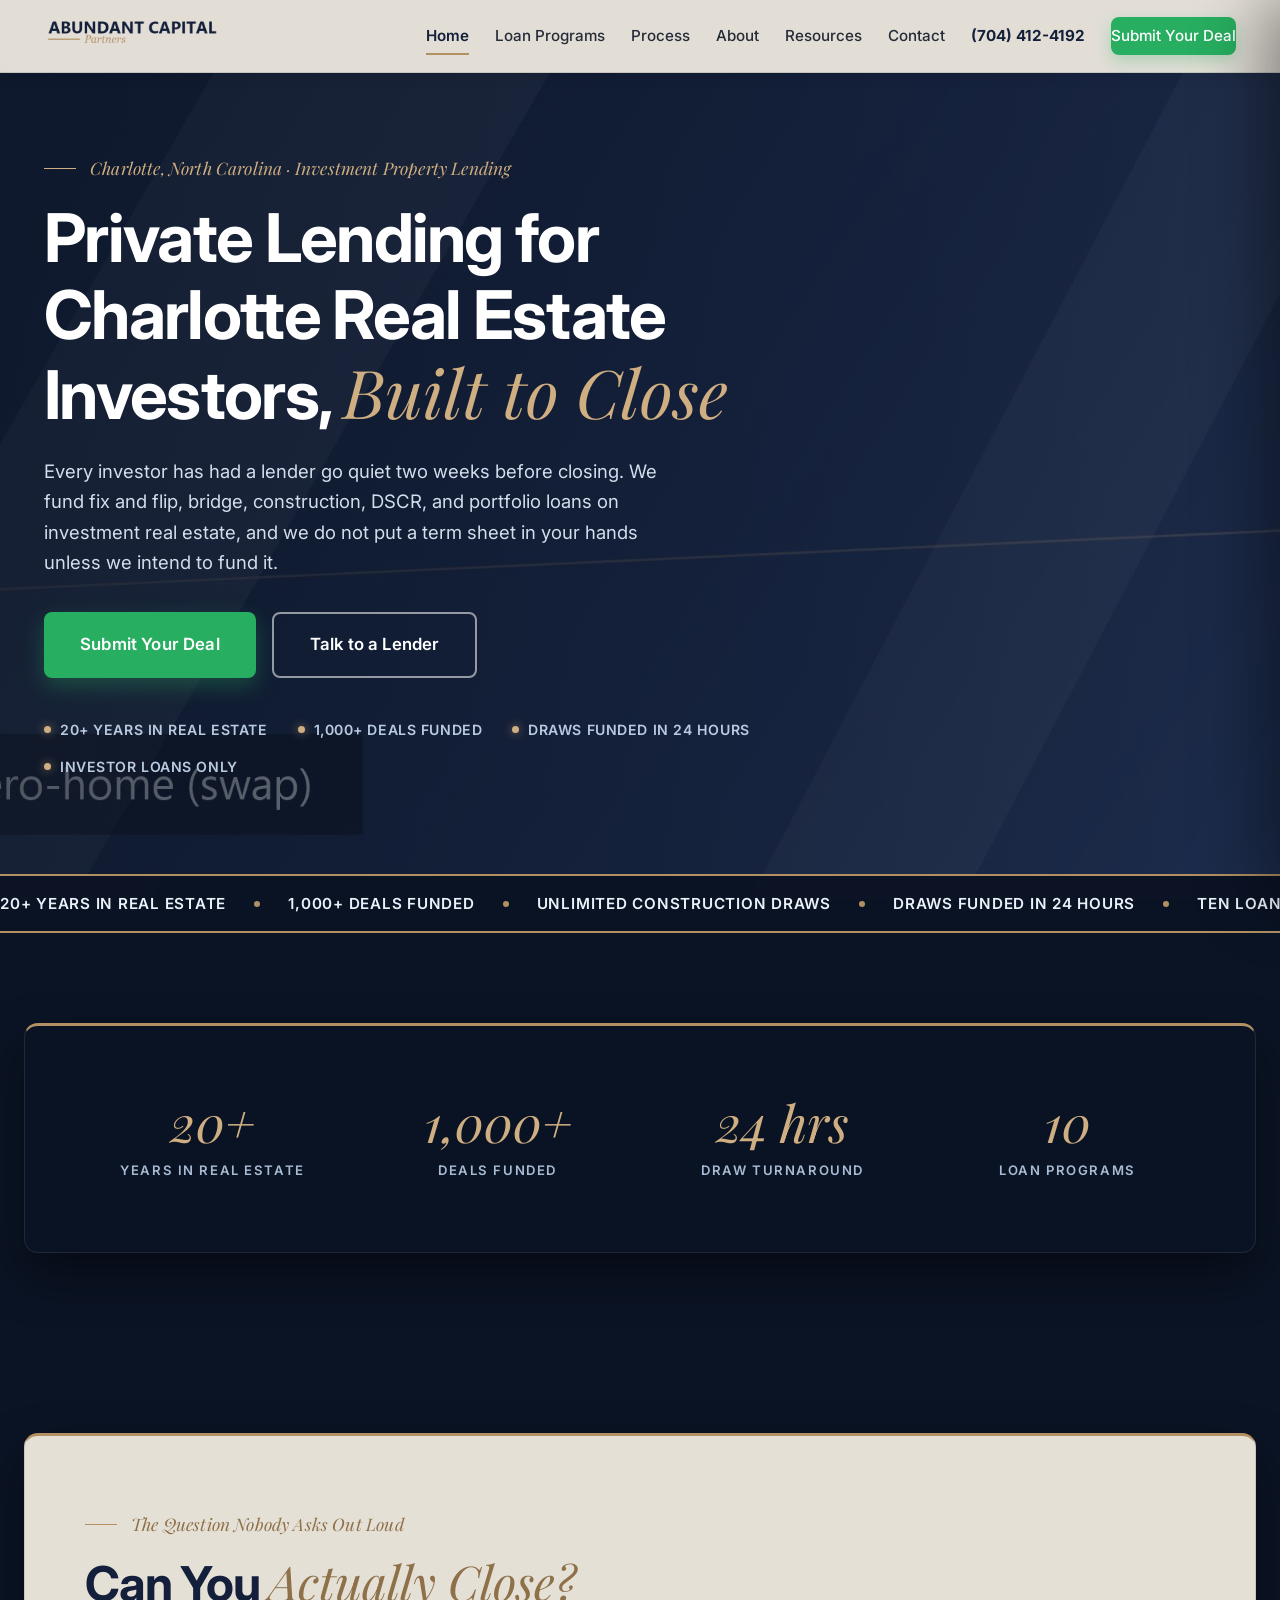
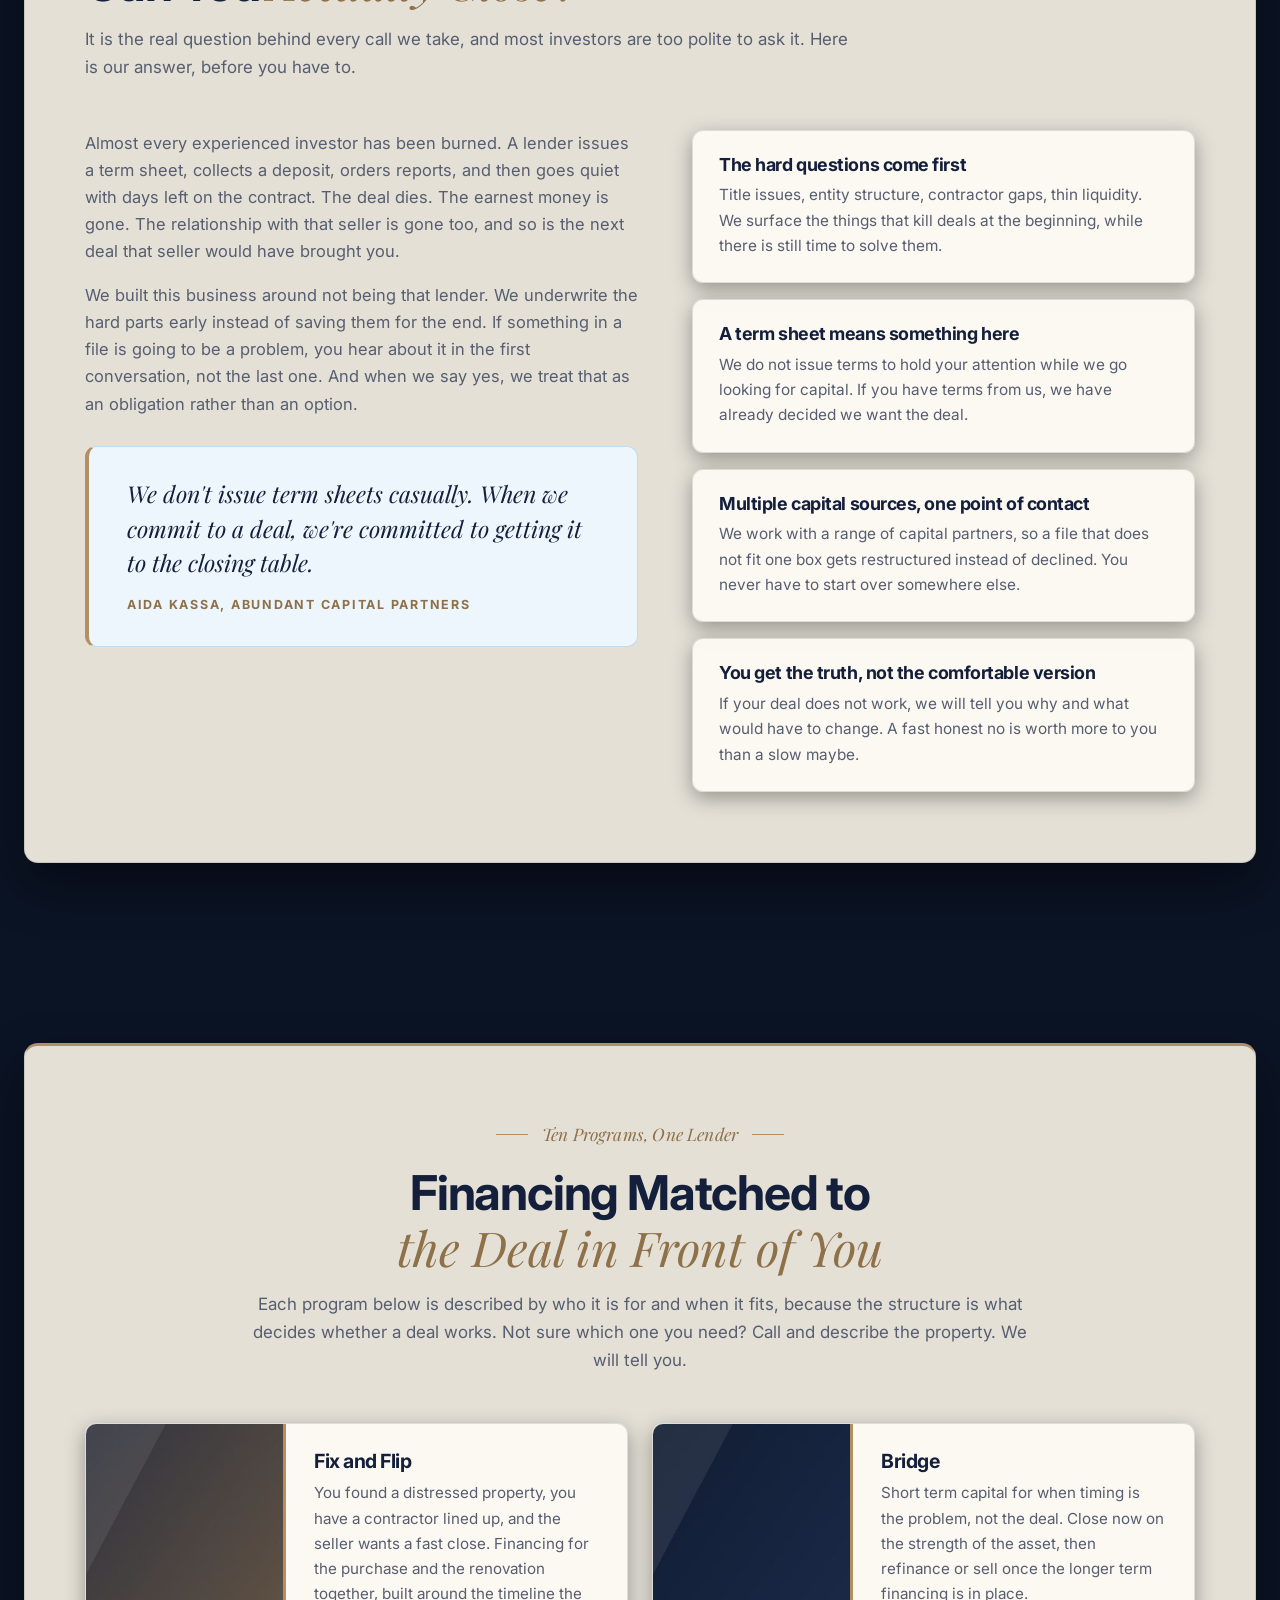
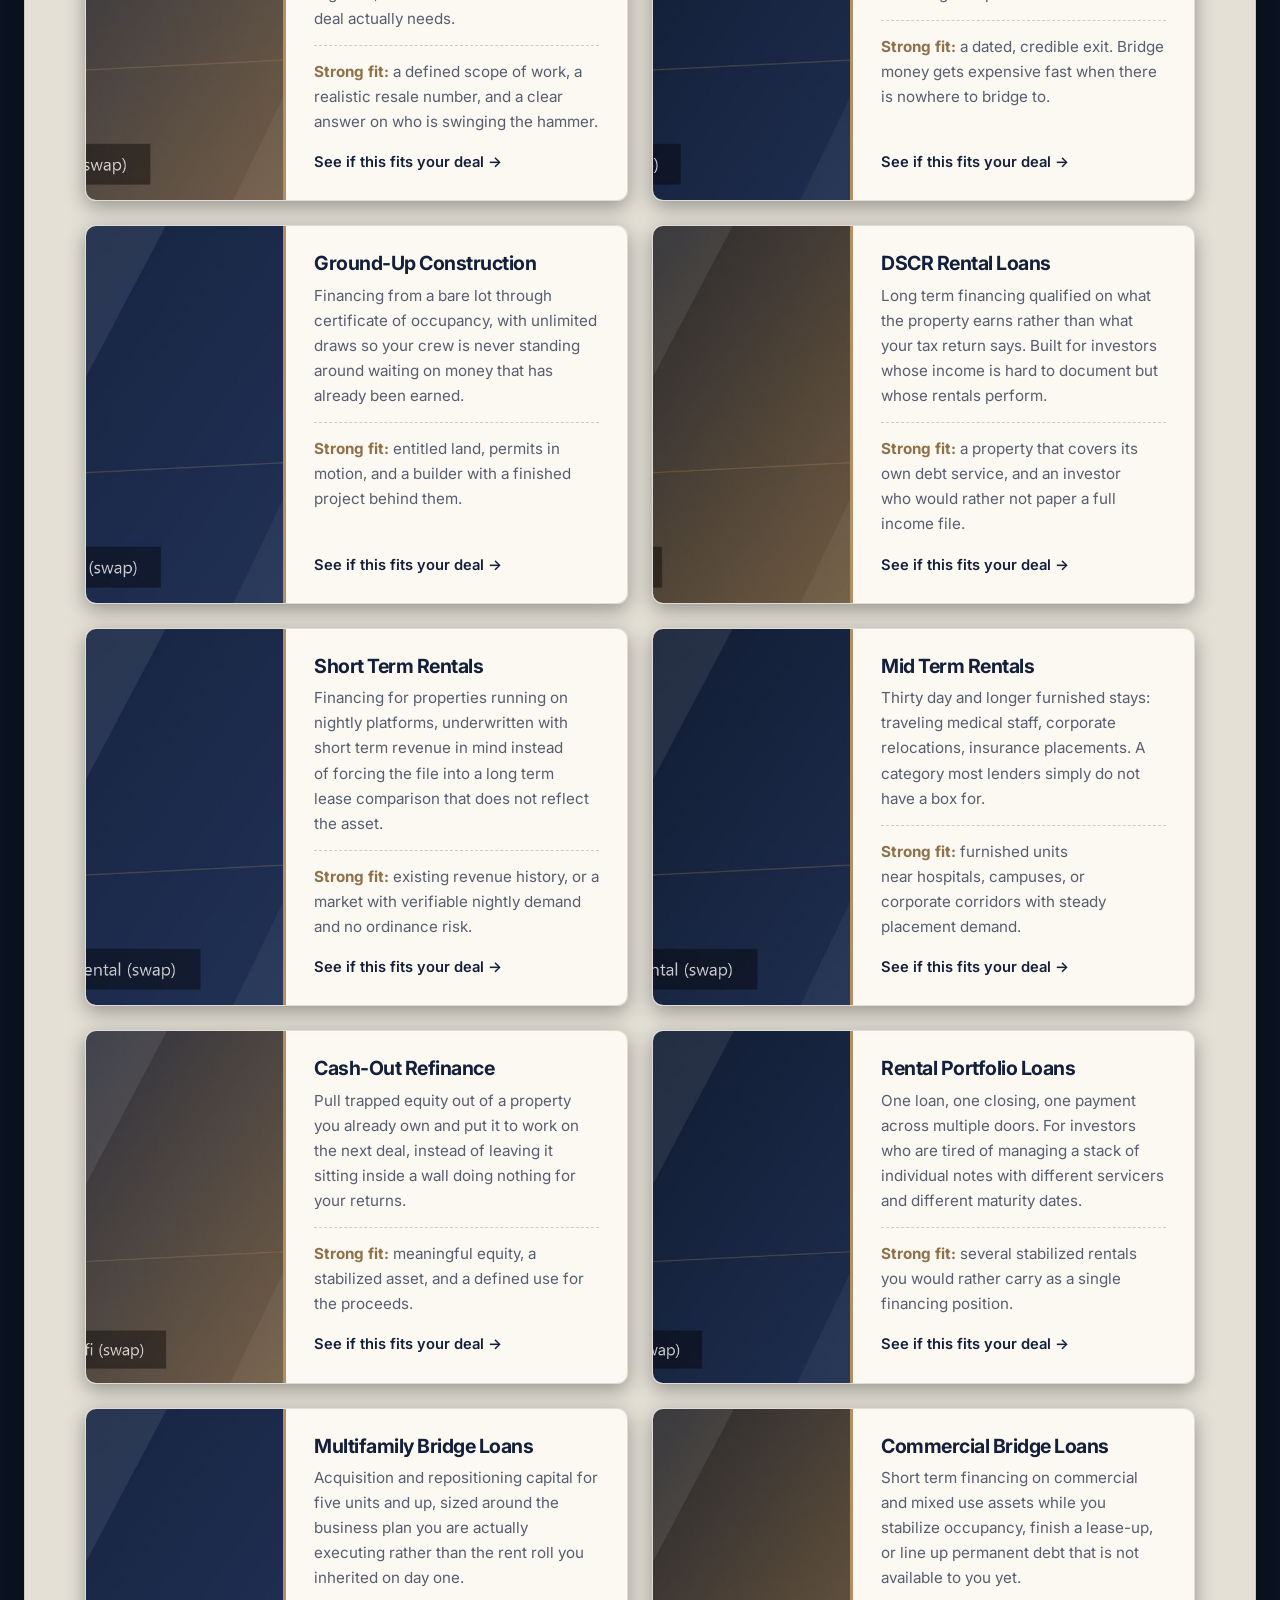
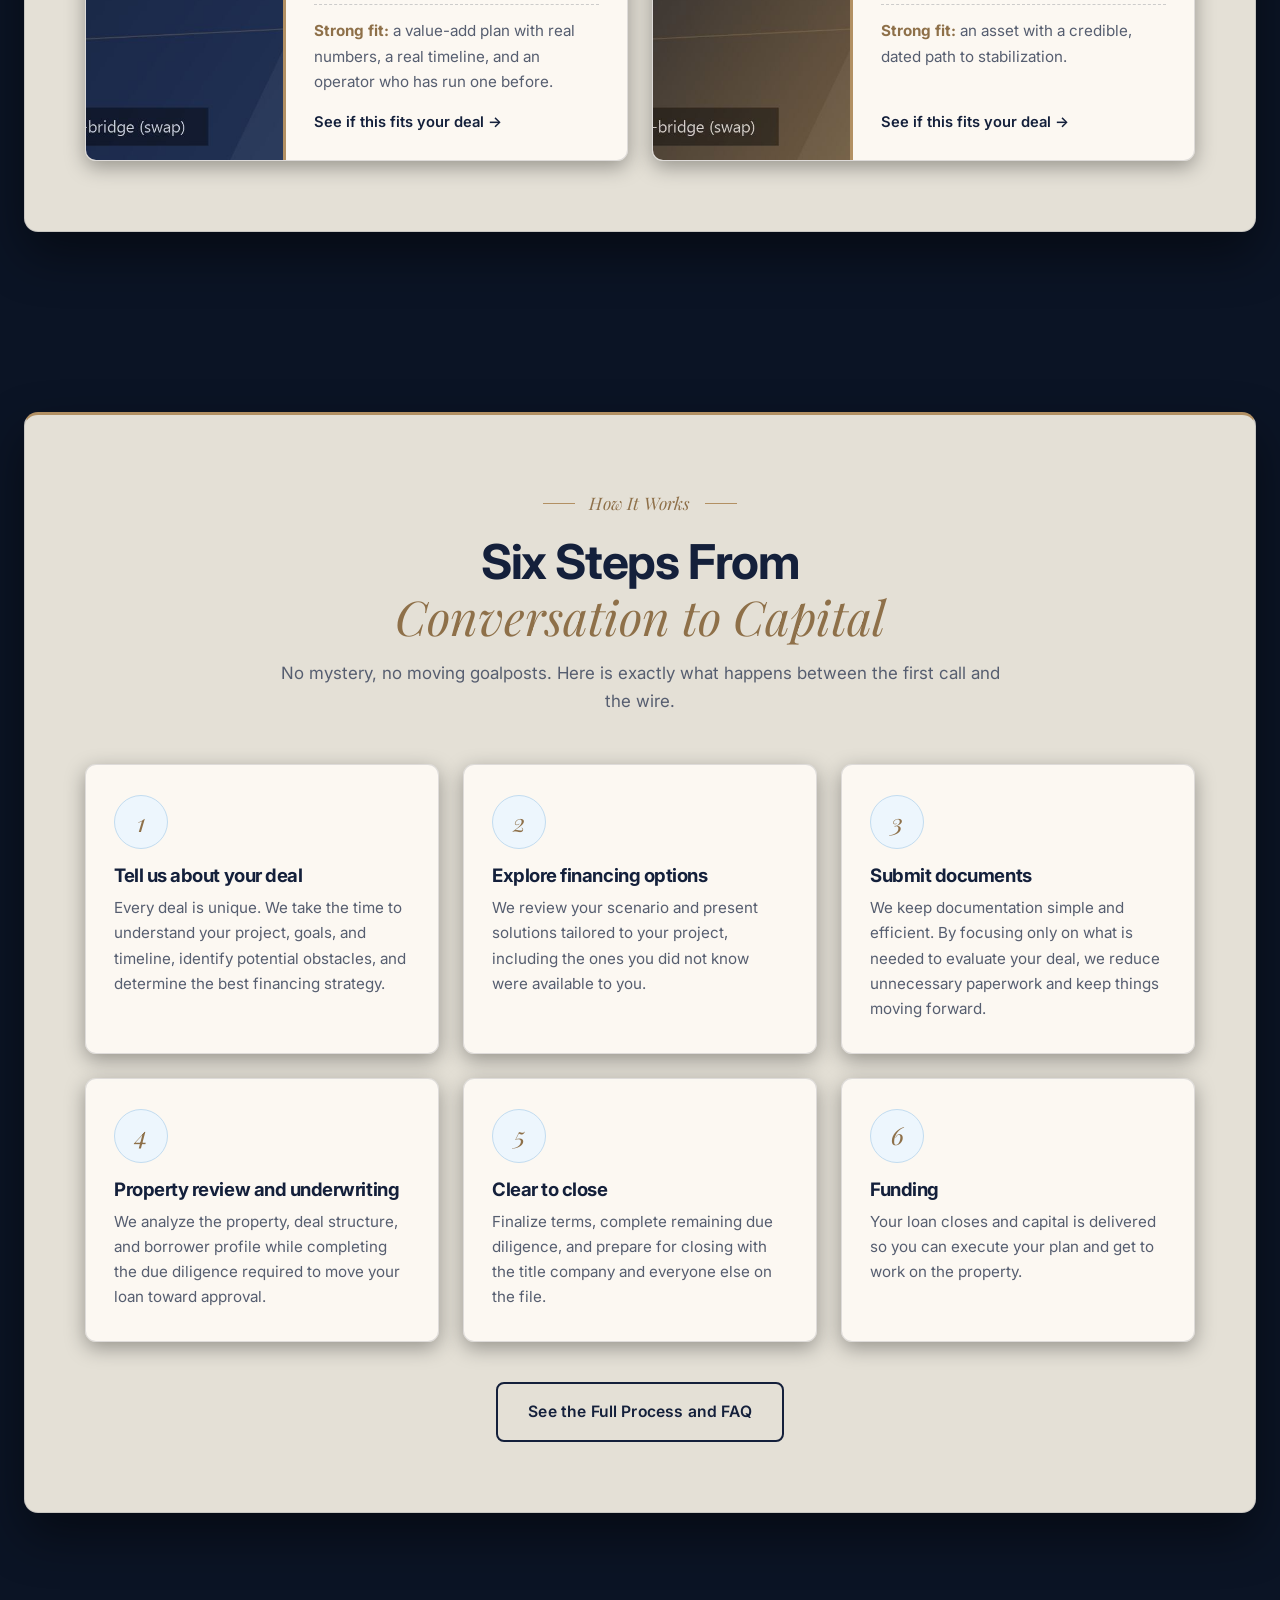
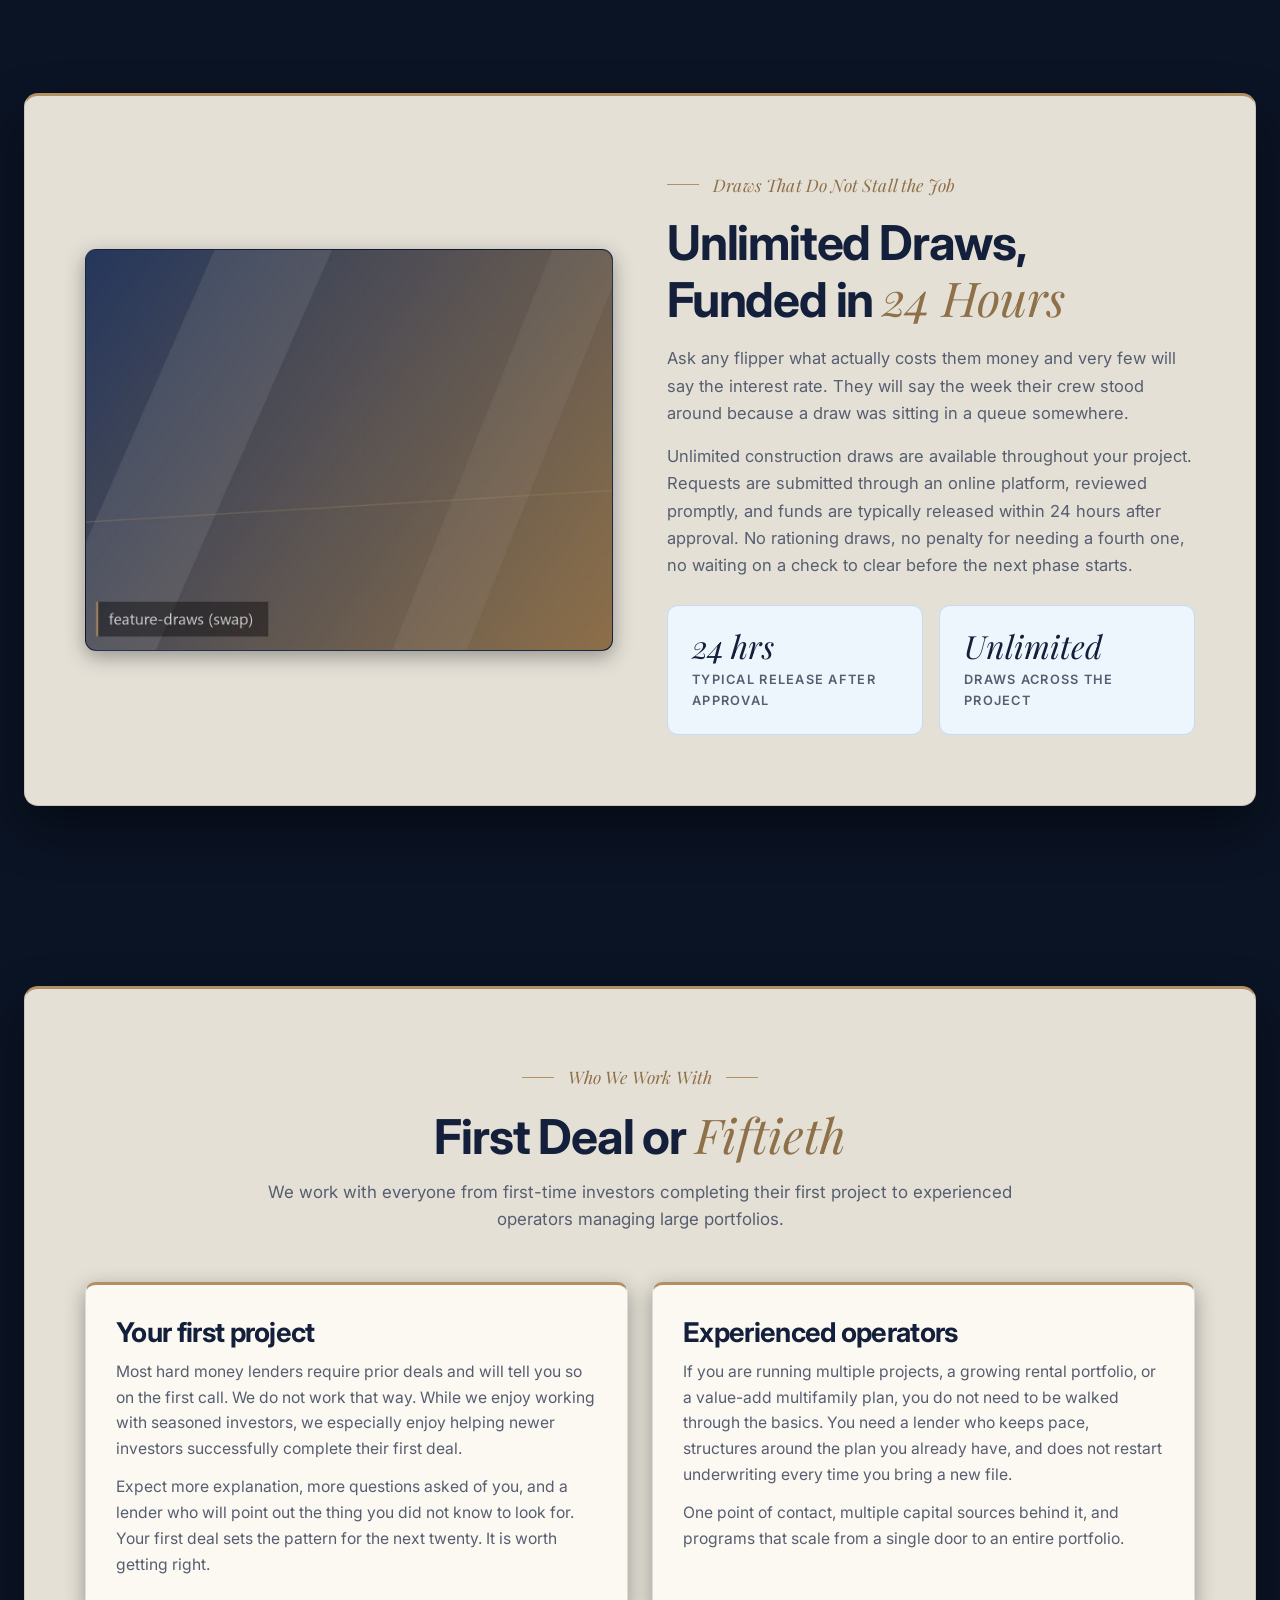
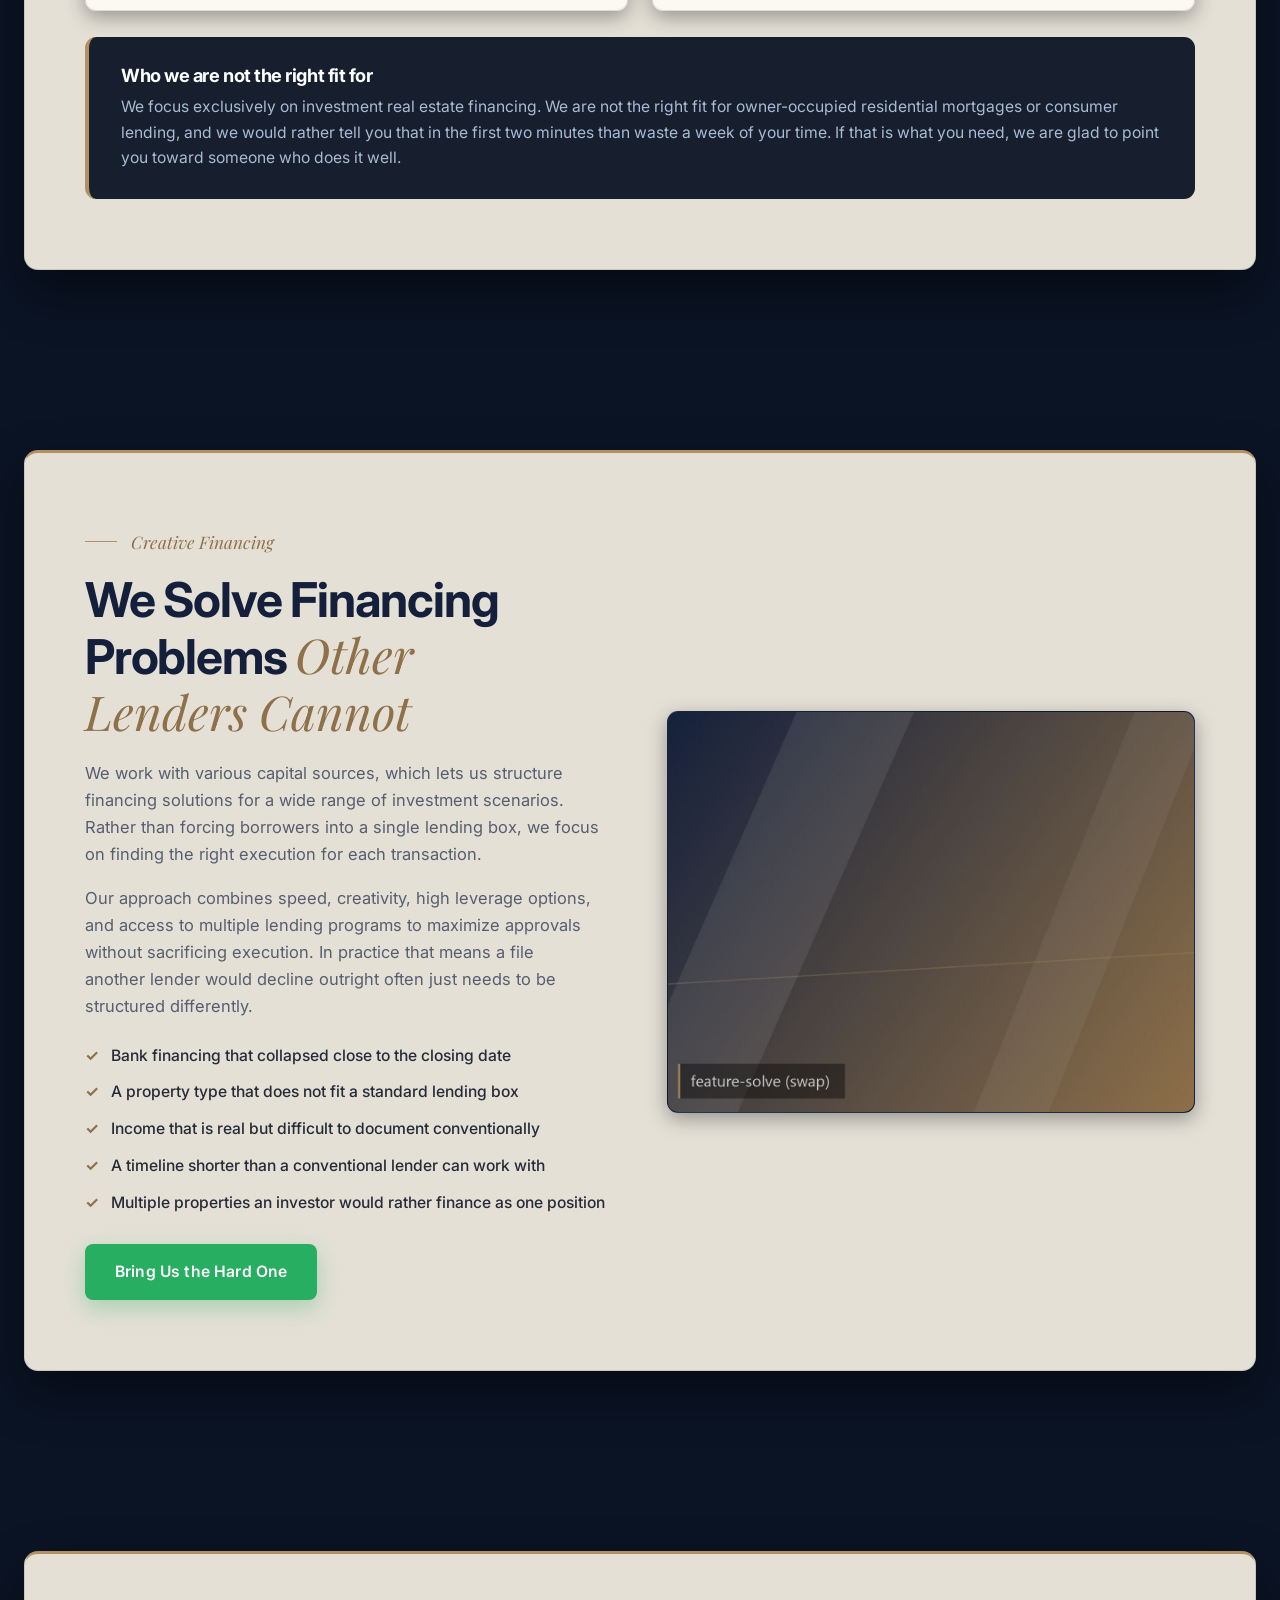
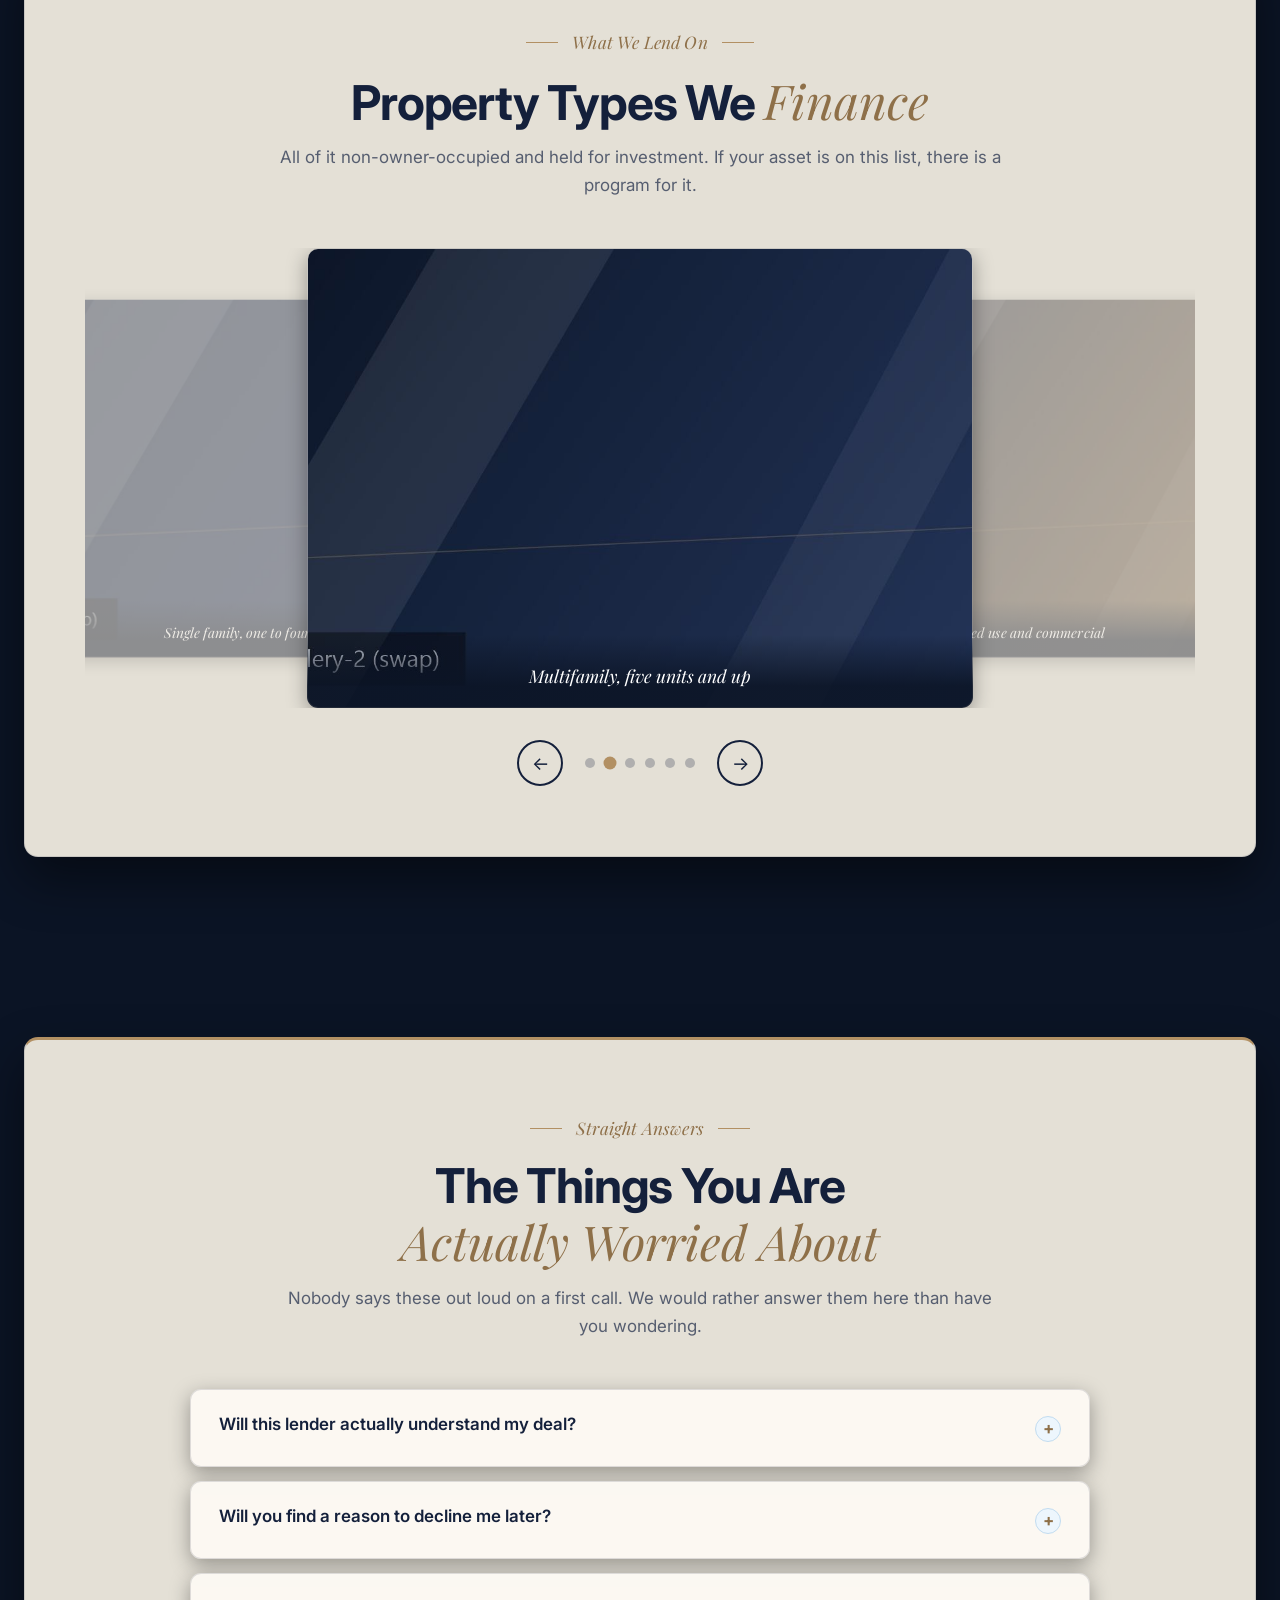
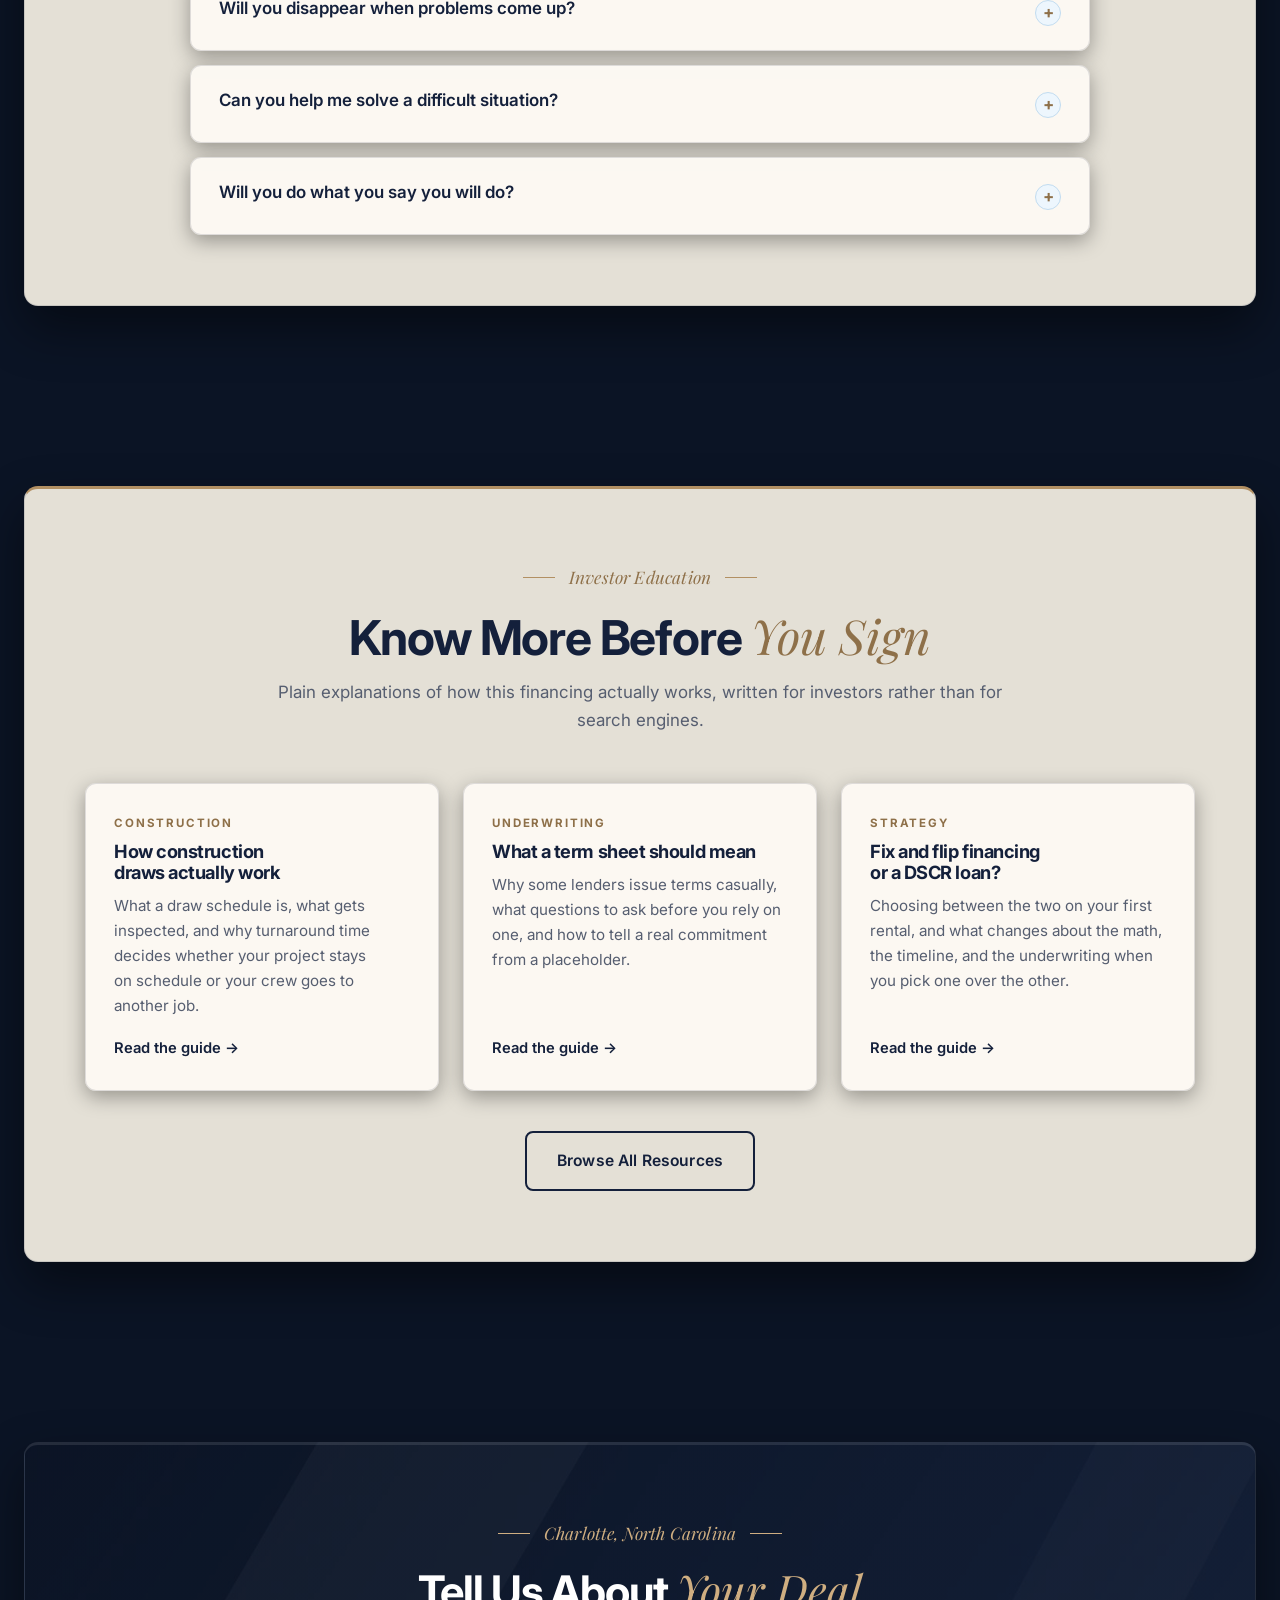
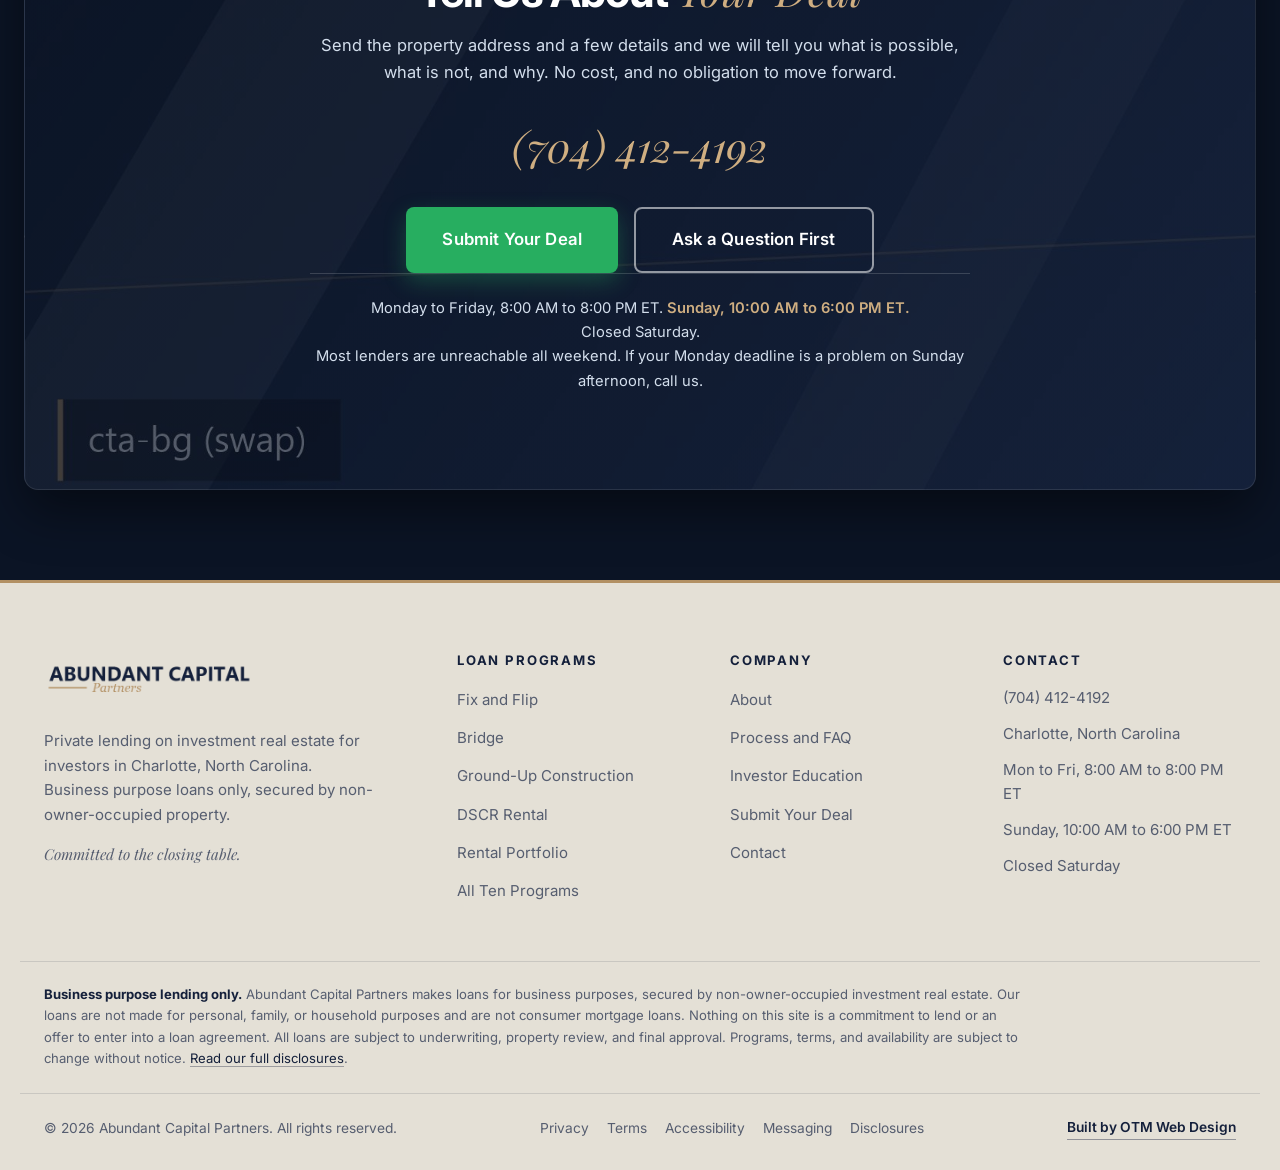
==== index.html @ 43241697 "Build Abundant Capital Partners site Private lender in Charlotte, NC. Business purpose loans on inve" ====
<!DOCTYPE html>
<html lang="en">
<head>
  <meta charset="UTF-8">
  <meta name="viewport" content="width=device-width, initial-scale=1.0">
  <title>Abundant Capital Partners | Hard Money Lender | Charlotte NC</title>
  <meta name="description" content="Hard money lender in Charlotte, NC funding fix and flip, bridge, construction, and DSCR loans for real estate investors. Unlimited draws funded in 24 hours.">
  <link rel="canonical" href="https://abundantcapitalpartners.com/">
  <link rel="icon" type="image/png" href="assets/favicon.png">
  <link rel="apple-touch-icon" href="assets/favicon.png">

  <meta property="og:type" content="website">
  <meta property="og:site_name" content="Abundant Capital Partners">
  <meta property="og:title" content="Abundant Capital Partners | Hard Money Lender | Charlotte NC">
  <meta property="og:description" content="Hard money lender in Charlotte, NC funding fix and flip, bridge, construction, and DSCR loans for real estate investors. Unlimited draws funded in 24 hours.">
  <meta property="og:url" content="https://abundantcapitalpartners.com/">
  <meta property="og:image" content="https://abundantcapitalpartners.com/assets/og-image.jpg">
  <meta property="og:image:width" content="1200">
  <meta property="og:image:height" content="630">
  <meta property="og:image:alt" content="Abundant Capital Partners">
  <meta name="twitter:card" content="summary_large_image">
  <meta name="twitter:title" content="Abundant Capital Partners | Hard Money Lender | Charlotte NC">
  <meta name="twitter:description" content="Hard money lender in Charlotte, NC funding fix and flip, bridge, construction, and DSCR loans for real estate investors. Unlimited draws funded in 24 hours.">
  <meta name="twitter:image" content="https://abundantcapitalpartners.com/assets/og-image.jpg">

  <script type="application/ld+json">
  {
    "@context": "https://schema.org",
    "@type": "FinancialService",
    "name": "Abundant Capital Partners",
    "image": "https://abundantcapitalpartners.com/assets/og-image.jpg",
    "url": "https://abundantcapitalpartners.com/",
    "telephone": "+1-704-412-4192",
    "address": {
      "@type": "PostalAddress",
      "addressLocality": "Charlotte",
      "addressRegion": "NC",
      "addressCountry": "US"
    },
    "areaServed": [
      { "@type": "City", "name": "Charlotte" },
      { "@type": "State", "name": "North Carolina" }
    ],
    "openingHoursSpecification": [
      {
        "@type": "OpeningHoursSpecification",
        "dayOfWeek": ["Monday", "Tuesday", "Wednesday", "Thursday", "Friday"],
        "opens": "08:00",
        "closes": "20:00"
      },
      {
        "@type": "OpeningHoursSpecification",
        "dayOfWeek": ["Sunday"],
        "opens": "10:00",
        "closes": "18:00"
      }
    ],
    "description": "Private lender making business purpose loans secured by non-owner-occupied investment real estate. Fix and flip, bridge, ground-up construction, DSCR rental, short and mid term rental, cash-out refinance, rental portfolio, multifamily bridge, and commercial bridge financing for real estate investors in Charlotte, North Carolina.",
    "makesOffer": [
      { "@type": "Offer", "itemOffered": { "@type": "LoanOrCredit", "name": "Fix and Flip Loans" } },
      { "@type": "Offer", "itemOffered": { "@type": "LoanOrCredit", "name": "Bridge Loans" } },
      { "@type": "Offer", "itemOffered": { "@type": "LoanOrCredit", "name": "Ground-Up Construction Loans" } },
      { "@type": "Offer", "itemOffered": { "@type": "LoanOrCredit", "name": "DSCR Rental Loans" } },
      { "@type": "Offer", "itemOffered": { "@type": "LoanOrCredit", "name": "Short Term Rental Loans" } },
      { "@type": "Offer", "itemOffered": { "@type": "LoanOrCredit", "name": "Mid Term Rental Loans" } },
      { "@type": "Offer", "itemOffered": { "@type": "LoanOrCredit", "name": "Cash-Out Refinance" } },
      { "@type": "Offer", "itemOffered": { "@type": "LoanOrCredit", "name": "Rental Portfolio Loans" } },
      { "@type": "Offer", "itemOffered": { "@type": "LoanOrCredit", "name": "Multifamily Bridge Loans" } },
      { "@type": "Offer", "itemOffered": { "@type": "LoanOrCredit", "name": "Commercial Bridge Loans" } }
    ]
  }
  </script>

  <link rel="preconnect" href="https://fonts.googleapis.com">
  <link rel="preconnect" href="https://fonts.gstatic.com" crossorigin>
  <link href="https://fonts.googleapis.com/css2?family=Inter:wght@400;500;600;700&family=Playfair+Display:ital,wght@1,400&display=swap" rel="stylesheet">
  <link rel="stylesheet" href="styles.css">
</head>
<body data-page="home">

  <nav class="nav">
    <div class="nav-inner">
      <a href="index.html" class="brand" aria-label="Abundant Capital Partners home">
        <img src="assets/logo.png" alt="Abundant Capital Partners logo">
      </a>
      <div class="nav-links">
        <a href="index.html" data-nav="home">Home</a>
        <a href="loan-programs.html" data-nav="programs">Loan Programs</a>
        <a href="process.html" data-nav="process">Process</a>
        <a href="about.html" data-nav="about">About</a>
        <a href="resources.html" data-nav="resources">Resources</a>
        <a href="contact.html" data-nav="contact">Contact</a>
        <a href="tel:+17044124192" class="nav-phone">(704) 412-4192</a>
        <a href="apply.html" class="nav-cta">Submit Your Deal</a>
      </div>
      <button class="hamburger" aria-label="Open menu" aria-expanded="false"><span></span><span></span><span></span></button>
    </div>
  </nav>
  <div class="nav-backdrop"></div>
  <aside class="mobile-menu">
    <a href="index.html" data-nav="home">Home</a>
    <a href="loan-programs.html" data-nav="programs">Loan Programs</a>
    <a href="process.html" data-nav="process">Process</a>
    <a href="about.html" data-nav="about">About</a>
    <a href="resources.html" data-nav="resources">Resources</a>
    <a href="contact.html" data-nav="contact">Contact</a>
    <a href="tel:+17044124192">Call (704) 412-4192</a>
    <a href="apply.html" class="btn btn-primary">Submit Your Deal</a>
  </aside>

  <!-- HERO -->
  <header class="hero" style="background-image: url('assets/hero-home.jpg');">
    <div class="inner">
      <div class="hero-content">
        <span class="eyebrow">Charlotte, North Carolina &middot; Investment Property Lending</span>
        <h1>Private Lending for Charlotte Real Estate Investors, <em>Built to Close</em></h1>
        <p>Every investor has had a lender go quiet two weeks before closing. We fund fix and flip, bridge, construction, DSCR, and portfolio loans on investment real estate, and we do not put a term sheet in your hands unless we intend to fund it.</p>
        <div class="hero-actions">
          <a href="apply.html" class="btn btn-primary btn-lg">Submit Your Deal</a>
          <a href="tel:+17044124192" class="btn btn-ghost btn-lg">Talk to a Lender</a>
        </div>
        <div class="hero-trust">
          <span>20+ Years in Real Estate</span>
          <span>1,000+ Deals Funded</span>
          <span>Draws Funded in 24 Hours</span>
          <span>Investor Loans Only</span>
        </div>
      </div>
    </div>
  </header>

  <!-- MARQUEE -->
  <div class="marquee" aria-hidden="true">
    <div class="marquee-track">
      <span class="marquee-item">20+ Years in Real Estate</span>
      <span class="marquee-item">1,000+ Deals Funded</span>
      <span class="marquee-item">Unlimited Construction Draws</span>
      <span class="marquee-item">Draws Funded in 24 Hours</span>
      <span class="marquee-item">Ten Loan Programs</span>
      <span class="marquee-item">Open Sundays</span>
      <span class="marquee-item">20+ Years in Real Estate</span>
      <span class="marquee-item">1,000+ Deals Funded</span>
      <span class="marquee-item">Unlimited Construction Draws</span>
      <span class="marquee-item">Draws Funded in 24 Hours</span>
      <span class="marquee-item">Ten Loan Programs</span>
      <span class="marquee-item">Open Sundays</span>
    </div>
  </div>

  <!-- STATS -->
  <section>
    <div class="container container--deep">
      <div class="stat-grid">
        <div class="stat-item"><strong>20+</strong><span>Years in Real Estate</span></div>
        <div class="stat-item"><strong>1,000+</strong><span>Deals Funded</span></div>
        <div class="stat-item"><strong>24 hrs</strong><span>Draw Turnaround</span></div>
        <div class="stat-item"><strong>10</strong><span>Loan Programs</span></div>
      </div>
    </div>
  </section>

  <!-- CLOSE CERTAINTY: the highest-value block on the site -->
  <section id="close">
    <div class="container">
      <div class="section-head">
        <span class="eyebrow">The Question Nobody Asks Out Loud</span>
        <h2>Can You <em>Actually Close?</em></h2>
        <p>It is the real question behind every call we take, and most investors are too polite to ask it. Here is our answer, before you have to.</p>
      </div>
      <div class="assurance-grid">
        <div class="assurance-copy">
          <p>Almost every experienced investor has been burned. A lender issues a term sheet, collects a deposit, orders reports, and then goes quiet with days left on the contract. The deal dies. The earnest money is gone. The relationship with that seller is gone too, and so is the next deal that seller would have brought you.</p>
          <p>We built this business around not being that lender. We underwrite the hard parts early instead of saving them for the end. If something in a file is going to be a problem, you hear about it in the first conversation, not the last one. And when we say yes, we treat that as an obligation rather than an option.</p>
          <blockquote class="pullquote">
            <p>We don't issue term sheets casually. When we commit to a deal, we're committed to getting it to the closing table.</p>
            <cite>Aida Kassa, Abundant Capital Partners</cite>
          </blockquote>
        </div>
        <div class="assurance-list">
          <article class="assurance-item">
            <h3>The hard questions come first</h3>
            <p>Title issues, entity structure, contractor gaps, thin liquidity. We surface the things that kill deals at the beginning, while there is still time to solve them.</p>
          </article>
          <article class="assurance-item">
            <h3>A term sheet means something here</h3>
            <p>We do not issue terms to hold your attention while we go looking for capital. If you have terms from us, we have already decided we want the deal.</p>
          </article>
          <article class="assurance-item">
            <h3>Multiple capital sources, one point of contact</h3>
            <p>We work with a range of capital partners, so a file that does not fit one box gets restructured instead of declined. You never have to start over somewhere else.</p>
          </article>
          <article class="assurance-item">
            <h3>You get the truth, not the comfortable version</h3>
            <p>If your deal does not work, we will tell you why and what would have to change. A fast honest no is worth more to you than a slow maybe.</p>
          </article>
        </div>
      </div>
    </div>
  </section>

  <!-- LOAN PROGRAMS -->
  <section id="programs">
    <div class="container">
      <div class="section-head center">
        <span class="eyebrow eyebrow--center">Ten Programs, One Lender</span>
        <h2>Financing Matched to <em>the Deal in Front of You</em></h2>
        <p>Each program below is described by who it is for and when it fits, because the structure is what decides whether a deal works. Not sure which one you need? Call and describe the property. We will tell you.</p>
      </div>
      <div class="program-grid">

        <article class="program-card">
          <img src="assets/program-fix-and-flip.jpg" alt="Residential property under renovation for a fix and flip project">
          <div class="card-body">
            <h3>Fix and Flip</h3>
            <p>You found a distressed property, you have a contractor lined up, and the seller wants a fast close. Financing for the purchase and the renovation together, built around the timeline the deal actually needs.</p>
            <p class="program-fit"><strong>Strong fit:</strong> a defined scope of work, a realistic resale number, and a clear answer on who is swinging the hammer.</p>
            <a href="loan-programs.html#fix-and-flip" class="card-link">See if this fits your deal &rarr;</a>
          </div>
        </article>

        <article class="program-card">
          <img src="assets/program-bridge.jpg" alt="Investment property acquired with short term bridge financing">
          <div class="card-body">
            <h3>Bridge</h3>
            <p>Short term capital for when timing is the problem, not the deal. Close now on the strength of the asset, then refinance or sell once the longer term financing is in place.</p>
            <p class="program-fit"><strong>Strong fit:</strong> a dated, credible exit. Bridge money gets expensive fast when there is nowhere to bridge to.</p>
            <a href="loan-programs.html#bridge" class="card-link">See if this fits your deal &rarr;</a>
          </div>
        </article>

        <article class="program-card">
          <img src="assets/program-construction.jpg" alt="New residential construction framing on a cleared lot">
          <div class="card-body">
            <h3>Ground-Up Construction</h3>
            <p>Financing from a bare lot through certificate of occupancy, with unlimited draws so your crew is never standing around waiting on money that has already been earned.</p>
            <p class="program-fit"><strong>Strong fit:</strong> entitled land, permits in motion, and a builder with a finished project behind them.</p>
            <a href="loan-programs.html#construction" class="card-link">See if this fits your deal &rarr;</a>
          </div>
        </article>

        <article class="program-card">
          <img src="assets/program-dscr.jpg" alt="Single family rental home financed with a DSCR loan">
          <div class="card-body">
            <h3>DSCR Rental Loans</h3>
            <p>Long term financing qualified on what the property earns rather than what your tax return says. Built for investors whose income is hard to document but whose rentals perform.</p>
            <p class="program-fit"><strong>Strong fit:</strong> a property that covers its own debt service, and an investor who would rather not paper a full income file.</p>
            <a href="loan-programs.html#dscr" class="card-link">See if this fits your deal &rarr;</a>
          </div>
        </article>

        <article class="program-card">
          <img src="assets/program-short-term-rental.jpg" alt="Furnished short term rental property interior">
          <div class="card-body">
            <h3>Short Term Rentals</h3>
            <p>Financing for properties running on nightly platforms, underwritten with short term revenue in mind instead of forcing the file into a long term lease comparison that does not reflect the asset.</p>
            <p class="program-fit"><strong>Strong fit:</strong> existing revenue history, or a market with verifiable nightly demand and no ordinance risk.</p>
            <a href="loan-programs.html#short-term-rental" class="card-link">See if this fits your deal &rarr;</a>
          </div>
        </article>

        <article class="program-card">
          <img src="assets/program-mid-term-rental.jpg" alt="Furnished mid term rental unit set up for a 30 day stay">
          <div class="card-body">
            <h3>Mid Term Rentals</h3>
            <p>Thirty day and longer furnished stays: traveling medical staff, corporate relocations, insurance placements. A category most lenders simply do not have a box for.</p>
            <p class="program-fit"><strong>Strong fit:</strong> furnished units near hospitals, campuses, or corporate corridors with steady placement demand.</p>
            <a href="loan-programs.html#mid-term-rental" class="card-link">See if this fits your deal &rarr;</a>
          </div>
        </article>

        <article class="program-card">
          <img src="assets/program-cash-out-refi.jpg" alt="Investment property refinanced to pull out equity">
          <div class="card-body">
            <h3>Cash-Out Refinance</h3>
            <p>Pull trapped equity out of a property you already own and put it to work on the next deal, instead of leaving it sitting inside a wall doing nothing for your returns.</p>
            <p class="program-fit"><strong>Strong fit:</strong> meaningful equity, a stabilized asset, and a defined use for the proceeds.</p>
            <a href="loan-programs.html#cash-out-refi" class="card-link">See if this fits your deal &rarr;</a>
          </div>
        </article>

        <article class="program-card">
          <img src="assets/program-portfolio.jpg" alt="Row of rental homes financed under a single portfolio loan">
          <div class="card-body">
            <h3>Rental Portfolio Loans</h3>
            <p>One loan, one closing, one payment across multiple doors. For investors who are tired of managing a stack of individual notes with different servicers and different maturity dates.</p>
            <p class="program-fit"><strong>Strong fit:</strong> several stabilized rentals you would rather carry as a single financing position.</p>
            <a href="loan-programs.html#portfolio" class="card-link">See if this fits your deal &rarr;</a>
          </div>
        </article>

        <article class="program-card">
          <img src="assets/program-multifamily-bridge.jpg" alt="Multifamily apartment building acquired with bridge financing">
          <div class="card-body">
            <h3>Multifamily Bridge Loans</h3>
            <p>Acquisition and repositioning capital for five units and up, sized around the business plan you are actually executing rather than the rent roll you inherited on day one.</p>
            <p class="program-fit"><strong>Strong fit:</strong> a value-add plan with real numbers, a real timeline, and an operator who has run one before.</p>
            <a href="loan-programs.html#multifamily-bridge" class="card-link">See if this fits your deal &rarr;</a>
          </div>
        </article>

        <article class="program-card">
          <img src="assets/program-commercial-bridge.jpg" alt="Mixed use commercial building financed with a bridge loan">
          <div class="card-body">
            <h3>Commercial Bridge Loans</h3>
            <p>Short term financing on commercial and mixed use assets while you stabilize occupancy, finish a lease-up, or line up permanent debt that is not available to you yet.</p>
            <p class="program-fit"><strong>Strong fit:</strong> an asset with a credible, dated path to stabilization.</p>
            <a href="loan-programs.html#commercial-bridge" class="card-link">See if this fits your deal &rarr;</a>
          </div>
        </article>

      </div>
    </div>
  </section>

  <!-- PROCESS -->
  <section id="process">
    <div class="container">
      <div class="section-head center">
        <span class="eyebrow eyebrow--center">How It Works</span>
        <h2>Six Steps From <em>Conversation to Capital</em></h2>
        <p>No mystery, no moving goalposts. Here is exactly what happens between the first call and the wire.</p>
      </div>
      <div class="process-grid">
        <article class="step">
          <span class="step-num">1</span>
          <h3>Tell us about your deal</h3>
          <p>Every deal is unique. We take the time to understand your project, goals, and timeline, identify potential obstacles, and determine the best financing strategy.</p>
        </article>
        <article class="step">
          <span class="step-num">2</span>
          <h3>Explore financing options</h3>
          <p>We review your scenario and present solutions tailored to your project, including the ones you did not know were available to you.</p>
        </article>
        <article class="step">
          <span class="step-num">3</span>
          <h3>Submit documents</h3>
          <p>We keep documentation simple and efficient. By focusing only on what is needed to evaluate your deal, we reduce unnecessary paperwork and keep things moving forward.</p>
        </article>
        <article class="step">
          <span class="step-num">4</span>
          <h3>Property review and underwriting</h3>
          <p>We analyze the property, deal structure, and borrower profile while completing the due diligence required to move your loan toward approval.</p>
        </article>
        <article class="step">
          <span class="step-num">5</span>
          <h3>Clear to close</h3>
          <p>Finalize terms, complete remaining due diligence, and prepare for closing with the title company and everyone else on the file.</p>
        </article>
        <article class="step">
          <span class="step-num">6</span>
          <h3>Funding</h3>
          <p>Your loan closes and capital is delivered so you can execute your plan and get to work on the property.</p>
        </article>
      </div>
      <div style="text-align:center; margin-top:40px;">
        <a href="process.html" class="btn btn-outline">See the Full Process and FAQ</a>
      </div>
    </div>
  </section>

  <!-- DRAWS: one of the strongest concrete proof points on the site -->
  <section id="draws">
    <div class="container">
      <div class="feature-grid">
        <div class="feature-media">
          <img src="assets/feature-draws.jpg" alt="Renovation crew working on an investment property funded by a construction draw">
        </div>
        <div class="feature-copy">
          <span class="eyebrow">Draws That Do Not Stall the Job</span>
          <h2>Unlimited Draws, Funded in <em>24 Hours</em></h2>
          <p>Ask any flipper what actually costs them money and very few will say the interest rate. They will say the week their crew stood around because a draw was sitting in a queue somewhere.</p>
          <p>Unlimited construction draws are available throughout your project. Requests are submitted through an online platform, reviewed promptly, and funds are typically released within 24 hours after approval. No rationing draws, no penalty for needing a fourth one, no waiting on a check to clear before the next phase starts.</p>
          <div class="proof-row">
            <div class="proof-tile">
              <strong>24 hrs</strong>
              <span>Typical release after approval</span>
            </div>
            <div class="proof-tile">
              <strong>Unlimited</strong>
              <span>Draws across the project</span>
            </div>
          </div>
        </div>
      </div>
    </div>
  </section>

  <!-- WHO WE SERVE -->
  <section id="who-we-serve">
    <div class="container">
      <div class="section-head center">
        <span class="eyebrow eyebrow--center">Who We Work With</span>
        <h2>First Deal or <em>Fiftieth</em></h2>
        <p>We work with everyone from first-time investors completing their first project to experienced operators managing large portfolios.</p>
      </div>
      <div class="serve-grid">
        <article class="serve-card">
          <h3>Your first project</h3>
          <p>Most hard money lenders require prior deals and will tell you so on the first call. We do not work that way. While we enjoy working with seasoned investors, we especially enjoy helping newer investors successfully complete their first deal.</p>
          <p>Expect more explanation, more questions asked of you, and a lender who will point out the thing you did not know to look for. Your first deal sets the pattern for the next twenty. It is worth getting right.</p>
        </article>
        <article class="serve-card">
          <h3>Experienced operators</h3>
          <p>If you are running multiple projects, a growing rental portfolio, or a value-add multifamily plan, you do not need to be walked through the basics. You need a lender who keeps pace, structures around the plan you already have, and does not restart underwriting every time you bring a new file.</p>
          <p>One point of contact, multiple capital sources behind it, and programs that scale from a single door to an entire portfolio.</p>
        </article>
      </div>
      <div class="notfit">
        <h3>Who we are not the right fit for</h3>
        <p>We focus exclusively on investment real estate financing. We are not the right fit for owner-occupied residential mortgages or consumer lending, and we would rather tell you that in the first two minutes than waste a week of your time. If that is what you need, we are glad to point you toward someone who does it well.</p>
      </div>
    </div>
  </section>

  <!-- PROBLEM SOLVING -->
  <section id="problem-solving">
    <div class="container">
      <div class="feature-grid reverse">
        <div class="feature-media">
          <img src="assets/feature-solve.jpg" alt="Investor and lender reviewing plans for a difficult financing scenario">
        </div>
        <div class="feature-copy">
          <span class="eyebrow">Creative Financing</span>
          <h2>We Solve Financing Problems <em>Other Lenders Cannot</em></h2>
          <p>We work with various capital sources, which lets us structure financing solutions for a wide range of investment scenarios. Rather than forcing borrowers into a single lending box, we focus on finding the right execution for each transaction.</p>
          <p>Our approach combines speed, creativity, high leverage options, and access to multiple lending programs to maximize approvals without sacrificing execution. In practice that means a file another lender would decline outright often just needs to be structured differently.</p>
          <ul class="check-list">
            <li>Bank financing that collapsed close to the closing date</li>
            <li>A property type that does not fit a standard lending box</li>
            <li>Income that is real but difficult to document conventionally</li>
            <li>A timeline shorter than a conventional lender can work with</li>
            <li>Multiple properties an investor would rather finance as one position</li>
          </ul>
          <a href="apply.html" class="btn btn-primary">Bring Us the Hard One</a>
        </div>
      </div>
    </div>
  </section>

  <!-- PROPERTY TYPES GALLERY -->
  <section id="property-types">
    <div class="container">
      <div class="section-head center">
        <span class="eyebrow eyebrow--center">What We Lend On</span>
        <h2>Property Types We <em>Finance</em></h2>
        <p>All of it non-owner-occupied and held for investment. If your asset is on this list, there is a program for it.</p>
      </div>
      <div class="gallery-carousel">
        <div class="gallery-stage">
          <figure class="gallery-slide">
            <img src="assets/gallery-1.jpg" alt="Single family investment home in a Charlotte neighborhood">
            <figcaption>Single family, one to four units</figcaption>
          </figure>
          <figure class="gallery-slide">
            <img src="assets/gallery-2.jpg" alt="Multifamily apartment building of five units or more">
            <figcaption>Multifamily, five units and up</figcaption>
          </figure>
          <figure class="gallery-slide">
            <img src="assets/gallery-3.jpg" alt="Mixed use building with ground floor retail and units above">
            <figcaption>Mixed use and commercial</figcaption>
          </figure>
          <figure class="gallery-slide">
            <img src="assets/gallery-4.jpg" alt="Cleared and entitled land ready for ground-up construction">
            <figcaption>Land and lots for construction</figcaption>
          </figure>
          <figure class="gallery-slide">
            <img src="assets/gallery-5.jpg" alt="Townhome and condominium row held as investment property">
            <figcaption>Condominiums and townhomes</figcaption>
          </figure>
          <figure class="gallery-slide">
            <img src="assets/gallery-6.jpg" alt="Build-to-rent community under development">
            <figcaption>Build-to-rent communities and portfolios</figcaption>
          </figure>
        </div>
        <div class="carousel-controls">
          <button class="carousel-btn carousel-prev" type="button" aria-label="Previous image">&larr;</button>
          <div class="carousel-dots"></div>
          <button class="carousel-btn carousel-next" type="button" aria-label="Next image">&rarr;</button>
        </div>
      </div>
    </div>
  </section>

  <!-- STRAIGHT ANSWERS: the five things investors are actually worried about -->
  <section id="straight-answers">
    <div class="container">
      <div class="section-head center">
        <span class="eyebrow eyebrow--center">Straight Answers</span>
        <h2>The Things You Are <em>Actually Worried About</em></h2>
        <p>Nobody says these out loud on a first call. We would rather answer them here than have you wondering.</p>
      </div>
      <div class="qa-list">

        <div class="qa-item">
          <button class="qa-q" type="button" aria-expanded="false">
            <span>Will this lender actually understand my deal?</span>
            <span class="qa-mark" aria-hidden="true">+</span>
          </button>
          <div class="qa-a" aria-hidden="true">
            <div class="qa-a-inner">
              <p>Probably, and if we do not, we will say so. Aida has spent more than 20 years in real estate and has been part of funding over 1,000 deals, which means most scenarios that reach us are ones we have seen a version of before.</p>
              <p>More to the point, we ask about the deal before we talk about the loan. Understanding what you are trying to accomplish, what the property needs, and what your exit looks like is what tells us which of the ten programs is right. A lender who leads with a rate has not understood anything yet.</p>
            </div>
          </div>
        </div>

        <div class="qa-item">
          <button class="qa-q" type="button" aria-expanded="false">
            <span>Will you find a reason to decline me later?</span>
            <span class="qa-mark" aria-hidden="true">+</span>
          </button>
          <div class="qa-a" aria-hidden="true">
            <div class="qa-a-inner">
              <p>This is the fear behind everything, and it is why we front-load the hard questions instead of saving them. Title problems, entity structure, contractor gaps, liquidity, experience: those get looked at early, when there is still time to fix them, not in the last week when a fix is impossible.</p>
              <p>We do not issue term sheets casually. If we hand you terms, we have already decided we want the deal and we have already looked at the parts most likely to break. All loans remain subject to underwriting and final approval, and anyone who tells you otherwise is not being straight with you. What we can promise is that you will not be surprised at the end by something we could have raised at the start.</p>
            </div>
          </div>
        </div>

        <div class="qa-item">
          <button class="qa-q" type="button" aria-expanded="false">
            <span>Will you disappear when problems come up?</span>
            <span class="qa-mark" aria-hidden="true">+</span>
          </button>
          <div class="qa-a" aria-hidden="true">
            <div class="qa-a-inner">
              <p>No. Problems are the part of the job we are actually here for. Deals go sideways: an appraisal lands low, a title issue surfaces, a contractor walks, a seller moves the date. That is normal, and it is precisely when a lender either earns their fee or vanishes.</p>
              <p>You have one point of contact from the first call through funding, and you can reach us seven days a week outside of Saturday, including Sunday afternoons when a Monday deadline is bearing down on you.</p>
            </div>
          </div>
        </div>

        <div class="qa-item">
          <button class="qa-q" type="button" aria-expanded="false">
            <span>Can you help me solve a difficult situation?</span>
            <span class="qa-mark" aria-hidden="true">+</span>
          </button>
          <div class="qa-a" aria-hidden="true">
            <div class="qa-a-inner">
              <p>Often, yes. Because we work with multiple capital sources rather than one lending box, a file that gets an automatic no somewhere else frequently just needs to be structured differently: a different program, a different entity, a different exit, or a bridge to buy time for the real financing.</p>
              <p>Bring us the complicated one. A bank that pulled out near closing, a property type nobody wants to underwrite, income that is real but hard to paper, a timeline that looks impossible. Worst case, we tell you quickly that it cannot be done and explain why, which is still more useful than three weeks of silence.</p>
            </div>
          </div>
        </div>

        <div class="qa-item">
          <button class="qa-q" type="button" aria-expanded="false">
            <span>Will you do what you say you will do?</span>
            <span class="qa-mark" aria-hidden="true">+</span>
          </button>
          <div class="qa-a" aria-hidden="true">
            <div class="qa-a-inner">
              <p>That is the entire business. We are not trying to be the biggest hard money lender in Charlotte. We are trying to be the first lender you think of when you need certainty, honest guidance, and a financing solution that actually works.</p>
              <p>That only happens by doing what we said, on the timeline we said, on deal after deal. It also means telling you the truth when it is not what you want to hear, because a lender who only ever agrees with you is not protecting you from anything.</p>
            </div>
          </div>
        </div>

      </div>
    </div>
  </section>

  <!-- RESOURCES TEASER -->
  <section id="resources">
    <div class="container">
      <div class="section-head center">
        <span class="eyebrow eyebrow--center">Investor Education</span>
        <h2>Know More Before <em>You Sign</em></h2>
        <p>Plain explanations of how this financing actually works, written for investors rather than for search engines.</p>
      </div>
      <div class="res-grid">
        <article class="res-card">
          <span class="kicker">Construction</span>
          <h3>How construction draws actually work</h3>
          <p>What a draw schedule is, what gets inspected, and why turnaround time decides whether your project stays on schedule or your crew goes to another job.</p>
          <a href="resources.html#draws" class="card-link">Read the guide &rarr;</a>
        </article>
        <article class="res-card">
          <span class="kicker">Underwriting</span>
          <h3>What a term sheet should mean</h3>
          <p>Why some lenders issue terms casually, what questions to ask before you rely on one, and how to tell a real commitment from a placeholder.</p>
          <a href="resources.html#term-sheets" class="card-link">Read the guide &rarr;</a>
        </article>
        <article class="res-card">
          <span class="kicker">Strategy</span>
          <h3>Fix and flip financing or a DSCR loan?</h3>
          <p>Choosing between the two on your first rental, and what changes about the math, the timeline, and the underwriting when you pick one over the other.</p>
          <a href="resources.html#flip-vs-dscr" class="card-link">Read the guide &rarr;</a>
        </article>
      </div>
      <div style="text-align:center; margin-top:40px;">
        <a href="resources.html" class="btn btn-outline">Browse All Resources</a>
      </div>
    </div>
  </section>

  <!-- CTA -->
  <section>
    <div class="container cta">
      <span class="eyebrow eyebrow--center">Charlotte, North Carolina</span>
      <h2>Tell Us About <em>Your Deal</em></h2>
      <p>Send the property address and a few details and we will tell you what is possible, what is not, and why. No cost, and no obligation to move forward.</p>
      <a href="tel:+17044124192" class="cta-phone">(704) 412-4192</a>
      <div class="cta-actions">
        <a href="apply.html" class="btn btn-primary btn-lg">Submit Your Deal</a>
        <a href="contact.html" class="btn btn-ghost btn-lg">Ask a Question First</a>
      </div>
      <p class="cta-hours">
        Monday to Friday, 8:00 AM to 8:00 PM ET.
        <strong>Sunday, 10:00 AM to 6:00 PM ET.</strong>
        Closed Saturday.<br>
        Most lenders are unreachable all weekend. If your Monday deadline is a problem on Sunday afternoon, call us.
      </p>
    </div>
  </section>

  <!-- FOOTER -->
  <footer class="footer">
    <div class="footer-grid">
      <div class="footer-brand">
        <img src="assets/logo.png" alt="Abundant Capital Partners logo">
        <p>Private lending on investment real estate for investors in Charlotte, North Carolina. Business purpose loans only, secured by non-owner-occupied property.</p>
        <p class="footer-tag">Committed to the closing table.</p>
      </div>
      <div class="footer-col">
        <h4>Loan Programs</h4>
        <ul>
          <li><a href="loan-programs.html#fix-and-flip">Fix and Flip</a></li>
          <li><a href="loan-programs.html#bridge">Bridge</a></li>
          <li><a href="loan-programs.html#construction">Ground-Up Construction</a></li>
          <li><a href="loan-programs.html#dscr">DSCR Rental</a></li>
          <li><a href="loan-programs.html#portfolio">Rental Portfolio</a></li>
          <li><a href="loan-programs.html">All Ten Programs</a></li>
        </ul>
      </div>
      <div class="footer-col">
        <h4>Company</h4>
        <ul>
          <li><a href="about.html">About</a></li>
          <li><a href="process.html">Process and FAQ</a></li>
          <li><a href="resources.html">Investor Education</a></li>
          <li><a href="apply.html">Submit Your Deal</a></li>
          <li><a href="contact.html">Contact</a></li>
        </ul>
      </div>
      <div class="footer-col">
        <h4>Contact</h4>
        <ul class="footer-contact">
          <li><a href="tel:+17044124192">(704) 412-4192</a></li>
          <li><span>Charlotte, North Carolina</span></li>
          <li><span>Mon to Fri, 8:00 AM to 8:00 PM ET</span></li>
          <li><span>Sunday, 10:00 AM to 6:00 PM ET</span></li>
          <li><span>Closed Saturday</span></li>
        </ul>
      </div>
    </div>
    <div class="footer-disclaimer">
      <p><strong>Business purpose lending only.</strong> Abundant Capital Partners makes loans for business purposes, secured by non-owner-occupied investment real estate. Our loans are not made for personal, family, or household purposes and are not consumer mortgage loans. Nothing on this site is a commitment to lend or an offer to enter into a loan agreement. All loans are subject to underwriting, property review, and final approval. Programs, terms, and availability are subject to change without notice. <a href="disclosures.html">Read our full disclosures</a>.</p>
    </div>
    <div class="footer-bottom">
      <span>&copy; <span id="year">2026</span> Abundant Capital Partners. All rights reserved.</span>
      <div class="footer-legal-links">
        <a href="privacy.html">Privacy</a>
        <a href="terms.html">Terms</a>
        <a href="accessibility.html">Accessibility</a>
        <a href="sms-terms.html">Messaging</a>
        <a href="disclosures.html">Disclosures</a>
      </div>
      <a class="otm-credit" href="https://otm-designs.com" target="_blank" rel="noopener">Built by OTM Web Design</a>
    </div>
  </footer>

  <script src="script.js"></script>
</body>
</html>
---- styles.css ----
/* ============================================================
   ABUNDANT CAPITAL PARTNERS
   Private lending for real estate investors. Charlotte, NC.
   Built by OTM Web Design

   Structure: locked navy body background, warm sandstone light
   frames floating over it, gold Playfair italic as the only
   accent face, green reserved exclusively for calls to action.
   ============================================================ */

/* ---------- RESET ---------- */
*, *::before, *::after { box-sizing: border-box; margin: 0; padding: 0; }
html { scroll-behavior: smooth; -webkit-text-size-adjust: 100%; overflow-x: hidden; }
img { max-width: 100%; display: block; }
a { text-decoration: none; color: inherit; }
ul { list-style: none; }
button { font-family: inherit; cursor: pointer; border: none; background: none; }
input, textarea, select { font-family: inherit; }

/* ---------- TOKENS ---------- */
:root {
  /* Core palette, supplied by the client */
  --navy: #14203B;
  --light-blue: #DCEDFA;
  --gold: #B29063;
  --green: #27AE60;

  /* Extended ramp */
  --navy-deep: #0B1425;
  --navy-soft: #24365C;
  --navy-rgb: 20, 32, 59;

  --blue-tint: #EDF6FD;
  --blue-line: #C2DCF0;
  --blue-soft: #B9D9F0;

  --gold-deep: #8E7049;
  --gold-bright: #CFAE81;
  --gold-rgb: 178, 144, 99;

  --green-deep: #1E8F4E;
  --green-bright: #46C97C;
  --green-rgb: 39, 174, 96;

  /* Text */
  --ink: #262B38;
  --ink-soft: #565E70;
  --heading: #14203B;

  /* Frames: sandstone / wheat, pushed heavier than a plain cream */
  --frame: rgba(243, 237, 226, 0.94);
  --frame-nav: rgba(243, 237, 226, 0.93);
  --frame-card: rgba(252, 249, 243, 0.97);
  --frame-deep: rgba(11, 20, 37, 0.94);
  --frame-deep-text: #EAF1F9;
  --frame-deep-soft: #A8BBD4;

  --line: rgba(40, 48, 66, 0.14);
  --line-strong: rgba(40, 48, 66, 0.22);

  --bg-fallback: #0B1425;
  --media-fallback: linear-gradient(150deg, #24365C 0%, #0B1425 100%);

  --shadow-soft: 0 6px 20px rgba(0, 0, 0, 0.34);
  --shadow-lift: 0 22px 50px rgba(0, 0, 0, 0.46);

  --container: 1240px;
  --radius: 14px;
  --radius-card: 11px;

  --font-body: 'Inter', -apple-system, BlinkMacSystemFont, 'Segoe UI', sans-serif;
  --font-accent: 'Playfair Display', Georgia, serif;
}

/* ---------- BASE ---------- */
body {
  font-family: var(--font-body);
  font-size: 16.5px;
  line-height: 1.65;
  color: var(--ink);
  background: var(--bg-fallback);
  overflow-x: hidden;
  width: 100%;
}
body.nav-open { overflow: hidden; }

/* Locked body background. Darkened only by the brightness filter on
   this pseudo-element, never by a second overlay layer. Fixed
   positioning here works on iOS where background-attachment fails. */
body::before {
  content: "";
  position: fixed;
  inset: 0;
  background-image: url('assets/body-bg.jpg');
  background-size: cover;
  background-position: center;
  background-color: var(--bg-fallback);
  filter: brightness(0.52) saturate(1.04);
  z-index: -1;
}

h1, h2, h3, h4 {
  font-family: var(--font-body);
  font-weight: 700;
  line-height: 1.15;
  letter-spacing: -0.025em;
  text-wrap: balance;
  color: var(--heading);
}
h1 { font-size: clamp(2.4rem, 5.5vw, 4.2rem); }
h2 { font-size: clamp(2rem, 4vw, 3rem); }
h3 { font-size: clamp(1.3rem, 2.2vw, 1.7rem); }
h4 { font-size: 1.1rem; }
p { text-wrap: pretty; }

/* The accent face. Playfair Display appears in italic 400 only, tinted
   gold, and only as the emphasized phrase inside a heading. It never
   sets a full heading on its own. */
h1 em, h2 em, h3 em, h4 em {
  font-family: var(--font-accent);
  font-style: italic;
  font-weight: 400;
  letter-spacing: 0;
  color: var(--gold-deep);
}
.hero h1 em, .page-hero h1 em, .cta h2 em,
.container--deep h2 em, .container--deep h3 em { color: var(--gold-bright); }

.lede { font-size: 1.14rem; color: var(--ink-soft); }
.muted { color: var(--ink-soft); }

/* ---------- SHARED LAYOUT ---------- */
.inner { width: 100%; max-width: var(--container); margin: 0 auto; padding: 0 24px; }
section { padding: 90px 0; position: relative; }
section[id] { scroll-margin-top: 96px; }

.container {
  position: relative;
  width: calc(100% - 48px);
  max-width: var(--container);
  margin: 0 auto;
  background: var(--frame);
  border: 1px solid var(--line);
  border-top: 3px solid var(--gold);
  border-radius: var(--radius);
  box-shadow: var(--shadow-lift);
  backdrop-filter: blur(6px);
  padding: 70px 60px;
}
.container--deep {
  background: var(--frame-deep);
  border-color: rgba(255, 255, 255, 0.09);
  border-top-color: var(--gold);
  color: var(--frame-deep-text);
}
.container--deep h2, .container--deep h3, .container--deep h4 { color: #fff; }
.container--deep p { color: var(--frame-deep-soft); }
.container--prose { max-width: 880px; }

/* ---------- EYEBROW ----------
   Gold Playfair italic sitting above the heading, opened by a short
   gold rule. This pairing against tight-tracked bold Inter is the
   character of the whole build. */
.eyebrow {
  display: inline-flex;
  align-items: center;
  gap: 14px;
  font-family: var(--font-accent);
  font-style: italic;
  font-weight: 400;
  font-size: 1.08rem;
  letter-spacing: 0.01em;
  color: var(--gold-deep);
  margin-bottom: 16px;
}
.eyebrow::before { content: ""; width: 32px; height: 1px; background: var(--gold); flex: none; }
.eyebrow--center { justify-content: center; }
.eyebrow--center::after { content: ""; width: 32px; height: 1px; background: var(--gold); flex: none; }
.hero .eyebrow, .page-hero .eyebrow, .cta .eyebrow, .container--deep .eyebrow { color: var(--gold-bright); }
.hero .eyebrow::before, .hero .eyebrow::after,
.page-hero .eyebrow::before, .page-hero .eyebrow::after,
.cta .eyebrow::before, .cta .eyebrow::after,
.container--deep .eyebrow::before, .container--deep .eyebrow::after { background: var(--gold-bright); }

/* Small uppercase label, used for card kickers and field labels */
.kicker {
  display: block;
  font-size: 0.72rem;
  font-weight: 700;
  letter-spacing: 0.16em;
  text-transform: uppercase;
  color: var(--gold-deep);
  margin-bottom: 8px;
}

/* ---------- BUTTONS ----------
   Green is the action color and nothing else on the page is green.
   That is the whole point: the eye goes straight to it. */
.btn {
  display: inline-flex;
  align-items: center;
  justify-content: center;
  gap: 10px;
  font-family: var(--font-body);
  font-size: 0.98rem;
  font-weight: 600;
  letter-spacing: 0.01em;
  padding: 15px 30px;
  border-radius: 8px;
  transition: transform 0.2s ease, background 0.2s ease, color 0.2s ease, box-shadow 0.2s ease, border-color 0.2s ease;
}
.btn-primary { background: var(--green); color: #fff; box-shadow: 0 8px 22px rgba(var(--green-rgb), 0.32); }
.btn-primary:hover { background: var(--green-deep); transform: translateY(-3px); box-shadow: 0 12px 30px rgba(var(--green-rgb), 0.42); }
.btn-outline { border: 2px solid var(--navy); color: var(--navy); }
.btn-outline:hover { background: var(--navy); color: #fff; transform: translateY(-3px); }
.btn-ghost { border: 2px solid rgba(255, 255, 255, 0.55); color: #fff; }
.btn-ghost:hover { background: #fff; color: var(--navy); transform: translateY(-3px); }
.btn-gold { border: 2px solid var(--gold); color: var(--gold-deep); }
.btn-gold:hover { background: var(--gold); color: #fff; transform: translateY(-3px); }
.btn-block { width: 100%; }
.btn-lg { padding: 17px 36px; font-size: 1.05rem; }

/* ============================================================
   NAV
   Nav takes the same sandstone frame tone as the section cards,
   so nav, cards, and footer read as one framing system.
   ============================================================ */
.nav {
  position: fixed; top: 0; left: 0; right: 0; z-index: 100;
  background: var(--frame-nav);
  backdrop-filter: blur(10px);
  border-bottom: 1px solid var(--line);
  box-shadow: 0 2px 14px rgba(0, 0, 0, 0.12);
}
.nav-inner {
  display: flex; align-items: center; justify-content: space-between;
  max-width: var(--container); margin: 0 auto; padding: 10px 24px; gap: 20px;
}

/* Wordmark: swap the whole .brand block for an <img> when the real
   logo lands. Nothing else in the build references it. */
.brand { display: flex; align-items: center; gap: 12px; }
.brand img { height: 52px; width: auto; transition: transform 0.25s ease; }
.brand:hover img { transform: scale(1.03); }
.brand-word { display: flex; flex-direction: column; line-height: 1; }
.brand-word strong {
  font-family: var(--font-body); font-weight: 700; font-size: 1.16rem;
  letter-spacing: 0.02em; text-transform: uppercase; color: var(--heading);
}
.brand-word span {
  font-family: var(--font-accent); font-style: italic; font-size: 1rem;
  color: var(--gold-deep); margin-top: 3px;
}

.nav-links { display: flex; align-items: center; gap: 26px; }
.nav-links a {
  font-size: 0.95rem; font-weight: 500; color: var(--ink);
  padding: 6px 0; position: relative; transition: color 0.2s ease;
}
.nav-links a::after {
  content: ""; position: absolute; left: 0; bottom: 0; width: 0; height: 2px;
  background: var(--gold); transition: width 0.25s ease;
}
.nav-links a:hover, .nav-links a.is-active { color: var(--navy); font-weight: 600; }
.nav-links a:hover::after, .nav-links a.is-active::after { width: 100%; }
.nav-phone { font-weight: 700 !important; color: var(--navy) !important; white-space: nowrap; }
.nav-cta {
  font-weight: 600; background: var(--green); color: #fff !important;
  padding: 11px 22px; border-radius: 8px;
  box-shadow: 0 6px 16px rgba(var(--green-rgb), 0.28);
  transition: background 0.2s ease, transform 0.2s ease;
}
.nav-cta::after { display: none; }
.nav-cta:hover { background: var(--green-deep); transform: translateY(-2px); }

/* ---------- HAMBURGER ---------- */
.hamburger { display: none; position: relative; width: 48px; height: 48px; margin-left: auto; z-index: 220; }
.hamburger span {
  position: absolute; left: 11px; width: 26px; height: 2.5px;
  background: var(--navy); border-radius: 2px;
  transition: transform 0.3s cubic-bezier(0.5, 0, 0.2, 1), opacity 0.3s cubic-bezier(0.5, 0, 0.2, 1);
}
.hamburger span:nth-child(1) { top: 16px; }
.hamburger span:nth-child(2) { top: 22.75px; }
.hamburger span:nth-child(3) { top: 29.5px; }
.hamburger.is-open span:nth-child(1) { transform: translateY(6.75px) rotate(45deg); }
.hamburger.is-open span:nth-child(2) { opacity: 0; }
.hamburger.is-open span:nth-child(3) { transform: translateY(-6.75px) rotate(-45deg); }

/* ---------- MOBILE MENU ---------- */
.nav-backdrop {
  position: fixed; inset: 0; background: rgba(0, 0, 0, 0.6); backdrop-filter: blur(2px);
  opacity: 0; pointer-events: none; transition: opacity 0.35s ease; z-index: 200;
}
.nav-backdrop.is-open { opacity: 1; pointer-events: auto; }
.mobile-menu {
  position: fixed; top: 0; right: 0; bottom: 0; width: min(82vw, 360px);
  background: var(--frame); border-left: 3px solid var(--gold);
  box-shadow: -20px 0 60px rgba(0, 0, 0, 0.4);
  padding: 96px 30px 50px; transform: translateX(100%);
  transition: transform 0.4s cubic-bezier(0.5, 0, 0.2, 1);
  z-index: 210; display: flex; flex-direction: column; overflow-y: auto;
}
.mobile-menu.is-open { transform: translateX(0); }
.mobile-menu a {
  font-size: 1.1rem; font-weight: 600; color: var(--heading);
  padding: 15px 0; border-bottom: 1px solid var(--line);
  transition: color 0.3s ease, padding-left 0.3s ease;
}
.mobile-menu a:hover, .mobile-menu a.is-active { color: var(--gold-deep); padding-left: 8px; }
.mobile-menu .btn { margin-top: 24px; width: 100%; }
.mobile-menu .btn:hover { padding-left: 30px; }

/* ============================================================
   HERO
   ============================================================ */
.hero {
  position: relative; min-height: 90vh; display: flex; align-items: center;
  padding: 150px 0 96px; background-color: var(--navy-deep);
  background-size: cover; background-position: center; overflow: hidden;
}
.hero::before {
  content: ""; position: absolute; inset: 0;
  background: linear-gradient(100deg, rgba(11, 20, 37, 0.68) 0%, rgba(11, 20, 37, 0.54) 45%, rgba(11, 20, 37, 0.26) 100%);
}
.hero-content { position: relative; max-width: 780px; }
.hero h1 { color: #fff; margin-bottom: 22px; }
.hero p { color: #D3DEEC; font-size: 1.16rem; max-width: 640px; margin-bottom: 34px; }
.hero-actions { display: flex; flex-wrap: wrap; gap: 16px; }
.hero-trust { display: flex; flex-wrap: wrap; gap: 14px 30px; margin-top: 40px; }
.hero-trust span {
  display: inline-flex; align-items: center; gap: 9px;
  font-size: 0.88rem; font-weight: 600; letter-spacing: 0.04em;
  text-transform: uppercase; color: #BACBE0;
}
.hero-trust span::before {
  content: ""; width: 7px; height: 7px; border-radius: 50%; flex: none;
  background: var(--gold-bright); box-shadow: 0 0 10px rgba(var(--gold-rgb), 0.8);
}

/* ---------- PAGE HERO ---------- */
.page-hero {
  position: relative; display: flex; align-items: center; text-align: center;
  min-height: 46vh; padding: 155px 0 80px; background-color: var(--navy-deep);
  background-size: cover; background-position: center;
  border-bottom: 4px solid var(--gold); overflow: hidden;
}
.page-hero::before {
  content: ""; position: absolute; inset: 0;
  background: linear-gradient(100deg, rgba(11, 20, 37, 0.66) 0%, rgba(11, 20, 37, 0.45) 55%, rgba(11, 20, 37, 0.24) 100%);
}
.page-hero .inner { position: relative; max-width: 860px; }
.page-hero .eyebrow { justify-content: center; }
.page-hero h1 { color: #fff; margin-bottom: 18px; }
.page-hero p { color: #D3DEEC; font-size: 1.12rem; max-width: 660px; margin: 0 auto; }
.page-hero--short {
  min-height: 30vh; padding: 145px 0 58px;
  background-image: linear-gradient(150deg, #1B2A49 0%, #0B1425 100%);
  border-bottom: 4px solid var(--gold);
}
.page-hero--short::before { background: none; }

/* ============================================================
   MARQUEE (the only full-bleed band)
   ============================================================ */
.marquee {
  background: var(--frame-deep);
  border-top: 2px solid var(--gold);
  border-bottom: 2px solid var(--gold);
  overflow: hidden;
}
.marquee-track { display: flex; width: max-content; animation: marquee 40s linear infinite; }
.marquee:hover .marquee-track { animation-play-state: paused; }
.marquee-item {
  display: inline-flex; align-items: center; padding: 15px 0;
  font-size: 0.95rem; font-weight: 600; letter-spacing: 0.05em;
  text-transform: uppercase; color: var(--frame-deep-text); white-space: nowrap;
}
.marquee-item::after {
  content: ""; display: inline-block; width: 6px; height: 6px; border-radius: 50%;
  background: var(--gold); margin: 0 28px;
}
@keyframes marquee { from { transform: translateX(0); } to { transform: translateX(-50%); } }

/* ============================================================
   SECTION HEADS
   ============================================================ */
.section-head { max-width: 780px; margin-bottom: 48px; }
.section-head.center { margin-left: auto; margin-right: auto; text-align: center; }
.section-head p { margin-top: 14px; color: var(--ink-soft); font-size: 1.06rem; }
.container--deep .section-head p { color: var(--frame-deep-soft); }

/* ============================================================
   STATS BAND (contained deep card)
   ============================================================ */
.stat-grid { display: grid; grid-template-columns: repeat(4, 1fr); gap: 30px; text-align: center; }
.stat-item strong {
  display: block; font-family: var(--font-accent); font-style: italic; font-weight: 400;
  font-size: clamp(2.4rem, 4vw, 3.3rem); color: var(--gold-bright); line-height: 1.05;
  letter-spacing: 0;
}
.stat-item span {
  display: block; margin-top: 10px; font-size: 0.82rem; font-weight: 600;
  letter-spacing: 0.12em; text-transform: uppercase; color: var(--frame-deep-soft);
}

/* ============================================================
   CLOSE CERTAINTY
   The highest-value block on the site. Everything here answers
   one question: can you actually close?
   ============================================================ */
.assurance-grid { display: grid; grid-template-columns: 1.1fr 1fr; gap: 54px; align-items: start; }
.assurance-copy p { color: var(--ink-soft); }
.assurance-copy p + p { margin-top: 16px; }

.pullquote {
  position: relative;
  margin: 28px 0 0;
  padding: 30px 34px 30px 38px;
  background: var(--blue-tint);
  border: 1px solid var(--blue-line);
  border-left: 4px solid var(--gold);
  border-radius: var(--radius-card);
}
.pullquote p {
  font-family: var(--font-accent); font-style: italic; font-weight: 400;
  font-size: clamp(1.2rem, 2vw, 1.45rem); line-height: 1.5;
  color: var(--navy) !important; margin: 0;
}
.pullquote cite {
  display: block; margin-top: 14px; font-family: var(--font-body); font-style: normal;
  font-size: 0.78rem; font-weight: 700; letter-spacing: 0.14em;
  text-transform: uppercase; color: var(--gold-deep);
}

.assurance-list { display: grid; gap: 16px; }
.assurance-item {
  background: var(--frame-card); border: 1px solid var(--line);
  border-radius: var(--radius-card); padding: 24px 26px;
  box-shadow: var(--shadow-soft);
  transition: transform 0.25s ease, box-shadow 0.25s ease, border-color 0.25s ease;
}
.assurance-item:hover { transform: translateY(-4px); box-shadow: var(--shadow-lift); border-color: var(--gold); }
.assurance-item h3 { font-size: 1.12rem; margin-bottom: 7px; }
.assurance-item p { color: var(--ink-soft); font-size: 0.96rem; margin: 0; }

/* ============================================================
   LOAN PROGRAM CARDS
   Ten programs, 2-up so the rows divide evenly and the cards stay
   wide enough to describe fit rather than a price. Each card has a
   slot reserved for a spec block if terms are ever published.
   ============================================================ */
.program-grid { display: grid; grid-template-columns: repeat(2, 1fr); gap: 24px; }
.program-card {
  display: grid; grid-template-columns: 200px 1fr;
  background: var(--frame-card); border: 1px solid var(--line);
  border-radius: var(--radius-card); overflow: hidden;
  box-shadow: var(--shadow-soft);
  transition: transform 0.25s ease, box-shadow 0.25s ease, border-color 0.25s ease;
}
.program-card:hover { transform: translateY(-4px); box-shadow: var(--shadow-lift); border-color: var(--gold); }
.program-card img { width: 100%; height: 100%; min-height: 190px; object-fit: cover; border-right: 3px solid var(--gold); }
.program-card .card-body { padding: 26px 28px; display: flex; flex-direction: column; }
.program-card h3 { font-size: 1.22rem; margin-bottom: 8px; }
.program-card p { color: var(--ink-soft); font-size: 0.95rem; }
.program-fit {
  margin-top: 14px; padding-top: 13px; border-top: 1px dashed var(--line-strong);
  font-size: 0.88rem; color: var(--ink);
}
.program-fit strong { color: var(--gold-deep); font-weight: 700; }
.program-card .card-link {
  display: inline-block; margin-top: auto; padding-top: 16px;
  font-weight: 600; font-size: 0.92rem; color: var(--navy);
  transition: color 0.2s ease;
}
.program-card .card-link:hover { color: var(--gold-deep); }

/* Reserved slot: drops a specs block into any program card later
   with no redesign. Unused until terms are published. */
.program-specs {
  margin-top: 14px; padding: 14px 16px;
  background: var(--blue-tint); border: 1px solid var(--blue-line);
  border-radius: 8px; font-size: 0.88rem;
}
.program-specs dl { display: grid; grid-template-columns: auto 1fr; gap: 6px 14px; }
.program-specs dt { font-weight: 600; color: var(--ink-soft); }
.program-specs dd { font-weight: 700; color: var(--navy); text-align: right; }

/* ============================================================
   PROCESS STEPS
   ============================================================ */
.process-grid { display: grid; grid-template-columns: repeat(3, 1fr); gap: 24px; }
.step {
  position: relative; background: var(--frame-card); border: 1px solid var(--line);
  border-radius: var(--radius-card); padding: 30px 28px 32px;
  box-shadow: var(--shadow-soft);
  transition: transform 0.25s ease, box-shadow 0.25s ease, border-color 0.25s ease;
}
.step:hover { transform: translateY(-4px); box-shadow: var(--shadow-lift); border-color: var(--gold); }
.step-num {
  display: inline-flex; align-items: center; justify-content: center;
  width: 54px; height: 54px; margin-bottom: 16px;
  background: var(--blue-tint); border: 1px solid var(--blue-line); border-radius: 50%;
  font-family: var(--font-accent); font-style: italic; font-weight: 400;
  font-size: 1.55rem; letter-spacing: 0; color: var(--gold-deep); line-height: 1;
}
.step h3 { font-size: 1.16rem; margin-bottom: 9px; }
.step p { color: var(--ink-soft); font-size: 0.95rem; }

/* ============================================================
   WHO WE SERVE
   ============================================================ */
.serve-grid { display: grid; grid-template-columns: repeat(2, 1fr); gap: 24px; }
.serve-card {
  background: var(--frame-card); border: 1px solid var(--line);
  border-top: 3px solid var(--gold); border-radius: var(--radius-card);
  padding: 32px 30px; box-shadow: var(--shadow-soft);
  transition: transform 0.25s ease, box-shadow 0.25s ease, border-color 0.25s ease;
}
.serve-card:hover { transform: translateY(-4px); box-shadow: var(--shadow-lift); }
.serve-card h3 { margin-bottom: 10px; }
.serve-card p { color: var(--ink-soft); font-size: 0.98rem; }
.serve-card p + p { margin-top: 12px; }

/* The honest "not a fit" note. Naming who we turn away is the
   trust signal, so it gets a real block rather than fine print. */
.notfit {
  margin-top: 26px; padding: 28px 32px;
  background: var(--frame-deep); border-radius: var(--radius-card);
  border-left: 4px solid var(--gold);
}
.notfit h3 { color: #fff; font-size: 1.14rem; margin-bottom: 8px; }
.notfit p { color: var(--frame-deep-soft); font-size: 0.98rem; }

/* ============================================================
   FEATURE BAND
   ============================================================ */
.feature-grid { display: grid; grid-template-columns: 1fr 1fr; gap: 54px; align-items: center; }
.feature-grid.reverse .feature-media { order: 2; }
.feature-media {
  border-radius: var(--radius-card); overflow: hidden; box-shadow: var(--shadow-soft);
  border: 1px solid var(--line); min-height: 400px; background: var(--media-fallback);
}
.feature-media img { width: 100%; height: 100%; min-height: 400px; object-fit: cover; }
.feature-copy h2 { margin-bottom: 18px; }
.feature-copy p { color: var(--ink-soft); }
.feature-copy p + p { margin-top: 16px; }
.feature-copy .btn { margin-top: 28px; }

/* Light-blue proof tiles, used for the draw turnaround numbers */
.proof-row { display: grid; grid-template-columns: repeat(2, 1fr); gap: 16px; margin-top: 26px; }
.proof-tile {
  background: var(--blue-tint); border: 1px solid var(--blue-line);
  border-radius: var(--radius-card); padding: 22px 24px;
}
.proof-tile strong {
  display: block; font-family: var(--font-accent); font-style: italic; font-weight: 400;
  font-size: 2rem; letter-spacing: 0; color: var(--navy); line-height: 1.1;
}
.proof-tile span {
  display: block; margin-top: 6px; font-size: 0.8rem; font-weight: 600;
  letter-spacing: 0.1em; text-transform: uppercase; color: var(--ink-soft);
}

/* ---------- CHECK LIST ---------- */
.check-list { display: grid; gap: 11px; margin-top: 22px; }
.check-list li { display: flex; gap: 12px; align-items: baseline; color: var(--ink); font-weight: 500; font-size: 0.98rem; }
.check-list li::before { content: "\2713"; color: var(--gold-deep); font-weight: 700; flex: none; }
.container--deep .check-list li { color: var(--frame-deep-text); }
.container--deep .check-list li::before { color: var(--gold-bright); }

/* ---------- CHIP LIST (property types, service area) ---------- */
.chip-list { display: flex; flex-wrap: wrap; gap: 12px; justify-content: center; }
.chip-list li {
  background: var(--blue-tint); border: 1px solid var(--blue-line); border-radius: 30px;
  padding: 9px 22px; color: var(--navy); font-weight: 600; font-size: 0.9rem;
  transition: border-color 0.2s ease, background 0.2s ease;
}
.chip-list li:hover { border-color: var(--gold); background: #fff; }

/* ============================================================
   ANCHOR NAV (loan programs page)
   ============================================================ */
.anchor-nav { display: flex; flex-wrap: wrap; gap: 10px; justify-content: center; }
.anchor-nav a {
  background: var(--frame-card); border: 1px solid var(--line); border-radius: 30px;
  padding: 9px 20px; font-size: 0.88rem; font-weight: 600; color: var(--navy);
  transition: border-color 0.2s ease, background 0.2s ease, color 0.2s ease;
}
.anchor-nav a:hover { border-color: var(--gold); background: var(--blue-tint); color: var(--gold-deep); }

/* ============================================================
   FIT BOXES
   Saying plainly when a program is the wrong tool is the point.
   A lender who tells you no is a lender you can believe.
   ============================================================ */
.fit-grid { display: grid; grid-template-columns: 1fr 1fr; gap: 18px; margin-top: 26px; }
.fit-box { border-radius: var(--radius-card); padding: 24px 26px; border: 1px solid var(--line); }
.fit-box--yes { background: var(--blue-tint); border-color: var(--blue-line); }
.fit-box--no { background: rgba(20, 32, 59, 0.04); }
.fit-label {
  display: block; font-size: 0.72rem; font-weight: 700; letter-spacing: 0.14em;
  text-transform: uppercase; margin-bottom: 14px;
}
.fit-box--yes .fit-label { color: var(--gold-deep); }
.fit-box--no .fit-label { color: var(--ink-soft); }
.fit-box .check-list, .fit-box .x-list { margin-top: 0; }
.x-list { display: grid; gap: 11px; }
.x-list li { display: flex; gap: 12px; align-items: baseline; color: var(--ink-soft); font-size: 0.95rem; }
.x-list li::before { content: "\2715"; color: var(--ink-soft); font-weight: 700; flex: none; opacity: 0.6; }

/* ============================================================
   VERTICAL NUMBERED FLOW (process page)
   ============================================================ */
.steps-flow { display: grid; gap: 18px; }
.flow-step {
  display: grid; grid-template-columns: auto 1fr; gap: 26px; align-items: start;
  background: var(--frame-card); border: 1px solid var(--line);
  border-radius: var(--radius-card); padding: 30px 34px; box-shadow: var(--shadow-soft);
  transition: border-color 0.25s ease, box-shadow 0.25s ease;
}
.flow-step:hover { border-color: var(--gold); box-shadow: var(--shadow-lift); }
.flow-num {
  display: flex; align-items: center; justify-content: center;
  width: 58px; height: 58px; flex: none;
  background: var(--blue-tint); border: 1px solid var(--blue-line); border-radius: 50%;
  font-family: var(--font-accent); font-style: italic; font-weight: 400;
  font-size: 1.6rem; letter-spacing: 0; color: var(--gold-deep); line-height: 1;
}
.flow-step h3 { font-size: 1.2rem; margin-bottom: 8px; }
.flow-step p { color: var(--ink-soft); }
.flow-step p + p { margin-top: 12px; }

/* ============================================================
   VALUE CARDS (the six pillars, about page)
   ============================================================ */
.value-grid { display: grid; grid-template-columns: repeat(3, 1fr); gap: 24px; }
.value-card {
  background: var(--frame-card); border: 1px solid var(--line);
  border-top: 3px solid var(--gold); border-radius: var(--radius-card);
  padding: 30px 28px; box-shadow: var(--shadow-soft);
  transition: transform 0.25s ease, box-shadow 0.25s ease;
}
.value-card:hover { transform: translateY(-4px); box-shadow: var(--shadow-lift); }
.value-card h3 { font-size: 1.14rem; margin-bottom: 9px; }
.value-card p { color: var(--ink-soft); font-size: 0.95rem; }

/* ============================================================
   DEAL SCENARIOS
   These describe categories of problem we solve. They are not
   case studies and carry no transaction detail, no figures, and
   no addresses. Real case studies drop into this same component
   once the client has them cleared to publish.
   ============================================================ */
.scenario-grid { display: grid; grid-template-columns: repeat(3, 1fr); gap: 24px; }
.scenario-card {
  display: flex; flex-direction: column;
  background: var(--frame-card); border: 1px solid var(--line);
  border-radius: var(--radius-card); padding: 30px 28px;
  box-shadow: var(--shadow-soft);
  transition: transform 0.25s ease, box-shadow 0.25s ease, border-color 0.25s ease;
}
.scenario-card:hover { transform: translateY(-4px); box-shadow: var(--shadow-lift); border-color: var(--gold); }
.scenario-card .kicker { color: var(--gold-deep); }
.scenario-card h3 { font-size: 1.12rem; margin-bottom: 10px; }
.scenario-card p { color: var(--ink-soft); font-size: 0.95rem; }
.scenario-card p + p { margin-top: 11px; }
.scenario-outcome {
  margin-top: auto; padding-top: 16px; border-top: 1px dashed var(--line-strong);
  font-size: 0.9rem; color: var(--ink);
}
.scenario-outcome strong { color: var(--gold-deep); }

/* ============================================================
   ARTICLE META (resources)
   ============================================================ */
.article-meta {
  display: flex; flex-wrap: wrap; gap: 8px 16px; margin-bottom: 22px;
  font-size: 0.8rem; font-weight: 600; letter-spacing: 0.08em;
  text-transform: uppercase; color: var(--ink-soft);
}
.article-meta span { display: inline-flex; align-items: center; gap: 8px; }
.article-meta span + span::before { content: ""; width: 4px; height: 4px; border-radius: 50%; background: var(--gold); }

/* ============================================================
   GALLERY CAROUSEL (featured-center coverflow, auto-advancing)
   ============================================================ */
.gallery-carousel { position: relative; }
.gallery-stage { position: relative; height: 460px; overflow: hidden; }
.gallery-slide {
  position: absolute; top: 0; left: 50%;
  width: 60%; height: 100%;
  transform: translateX(-50%) scale(0.7);
  opacity: 0;
  transition: transform 0.55s ease, opacity 0.55s ease;
  pointer-events: none;
  margin: 0;
}
.gallery-slide img {
  width: 100%; height: 100%; object-fit: cover;
  border-radius: var(--radius-card); border: 1px solid var(--line);
  box-shadow: var(--shadow-soft);
}
.gallery-slide figcaption {
  position: absolute; left: 0; right: 0; bottom: 0;
  padding: 26px 24px 18px;
  background: linear-gradient(180deg, rgba(11, 20, 37, 0) 0%, rgba(11, 20, 37, 0.88) 70%);
  border-radius: 0 0 var(--radius-card) var(--radius-card);
  font-family: var(--font-accent); font-style: italic; font-size: 1.1rem;
  color: #fff; text-align: center;
}
.gallery-slide.is-active { transform: translateX(-50%) scale(1); opacity: 1; z-index: 3; pointer-events: auto; }
.gallery-slide.is-prev { transform: translateX(-108%) scale(0.78); opacity: 0.4; z-index: 2; }
.gallery-slide.is-next { transform: translateX(8%) scale(0.78); opacity: 0.4; z-index: 2; }
.carousel-controls { display: flex; align-items: center; justify-content: center; gap: 22px; margin-top: 32px; }
.carousel-btn {
  background: transparent; border: 2px solid var(--navy); color: var(--navy);
  width: 46px; height: 46px; border-radius: 50%; font-size: 1.15rem;
  display: flex; align-items: center; justify-content: center;
  transition: background 0.2s ease, color 0.2s ease, transform 0.2s ease;
}
.carousel-btn:hover { background: var(--navy); color: #fff; transform: translateY(-2px); }
.carousel-dots { display: flex; gap: 10px; flex-wrap: wrap; justify-content: center; max-width: 240px; }
.carousel-dot {
  width: 10px; height: 10px; border-radius: 50%; border: none;
  background: rgba(var(--navy-rgb), 0.25);
  transition: background 0.2s ease, transform 0.2s ease;
}
.carousel-dot.is-active { background: var(--gold); transform: scale(1.3); }

/* ============================================================
   STRAIGHT ANSWERS (accordion)
   The five things investors are actually worried about, named in
   plain language and answered. Naming the fear is the trust signal.
   ============================================================ */
.qa-list { display: grid; gap: 14px; max-width: 900px; margin: 0 auto; }
.qa-item {
  background: var(--frame-card); border: 1px solid var(--line);
  border-radius: var(--radius-card); overflow: hidden;
  box-shadow: var(--shadow-soft); transition: border-color 0.25s ease;
}
.qa-item.is-open { border-color: var(--gold); }
.qa-q {
  display: flex; align-items: flex-start; justify-content: space-between; gap: 20px;
  width: 100%; text-align: left; padding: 24px 28px;
  font-family: var(--font-body); font-size: 1.06rem; font-weight: 600;
  color: var(--heading); transition: color 0.2s ease;
}
.qa-q:hover { color: var(--gold-deep); }
.qa-q .qa-mark {
  flex: none; width: 26px; height: 26px; margin-top: 2px; border-radius: 50%;
  background: var(--blue-tint); border: 1px solid var(--blue-line);
  display: flex; align-items: center; justify-content: center;
  color: var(--gold-deep); font-weight: 700; font-size: 1.05rem; line-height: 1;
  transition: transform 0.3s ease, background 0.2s ease;
}
.qa-item.is-open .qa-mark { transform: rotate(45deg); background: var(--gold); color: #fff; border-color: var(--gold); }
/* Generous ceiling on purpose: these answers run long and a tight
   max-height silently clips the last lines. */
.qa-a { max-height: 0; overflow: hidden; transition: max-height 0.4s ease; }
.qa-item.is-open .qa-a { max-height: 1200px; }
.qa-a-inner { padding: 0 28px 26px; color: var(--ink-soft); }
.qa-a-inner p + p { margin-top: 12px; }

/* ============================================================
   RESOURCE TEASER CARDS
   ============================================================ */
.res-grid { display: grid; grid-template-columns: repeat(3, 1fr); gap: 24px; }
.res-card {
  display: flex; flex-direction: column;
  background: var(--frame-card); border: 1px solid var(--line);
  border-radius: var(--radius-card); padding: 30px 28px;
  box-shadow: var(--shadow-soft);
  transition: transform 0.25s ease, box-shadow 0.25s ease, border-color 0.25s ease;
}
.res-card:hover { transform: translateY(-4px); box-shadow: var(--shadow-lift); border-color: var(--gold); }
.res-card h3 { font-size: 1.14rem; margin-bottom: 10px; }
.res-card p { color: var(--ink-soft); font-size: 0.95rem; }
.res-card .card-link {
  margin-top: auto; padding-top: 18px; font-weight: 600; font-size: 0.92rem;
  color: var(--navy); transition: color 0.2s ease;
}
.res-card .card-link:hover { color: var(--gold-deep); }

/* ---------- REVIEW NOTICE (draft content flag, internal) ---------- */
.draft-flag {
  display: inline-block; margin-bottom: 16px; padding: 6px 14px;
  background: var(--blue-tint); border: 1px dashed var(--gold);
  border-radius: 20px; font-size: 0.74rem; font-weight: 700;
  letter-spacing: 0.12em; text-transform: uppercase; color: var(--gold-deep);
}

/* ============================================================
   CTA STRIP (contained card, never full-bleed)
   ============================================================ */
.cta {
  text-align: center; color: #fff;
  background-color: var(--navy-deep);
  background-image: linear-gradient(180deg, rgba(11, 20, 37, 0.62), rgba(11, 20, 37, 0.62)), url('assets/cta-bg.jpg');
  background-size: cover; background-position: center;
  border-color: rgba(255, 255, 255, 0.1);
}
.cta h2 { color: #fff; font-size: clamp(1.9rem, 3.4vw, 2.8rem); margin-bottom: 16px; }
.cta p { color: #D3DEEC; max-width: 660px; margin: 0 auto 26px; }
.cta-phone {
  display: inline-block; font-family: var(--font-accent); font-style: italic;
  font-size: clamp(1.9rem, 3.4vw, 2.6rem); letter-spacing: 0;
  color: var(--gold-bright); margin-bottom: 26px;
  transition: color 0.2s ease;
}
.cta-phone:hover { color: #fff; }
.cta-actions { display: flex; flex-wrap: wrap; gap: 16px; justify-content: center; }
.cta-hours {
  margin-top: 26px; padding-top: 22px; border-top: 1px solid rgba(255, 255, 255, 0.16);
  font-size: 0.92rem; color: var(--frame-deep-soft);
}
.cta-hours strong { color: var(--gold-bright); font-weight: 600; }

/* ---------- HOURS PANEL ----------
   Sunday hours are unusual for a lender and are a real
   differentiator, so they get weight instead of a table row. */
.hours-grid { display: grid; grid-template-columns: repeat(3, 1fr); gap: 18px; }
.hours-card {
  background: var(--frame-card); border: 1px solid var(--line);
  border-radius: var(--radius-card); padding: 26px 24px; text-align: center;
  box-shadow: var(--shadow-soft);
}
.hours-card .hours-day {
  display: block; font-size: 0.76rem; font-weight: 700; letter-spacing: 0.14em;
  text-transform: uppercase; color: var(--ink-soft); margin-bottom: 10px;
}
.hours-card .hours-time {
  display: block; font-family: var(--font-accent); font-style: italic;
  font-size: 1.4rem; color: var(--navy); line-height: 1.25;
}
.hours-card--open { background: var(--blue-tint); border-color: var(--blue-line); border-top: 3px solid var(--gold); }
.hours-card--open .hours-time { color: var(--gold-deep); }
.hours-card--closed .hours-time { color: var(--ink-soft); }

/* ============================================================
   FOOTER
   Same sandstone frame tone as the nav and the cards.
   ============================================================ */
.footer { background: var(--frame); border-top: 3px solid var(--gold); color: var(--ink-soft); padding: 70px 0 30px; }
.footer-grid {
  display: grid; grid-template-columns: 1.6fr 1fr 1fr 1fr; gap: 40px;
  max-width: var(--container); margin: 0 auto; padding: 0 24px;
}
.footer-brand img { height: 62px; width: auto; margin-bottom: 14px; }
.footer-brand p { margin-top: 6px; font-size: 0.94rem; max-width: 330px; color: var(--ink-soft); }
.footer-tag {
  font-family: var(--font-accent); font-style: italic; font-size: 1.14rem;
  color: var(--gold-deep); margin-top: 14px !important;
}
.footer h4 {
  font-size: 0.82rem; font-weight: 700; letter-spacing: 0.14em; text-transform: uppercase;
  color: var(--heading); margin-bottom: 18px;
}
.footer ul li { margin-bottom: 11px; }
.footer ul a, .footer-contact a, .footer-contact span { color: var(--ink-soft); font-size: 0.94rem; transition: color 0.2s ease; }
.footer ul a:hover, .footer-contact a:hover { color: var(--navy); }
.footer-contact li { display: flex; gap: 10px; align-items: flex-start; }

/* Business purpose disclaimer. Sits on every page, above the
   bottom row, and is repeated in full on disclosures.html. */
.footer-disclaimer {
  max-width: var(--container); margin: 46px auto 0; padding: 22px 24px 0;
  border-top: 1px solid var(--line);
}
.footer-disclaimer p {
  font-size: 0.82rem; line-height: 1.62; color: var(--ink-soft); max-width: 980px;
}
.footer-disclaimer strong { color: var(--navy); font-weight: 700; }
.footer-disclaimer a { color: var(--navy); border-bottom: 1px solid rgba(var(--navy-rgb), 0.35); }

.footer-bottom {
  max-width: var(--container); margin: 24px auto 0; padding: 22px 24px 0;
  border-top: 1px solid var(--line);
  display: flex; flex-wrap: wrap; justify-content: space-between; align-items: center;
  gap: 14px; font-size: 0.86rem; color: var(--ink-soft);
}
.footer-legal-links { display: flex; gap: 18px; flex-wrap: wrap; }
.footer-legal-links a { color: var(--ink-soft); }
.footer-legal-links a:hover { color: var(--navy); }
.footer-social { display: flex; gap: 14px; }
.footer-social a {
  width: 38px; height: 38px; display: flex; align-items: center; justify-content: center;
  border-radius: 8px; background: rgba(var(--gold-rgb), 0.14); color: var(--gold-deep);
  transition: background 0.2s ease, color 0.2s ease;
}
.footer-social a:hover { background: var(--gold); color: #fff; }
.footer-social svg { width: 18px; height: 18px; }
.otm-credit { color: var(--navy) !important; font-weight: 600; border-bottom: 1px solid rgba(var(--navy-rgb), 0.4); }
.otm-credit:hover { color: var(--gold-deep) !important; border-color: var(--gold-deep); }

/* ============================================================
   FORMS
   ============================================================ */
.contact-grid { display: grid; grid-template-columns: 1fr 1.25fr; gap: 44px; align-items: start; }
.contact-info h2 { margin-bottom: 16px; }
.contact-info > p { color: var(--ink-soft); margin-bottom: 26px; }
.contact-list { display: grid; gap: 16px; margin-bottom: 30px; }
.contact-list li { display: flex; flex-direction: column; gap: 4px; padding-bottom: 15px; border-bottom: 1px solid var(--line); }
.contact-label { font-size: 0.72rem; font-weight: 700; letter-spacing: 0.14em; text-transform: uppercase; color: var(--gold-deep); }
.contact-list a, .contact-value { color: var(--ink); font-weight: 600; }
.contact-list a:hover { color: var(--navy); }

.form-card {
  background: var(--frame-card); border: 1px solid var(--line);
  border-radius: var(--radius-card); padding: 38px; box-shadow: var(--shadow-soft);
}
.field { margin-bottom: 20px; }
.field label {
  display: block; font-size: 0.78rem; font-weight: 700; letter-spacing: 0.1em;
  text-transform: uppercase; margin-bottom: 8px; color: var(--ink);
}
.field-hint { display: block; font-size: 0.82rem; font-weight: 400; letter-spacing: 0; text-transform: none; color: var(--ink-soft); margin-top: 3px; }
.field input, .field textarea, .field select {
  width: 100%; padding: 13px 15px; border: 1px solid var(--line-strong);
  border-radius: 8px; background: #fff; color: var(--ink); font-size: 1rem;
  transition: border-color 0.2s ease, box-shadow 0.2s ease;
}
.field select { appearance: none; background-image: linear-gradient(45deg, transparent 50%, var(--ink-soft) 50%), linear-gradient(135deg, var(--ink-soft) 50%, transparent 50%); background-position: calc(100% - 20px) 22px, calc(100% - 15px) 22px; background-size: 5px 5px, 5px 5px; background-repeat: no-repeat; padding-right: 40px; }
.field input::placeholder, .field textarea::placeholder { color: #98A0AF; }
.field input:focus, .field textarea:focus, .field select:focus {
  outline: none; border-color: var(--gold); box-shadow: 0 0 0 3px rgba(var(--gold-rgb), 0.22);
}
.field input.has-error, .field textarea.has-error, .field select.has-error {
  border-color: #C0392B; box-shadow: 0 0 0 3px rgba(192, 57, 43, 0.16);
}
.field textarea { min-height: 130px; resize: vertical; }
.field-row { display: grid; grid-template-columns: 1fr 1fr; gap: 18px; }
.field-error { display: none; color: #C0392B; font-size: 0.82rem; font-weight: 600; margin-top: 6px; }
.field-error.show { display: block; }
.form-error-banner {
  display: none; margin-bottom: 20px; padding: 14px 18px;
  background: rgba(192, 57, 43, 0.08); border: 1px solid rgba(192, 57, 43, 0.4);
  border-radius: 8px; color: #A5311F; font-size: 0.92rem; font-weight: 600;
}
.form-error-banner.show { display: block; }
.form-fineprint { margin-top: 14px; font-size: 0.84rem; color: var(--ink-soft); text-align: center; }
.honeypot { position: absolute; left: -9999px; width: 1px; height: 1px; overflow: hidden; }

/* Consent checkbox. Required wherever a form collects a phone number,
   because that is what opts the visitor into calls and texts. */
.field-consent { display: flex; gap: 12px; align-items: flex-start; }
.field-consent input { width: 20px; height: 20px; min-width: 20px; margin-top: 3px; accent-color: var(--green); }
.field-consent label {
  font-size: 0.86rem; font-weight: 400; letter-spacing: 0; text-transform: none;
  color: var(--ink-soft); line-height: 1.55; margin-bottom: 0;
}
.field-consent a { color: var(--navy); border-bottom: 1px solid rgba(var(--navy-rgb), 0.4); }

/* A short reassurance block beside the deal form. */
.safe-note {
  margin-top: 26px; padding: 22px 24px;
  background: var(--blue-tint); border: 1px solid var(--blue-line);
  border-left: 4px solid var(--gold); border-radius: var(--radius-card);
}
.safe-note h4 { font-size: 0.98rem; margin-bottom: 8px; color: var(--navy); }
.safe-note p { font-size: 0.9rem; color: var(--ink-soft); }
.safe-note ul { margin-top: 10px; display: grid; gap: 7px; }
.safe-note li { display: flex; gap: 10px; font-size: 0.88rem; color: var(--ink-soft); }
.safe-note li::before { content: "\2715"; color: var(--ink-soft); opacity: 0.6; font-weight: 700; flex: none; }

/* Two-step progressive form. Each step fires a real submit so an
   abandoned form still produces a usable lead. */
.form-steps { display: flex; gap: 10px; margin-bottom: 28px; }
.form-step-pip {
  flex: 1; display: flex; flex-direction: column; gap: 8px;
  font-size: 0.74rem; font-weight: 700; letter-spacing: 0.12em;
  text-transform: uppercase; color: var(--ink-soft);
}
.form-step-pip::before { content: ""; height: 4px; border-radius: 3px; background: var(--line-strong); }
.form-step-pip.is-active { color: var(--gold-deep); }
.form-step-pip.is-active::before { background: var(--gold); }
.form-step-pip.is-done::before { background: var(--green); }
.form-step[hidden] { display: none; }

/* ---------- THANK YOU ---------- */
.thankyou { padding-top: 160px; }
.thankyou-card { max-width: 640px; margin: 0 auto; text-align: center; }
.thankyou-icon {
  width: 84px; height: 84px; margin: 0 auto 28px; border-radius: 50%;
  background: rgba(var(--green-rgb), 0.14); display: flex; align-items: center;
  justify-content: center; color: var(--green-deep);
}
.thankyou-icon svg { width: 42px; height: 42px; }
.thankyou-card h1 { margin-bottom: 16px; }
.thankyou-card p { max-width: 540px; margin: 0 auto 24px; color: var(--ink-soft); font-size: 1.08rem; }
.thankyou-card .cta-actions { justify-content: center; }

/* ---------- PROSE (legal, articles) ---------- */
.prose > p:first-of-type { font-size: 1.06rem; color: var(--ink); margin-bottom: 8px; }
.legal-updated {
  color: var(--ink-soft); font-size: 0.84rem; font-weight: 700; text-transform: uppercase;
  letter-spacing: 0.12em; margin-bottom: 30px;
}
.prose h2 { font-size: 1.5rem; margin: 34px 0 12px; }
.prose h3 { font-size: 1.2rem; margin: 24px 0 10px; }
.prose p, .prose li { color: var(--ink-soft); margin-bottom: 12px; }
.prose ul { padding-left: 22px; list-style: disc; margin-bottom: 12px; }
.prose ol { padding-left: 22px; margin-bottom: 12px; }
.prose a { color: var(--navy); border-bottom: 1px solid rgba(var(--navy-rgb), 0.4); }
.prose a:hover { color: var(--gold-deep); border-color: var(--gold-deep); }
.prose blockquote {
  margin: 20px 0; padding: 20px 26px; background: var(--blue-tint);
  border-left: 4px solid var(--gold); border-radius: 0 8px 8px 0;
  font-family: var(--font-accent); font-style: italic; font-size: 1.1rem; color: var(--navy);
}

/* ============================================================
   RESPONSIVE
   ============================================================ */
@media (max-width: 1100px) {
  .container { padding: 50px 36px; }
  .stat-grid { grid-template-columns: repeat(2, 1fr); gap: 36px 30px; }
  .assurance-grid { grid-template-columns: 1fr; gap: 36px; }
  .program-grid { grid-template-columns: 1fr; }
  .process-grid { grid-template-columns: repeat(3, 1fr); gap: 18px; }
  .res-grid { grid-template-columns: repeat(3, 1fr); gap: 18px; }
  .value-grid { grid-template-columns: repeat(3, 1fr); gap: 18px; }
  .scenario-grid { grid-template-columns: repeat(3, 1fr); gap: 18px; }
  .footer-grid { grid-template-columns: 1fr 1fr; gap: 36px; }
}
@media (max-width: 900px) {
  section { padding: 70px 0; }
  .nav-links { display: none; }
  .hamburger { display: block; }
  .hero { min-height: 80vh; padding: 130px 0 80px; }
  .assurance-grid, .feature-grid { grid-template-columns: 1fr; gap: 36px; }
  .feature-grid.reverse .feature-media { order: 0; }
  .feature-media, .feature-media img { min-height: 320px; }
  .process-grid { grid-template-columns: repeat(2, 1fr); }
  .serve-grid { grid-template-columns: 1fr; }
  .res-grid { grid-template-columns: 1fr; }
  .contact-grid { grid-template-columns: 1fr; gap: 32px; }
  .hours-grid { grid-template-columns: 1fr; }
  .gallery-stage { height: 340px; }
  /* 6 pillars and 6 scenarios go 3-up to 2x3, never a 2+1 orphan. */
  .value-grid { grid-template-columns: repeat(2, 1fr); }
  .scenario-grid { grid-template-columns: repeat(2, 1fr); }
  .fit-grid { grid-template-columns: 1fr; }
}
@media (max-width: 560px) {
  body { font-size: 16px; }
  .container { width: calc(100% - 32px); padding: 36px 22px; }
  .stat-grid { grid-template-columns: 1fr 1fr; gap: 28px 20px; }
  .program-card { grid-template-columns: 1fr; }
  .program-card img { min-height: 0; aspect-ratio: 16 / 9; border-right: none; border-bottom: 3px solid var(--gold); }
  .process-grid { grid-template-columns: 1fr; }
  .proof-row { grid-template-columns: 1fr; }
  .footer-grid { grid-template-columns: 1fr; }
  .field-row { grid-template-columns: 1fr; }
  .gallery-stage { height: 230px; }
  .gallery-slide { width: 82%; }
  .gallery-slide.is-prev { transform: translateX(-118%) scale(0.8); }
  .gallery-slide.is-next { transform: translateX(18%) scale(0.8); }
  .gallery-slide figcaption { font-size: 0.95rem; padding: 20px 16px 14px; }
  .hero-actions { flex-direction: column; }
  .hero-actions .btn { width: 100%; }
  .cta-actions { flex-direction: column; }
  .cta-actions .btn { width: 100%; }
  .page-hero { padding: 135px 0 60px; }
  .qa-q { padding: 20px 20px; font-size: 1rem; }
  .qa-a-inner { padding: 0 20px 22px; }
  .form-card { padding: 28px 22px; }
  .form-steps { flex-direction: column; gap: 8px; }
  .value-grid { grid-template-columns: 1fr; }
  .scenario-grid { grid-template-columns: 1fr; }
  .flow-step { grid-template-columns: auto 1fr; gap: 16px; padding: 24px 20px; }
  .flow-num { width: 46px; height: 46px; font-size: 1.3rem; }
  .anchor-nav a { padding: 8px 15px; font-size: 0.82rem; }
}

/* ---------- REDUCED MOTION ---------- */
@media (prefers-reduced-motion: reduce) {
  html { scroll-behavior: auto; }
  .marquee-track { animation: none; flex-wrap: wrap; justify-content: center; width: 100%; }
  .gallery-slide { transition: none; }
  .btn:hover, .program-card:hover, .step:hover, .res-card:hover,
  .serve-card:hover, .assurance-item:hover, .value-card:hover,
  .scenario-card:hover { transform: none; }
}
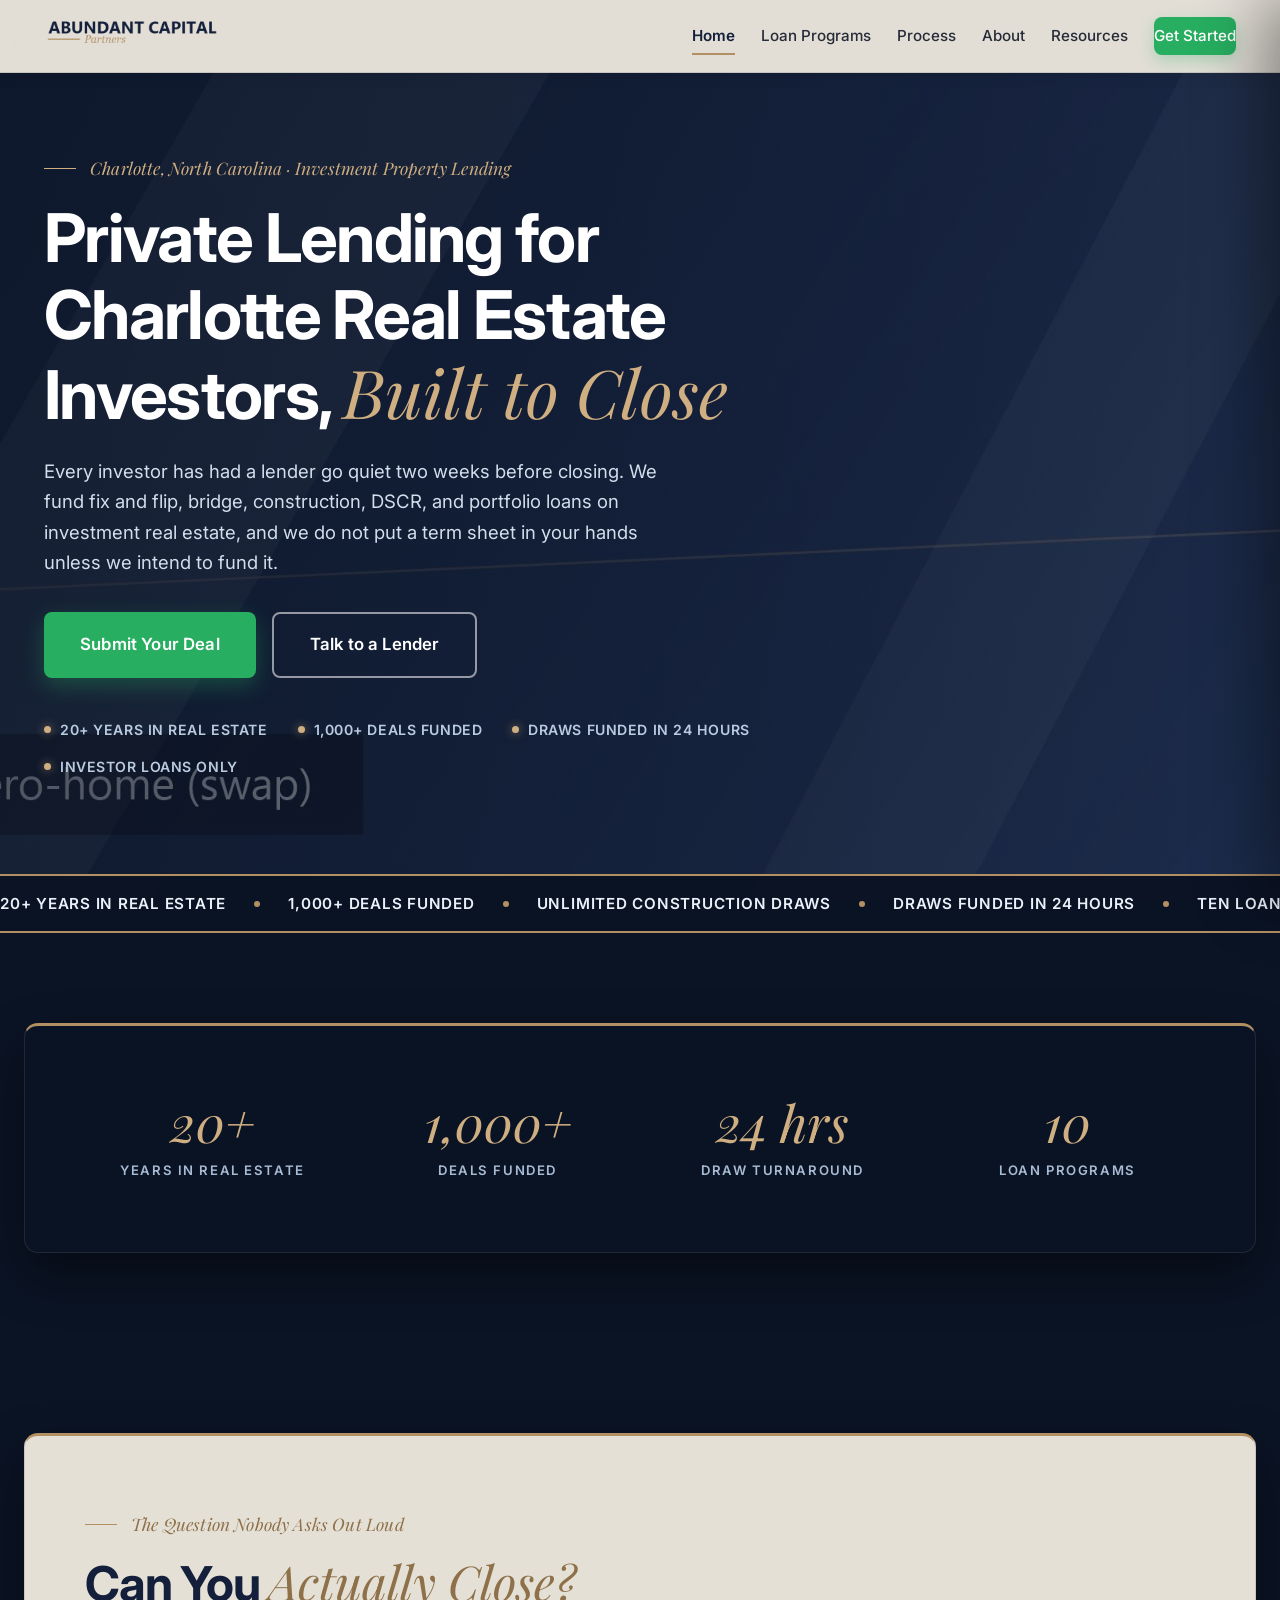
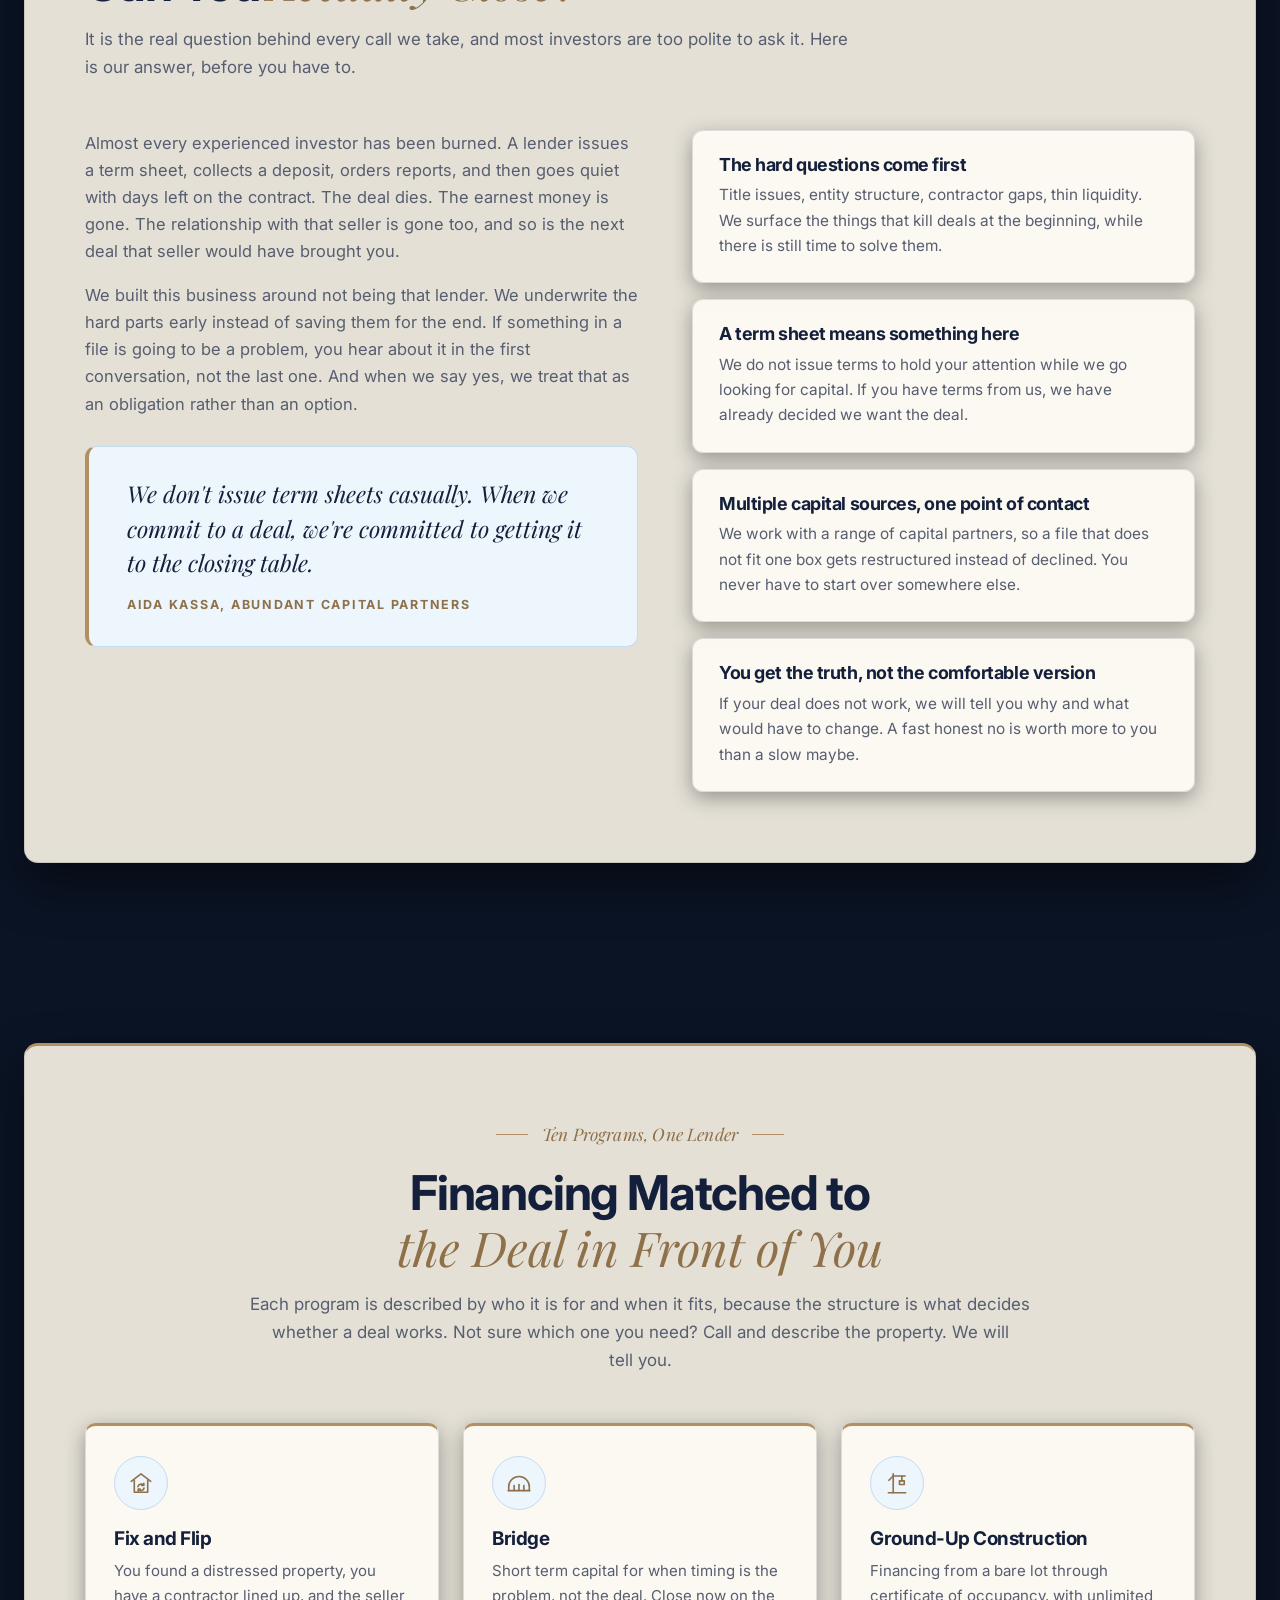
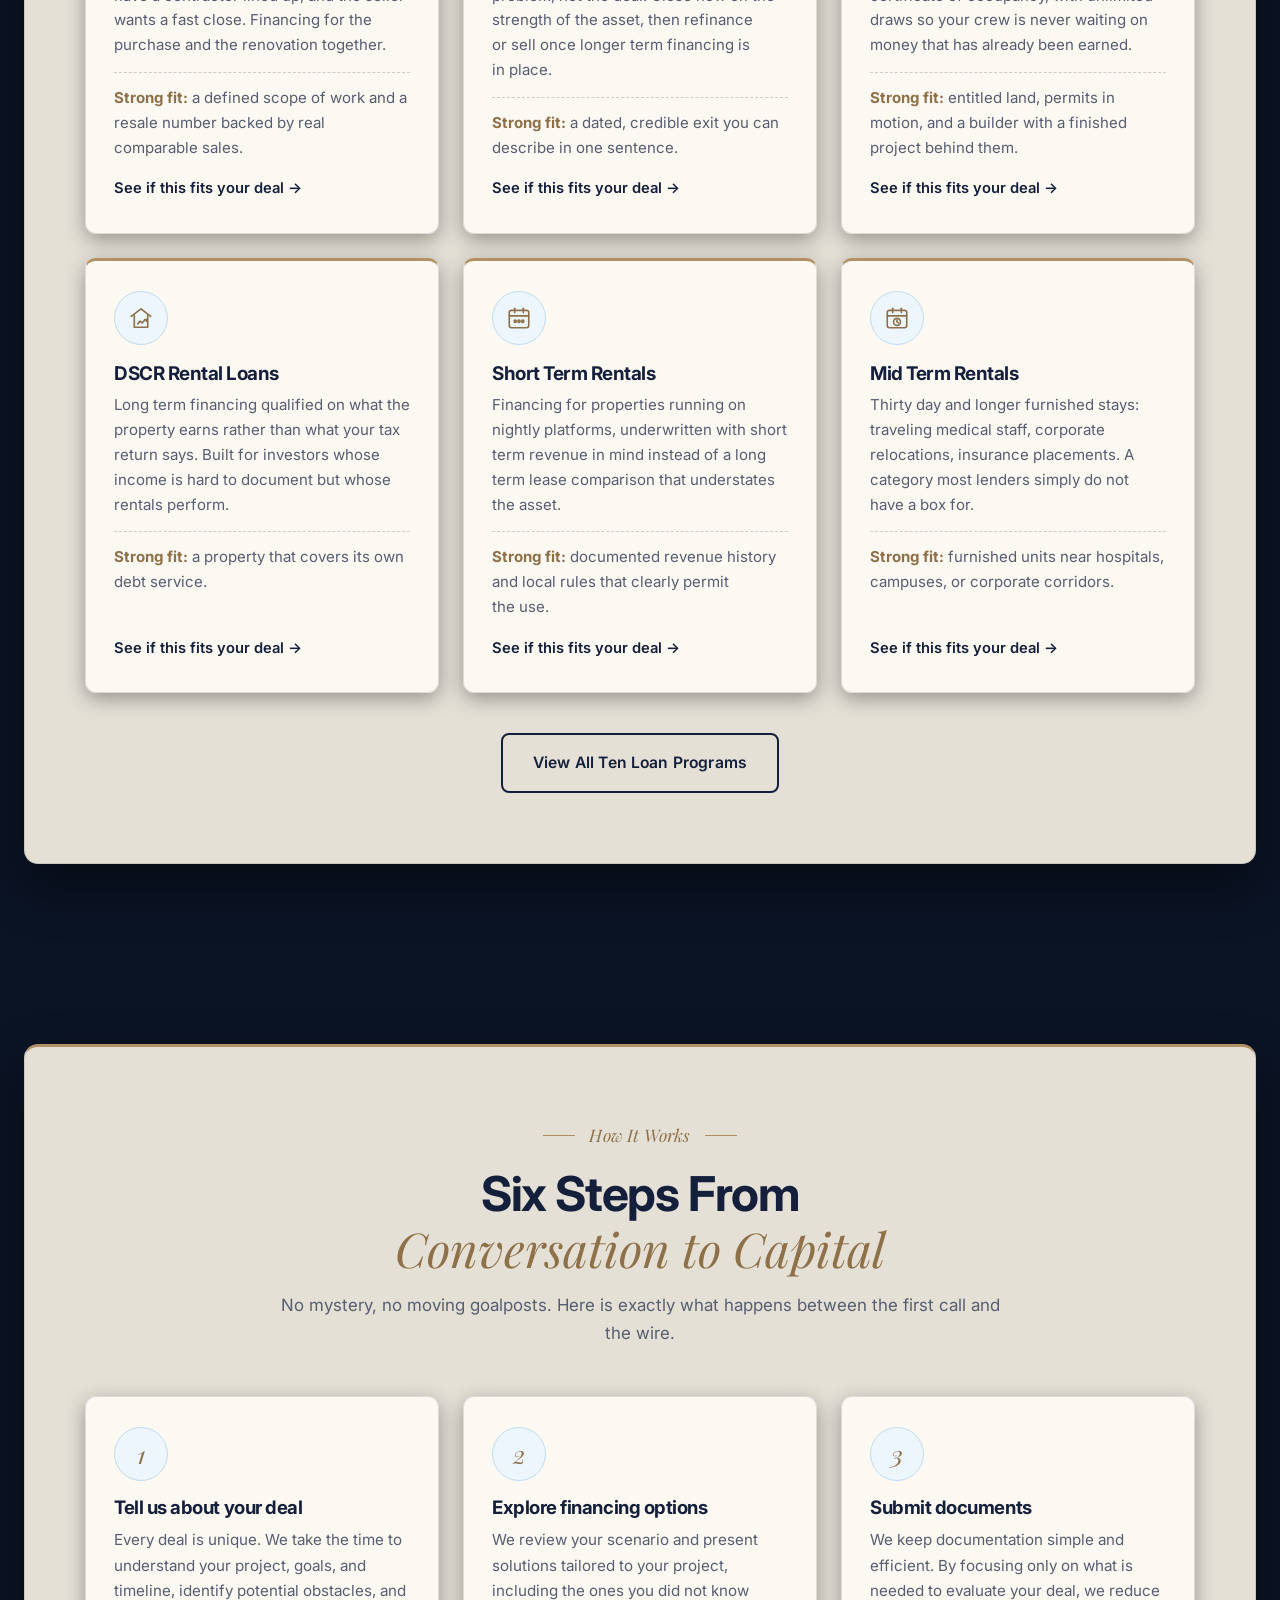
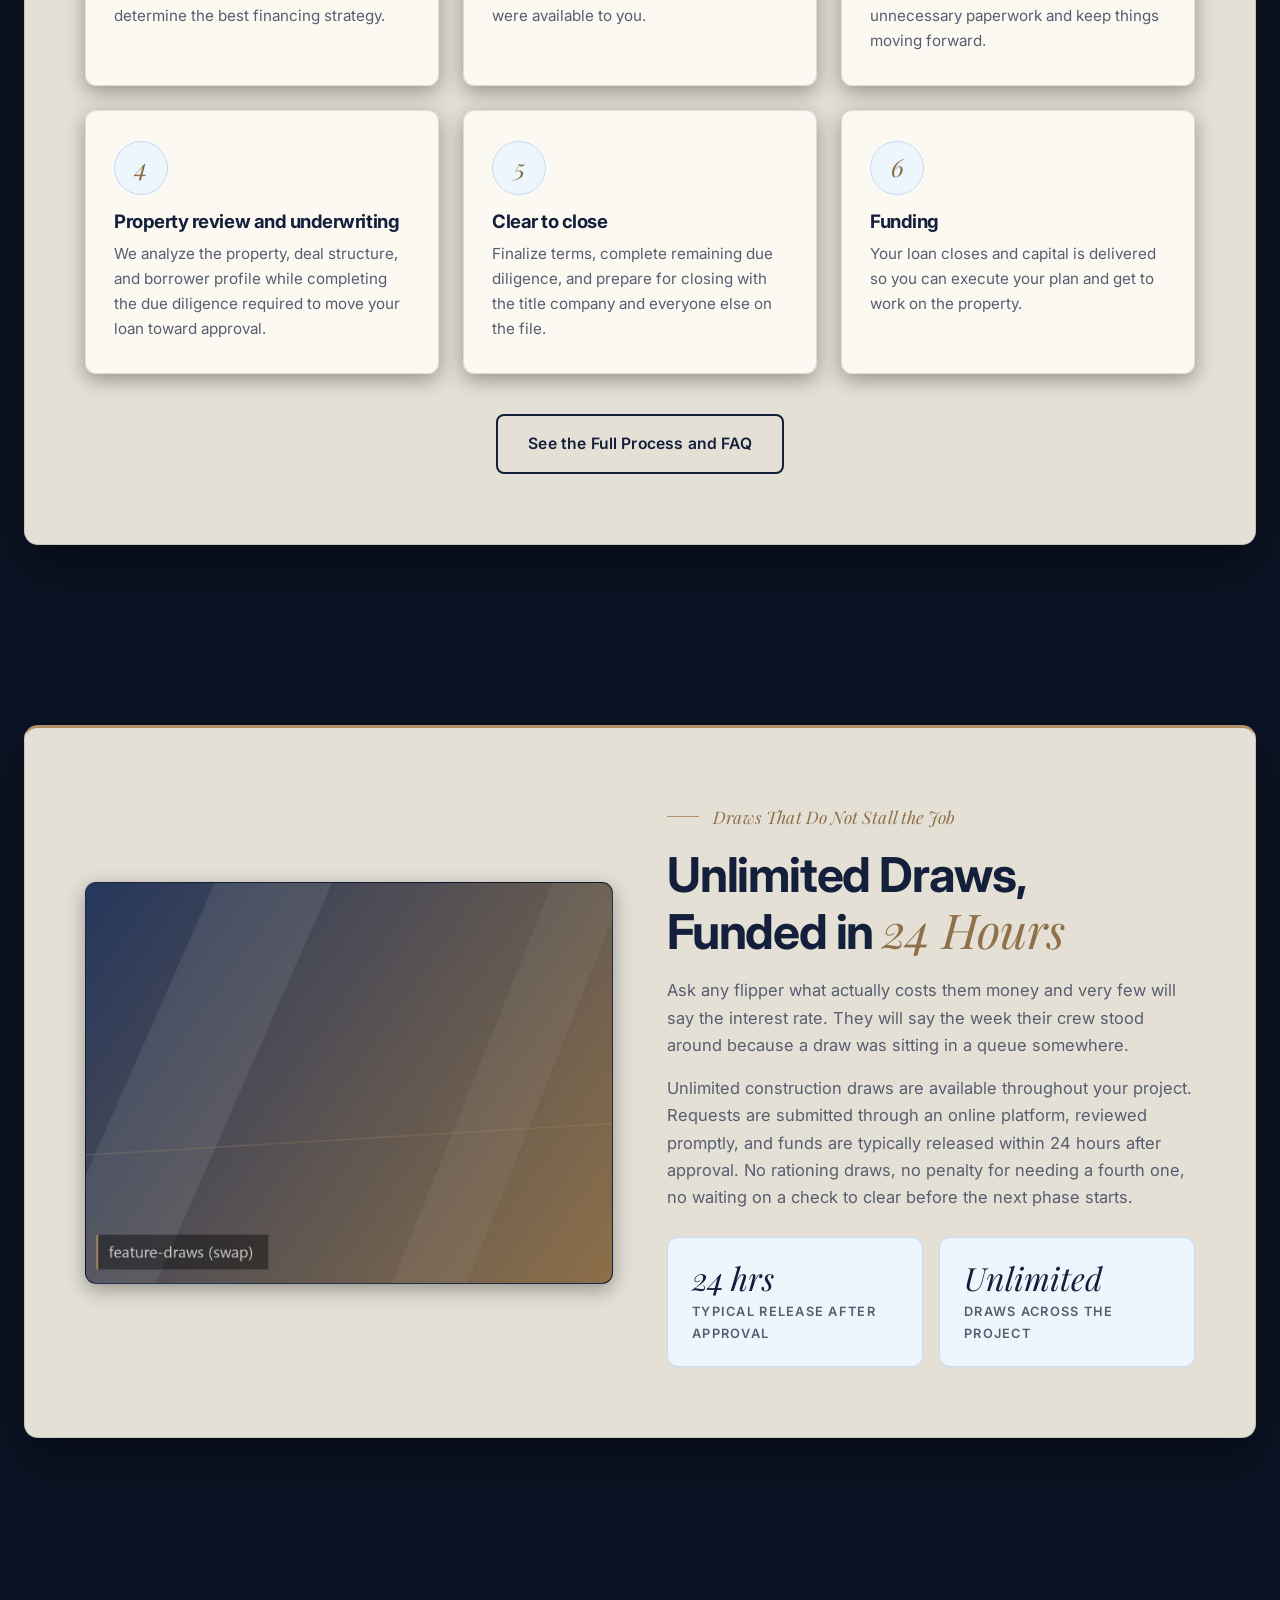
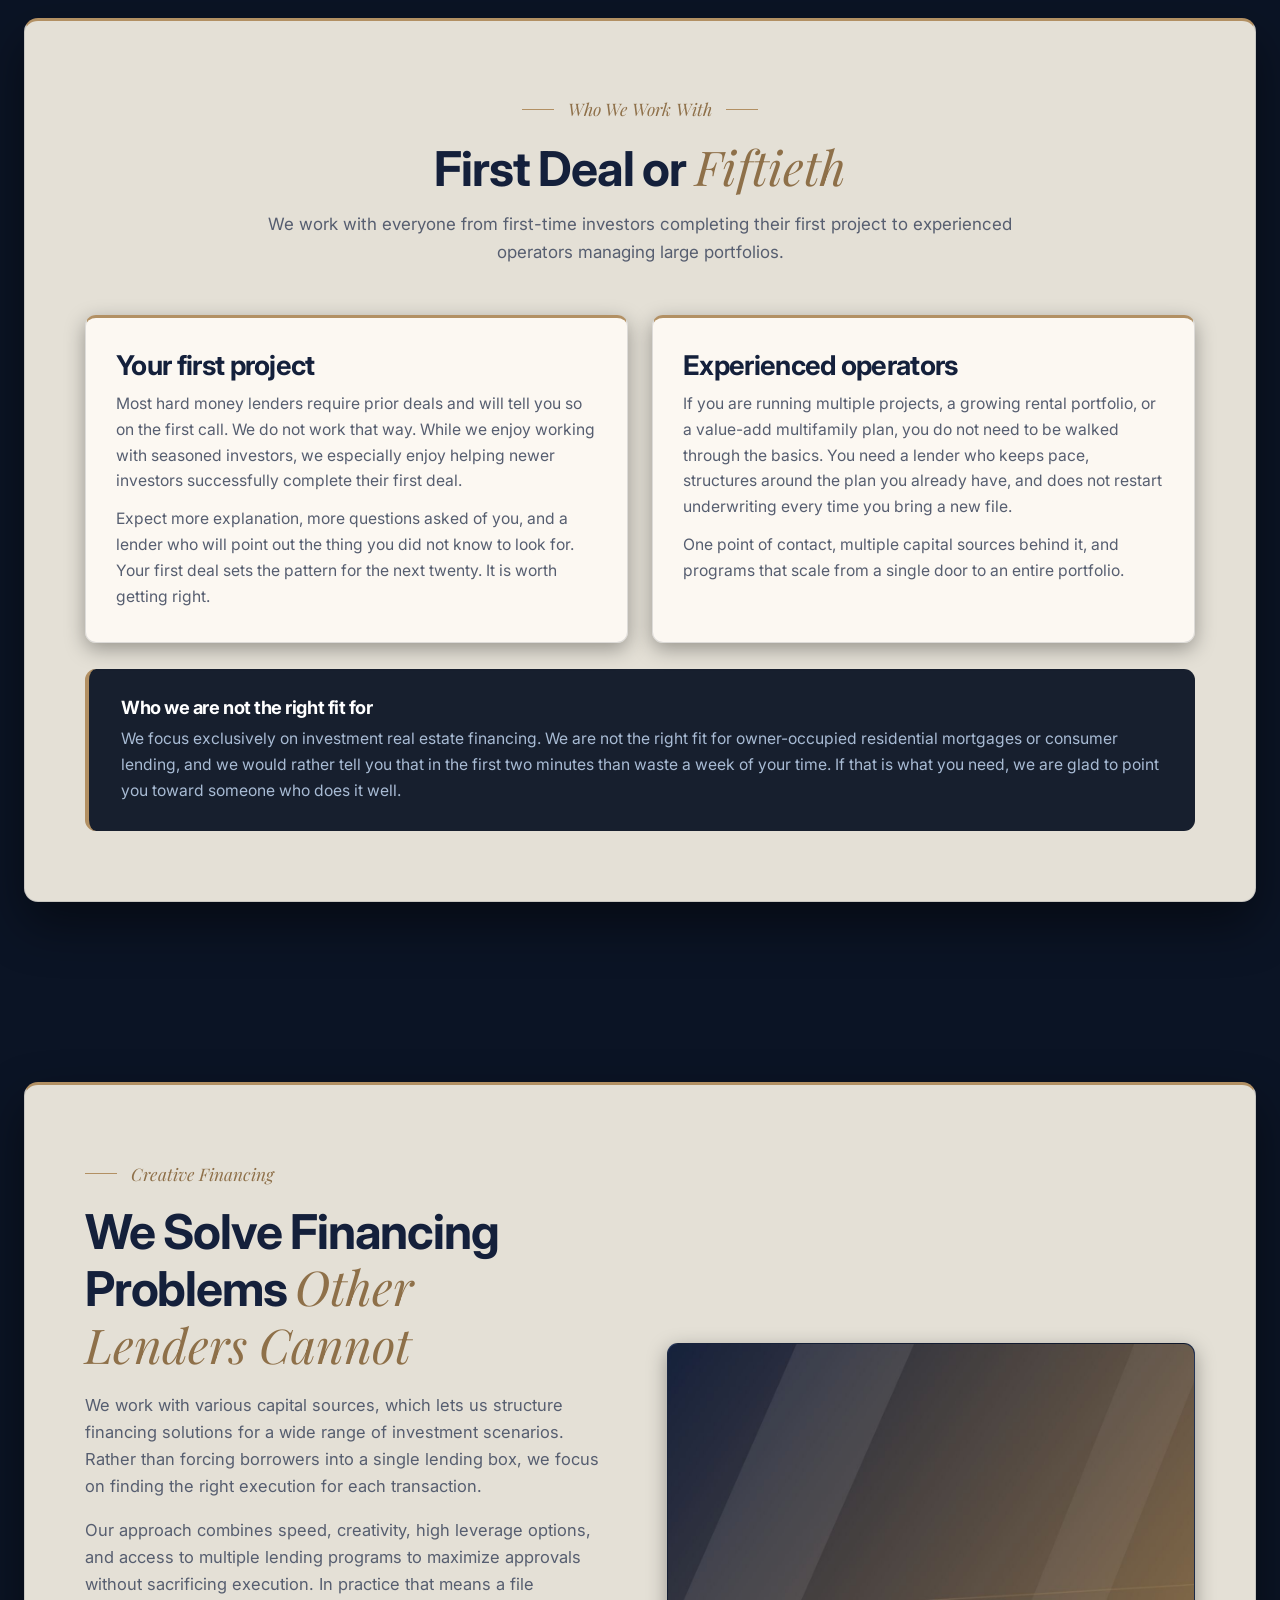
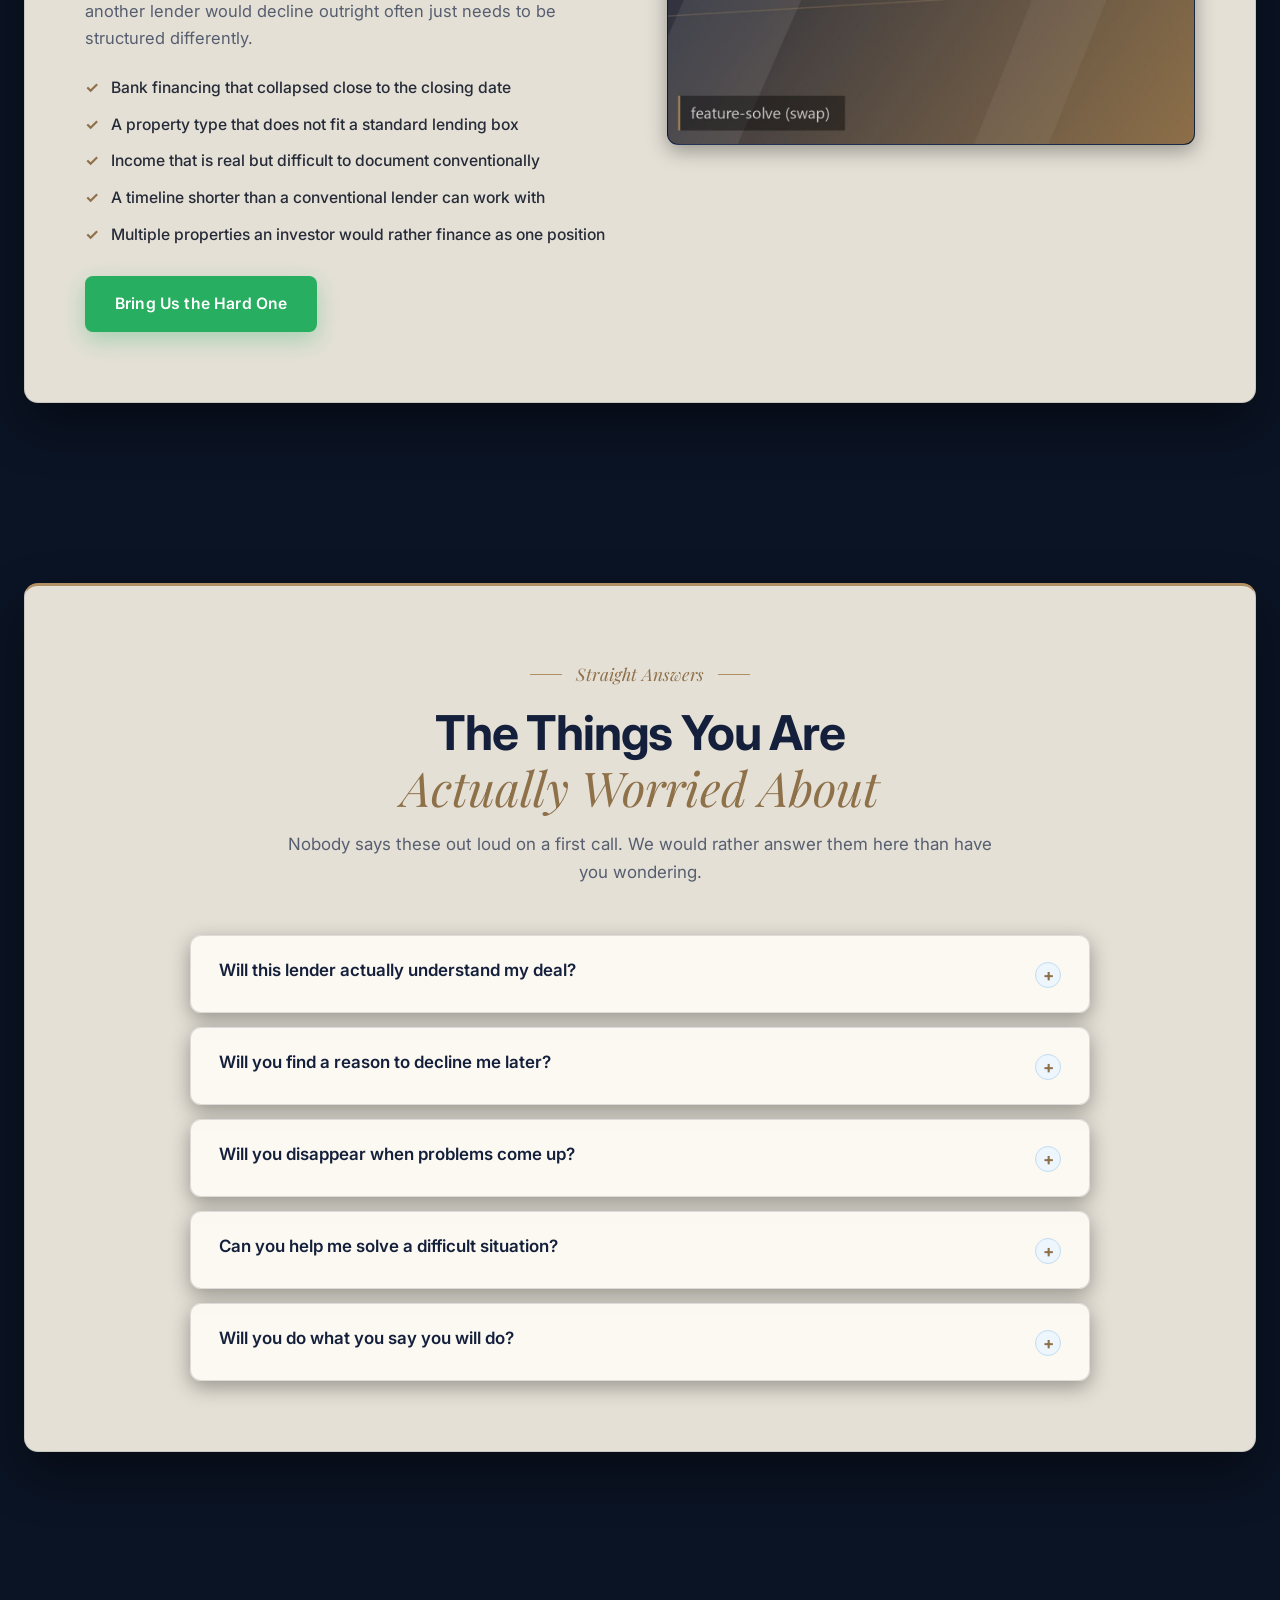
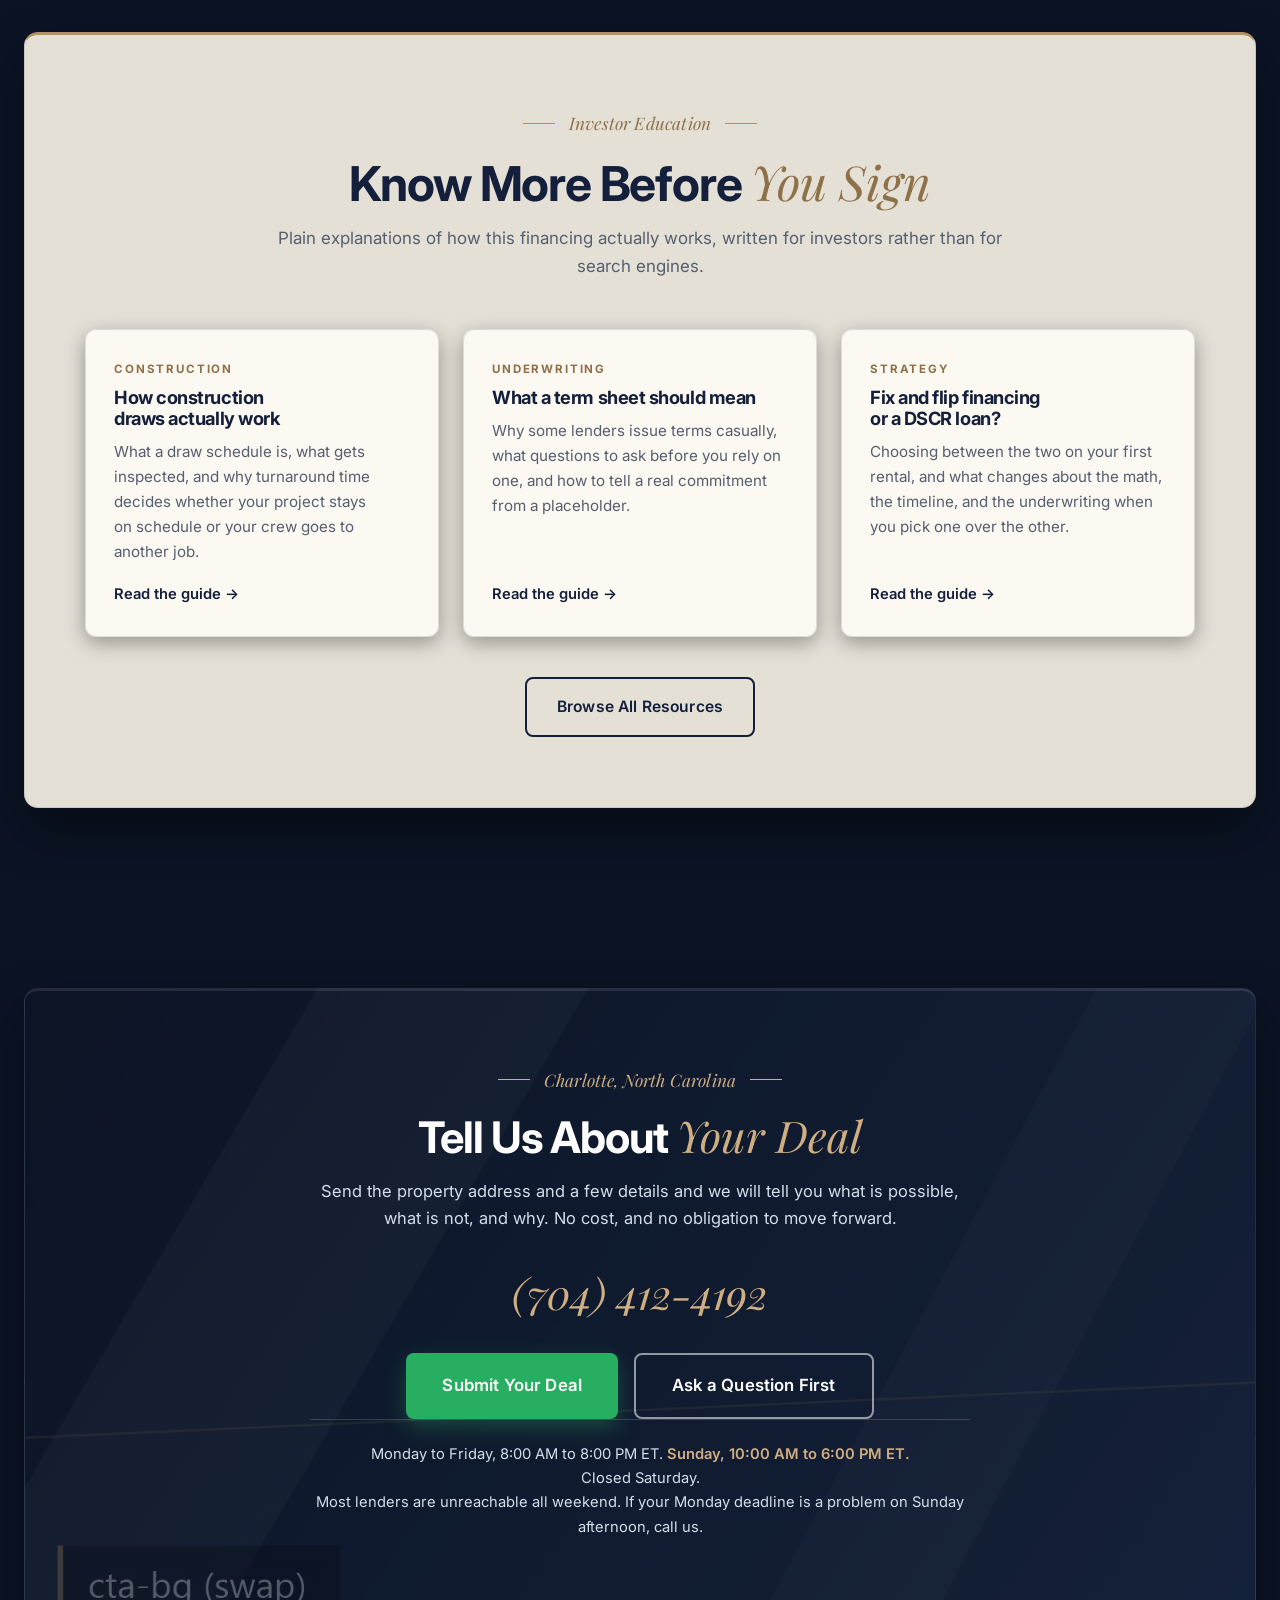
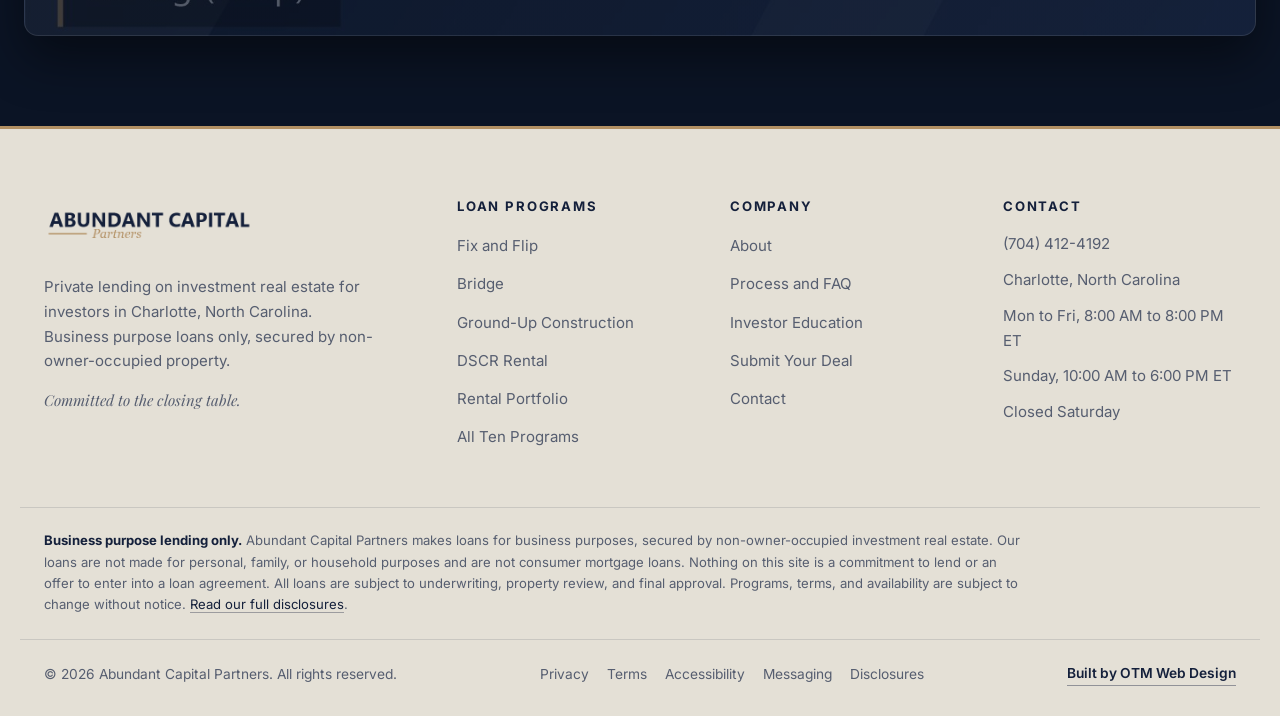
==== commit 1e632c96: "Drop imagery from loan programs, simplify nav, merge contact and deal forms There is no honest photo" ====
--- a/index.html
+++ b/index.html
@@ -89,9 +89,7 @@
         <a href="process.html" data-nav="process">Process</a>
         <a href="about.html" data-nav="about">About</a>
         <a href="resources.html" data-nav="resources">Resources</a>
-        <a href="contact.html" data-nav="contact">Contact</a>
-        <a href="tel:+17044124192" class="nav-phone">(704) 412-4192</a>
-        <a href="apply.html" class="nav-cta">Submit Your Deal</a>
+        <a href="contact.html" class="nav-cta" data-nav="contact">Get Started</a>
       </div>
       <button class="hamburger" aria-label="Open menu" aria-expanded="false"><span></span><span></span><span></span></button>
     </div>
@@ -103,9 +101,8 @@
     <a href="process.html" data-nav="process">Process</a>
     <a href="about.html" data-nav="about">About</a>
     <a href="resources.html" data-nav="resources">Resources</a>
-    <a href="contact.html" data-nav="contact">Contact</a>
     <a href="tel:+17044124192">Call (704) 412-4192</a>
-    <a href="apply.html" class="btn btn-primary">Submit Your Deal</a>
+    <a href="contact.html" class="btn btn-primary" data-nav="contact">Get Started</a>
   </aside>
 
   <!-- HERO -->
@@ -116,7 +113,7 @@
         <h1>Private Lending for Charlotte Real Estate Investors, <em>Built to Close</em></h1>
         <p>Every investor has had a lender go quiet two weeks before closing. We fund fix and flip, bridge, construction, DSCR, and portfolio loans on investment real estate, and we do not put a term sheet in your hands unless we intend to fund it.</p>
         <div class="hero-actions">
-          <a href="apply.html" class="btn btn-primary btn-lg">Submit Your Deal</a>
+          <a href="contact.html" class="btn btn-primary btn-lg">Submit Your Deal</a>
           <a href="tel:+17044124192" class="btn btn-ghost btn-lg">Talk to a Lender</a>
         </div>
         <div class="hero-trust">
@@ -198,116 +195,91 @@
     </div>
   </section>
 
-  <!-- LOAN PROGRAMS -->
+  <!-- LOAN PROGRAMS: six of ten, the rest live on the programs page -->
   <section id="programs">
     <div class="container">
       <div class="section-head center">
         <span class="eyebrow eyebrow--center">Ten Programs, One Lender</span>
         <h2>Financing Matched to <em>the Deal in Front of You</em></h2>
-        <p>Each program below is described by who it is for and when it fits, because the structure is what decides whether a deal works. Not sure which one you need? Call and describe the property. We will tell you.</p>
+        <p>Each program is described by who it is for and when it fits, because the structure is what decides whether a deal works. Not sure which one you need? Call and describe the property. We will tell you.</p>
       </div>
       <div class="program-grid">
 
         <article class="program-card">
-          <img src="assets/program-fix-and-flip.jpg" alt="Residential property under renovation for a fix and flip project">
           <div class="card-body">
+            <span class="program-icon" aria-hidden="true">
+              <svg viewBox="0 0 24 24" fill="none" stroke="currentColor" stroke-width="1.5" stroke-linecap="round" stroke-linejoin="round"><path d="M3 10.5 12 3.5l9 7"/><path d="M5.8 9.6V20.5h12.4V9.6"/><path d="M9.2 15.4a2.9 2.9 0 0 1 5-1.4"/><path d="M14.8 16.6a2.9 2.9 0 0 1-5 1.4"/><path d="M14.6 12.4v1.9h-1.9"/><path d="M9.4 19.6v-1.9h1.9"/></svg>
+            </span>
             <h3>Fix and Flip</h3>
-            <p>You found a distressed property, you have a contractor lined up, and the seller wants a fast close. Financing for the purchase and the renovation together, built around the timeline the deal actually needs.</p>
-            <p class="program-fit"><strong>Strong fit:</strong> a defined scope of work, a realistic resale number, and a clear answer on who is swinging the hammer.</p>
+            <p>You found a distressed property, you have a contractor lined up, and the seller wants a fast close. Financing for the purchase and the renovation together.</p>
+            <p class="program-fit"><strong>Strong fit:</strong> a defined scope of work and a resale number backed by real comparable sales.</p>
             <a href="loan-programs.html#fix-and-flip" class="card-link">See if this fits your deal &rarr;</a>
           </div>
         </article>
 
         <article class="program-card">
-          <img src="assets/program-bridge.jpg" alt="Investment property acquired with short term bridge financing">
           <div class="card-body">
+            <span class="program-icon" aria-hidden="true">
+              <svg viewBox="0 0 24 24" fill="none" stroke="currentColor" stroke-width="1.5" stroke-linecap="round" stroke-linejoin="round"><path d="M2 19h20"/><path d="M2.5 19v-3.5a9.5 9.5 0 0 1 19 0V19"/><path d="M7.5 19v-4.6"/><path d="M12 19v-5.6"/><path d="M16.5 19v-4.6"/></svg>
+            </span>
             <h3>Bridge</h3>
-            <p>Short term capital for when timing is the problem, not the deal. Close now on the strength of the asset, then refinance or sell once the longer term financing is in place.</p>
-            <p class="program-fit"><strong>Strong fit:</strong> a dated, credible exit. Bridge money gets expensive fast when there is nowhere to bridge to.</p>
+            <p>Short term capital for when timing is the problem, not the deal. Close now on the strength of the asset, then refinance or sell once longer term financing is in place.</p>
+            <p class="program-fit"><strong>Strong fit:</strong> a dated, credible exit you can describe in one sentence.</p>
             <a href="loan-programs.html#bridge" class="card-link">See if this fits your deal &rarr;</a>
           </div>
         </article>
 
         <article class="program-card">
-          <img src="assets/program-construction.jpg" alt="New residential construction framing on a cleared lot">
           <div class="card-body">
+            <span class="program-icon" aria-hidden="true">
+              <svg viewBox="0 0 24 24" fill="none" stroke="currentColor" stroke-width="1.5" stroke-linecap="round" stroke-linejoin="round"><path d="M4 21h16"/><path d="M8.5 21V3.5"/><path d="M8.5 5.5h11"/><path d="m8.5 5.5-4 4"/><path d="M16.5 5.5v4.5"/><path d="M14.3 10h4.4v3.4h-4.4z"/></svg>
+            </span>
             <h3>Ground-Up Construction</h3>
-            <p>Financing from a bare lot through certificate of occupancy, with unlimited draws so your crew is never standing around waiting on money that has already been earned.</p>
+            <p>Financing from a bare lot through certificate of occupancy, with unlimited draws so your crew is never waiting on money that has already been earned.</p>
             <p class="program-fit"><strong>Strong fit:</strong> entitled land, permits in motion, and a builder with a finished project behind them.</p>
             <a href="loan-programs.html#construction" class="card-link">See if this fits your deal &rarr;</a>
           </div>
         </article>
 
         <article class="program-card">
-          <img src="assets/program-dscr.jpg" alt="Single family rental home financed with a DSCR loan">
           <div class="card-body">
+            <span class="program-icon" aria-hidden="true">
+              <svg viewBox="0 0 24 24" fill="none" stroke="currentColor" stroke-width="1.5" stroke-linecap="round" stroke-linejoin="round"><path d="M3 10.5 12 3.5l9 7"/><path d="M5.8 9.6V20.5h12.4V9.6"/><path d="m9 17.4 2.2-2.5 1.9 1.7 2.6-3.1"/><path d="M15.4 13.5h1.6v1.6"/></svg>
+            </span>
             <h3>DSCR Rental Loans</h3>
             <p>Long term financing qualified on what the property earns rather than what your tax return says. Built for investors whose income is hard to document but whose rentals perform.</p>
-            <p class="program-fit"><strong>Strong fit:</strong> a property that covers its own debt service, and an investor who would rather not paper a full income file.</p>
+            <p class="program-fit"><strong>Strong fit:</strong> a property that covers its own debt service.</p>
             <a href="loan-programs.html#dscr" class="card-link">See if this fits your deal &rarr;</a>
           </div>
         </article>
 
         <article class="program-card">
-          <img src="assets/program-short-term-rental.jpg" alt="Furnished short term rental property interior">
           <div class="card-body">
+            <span class="program-icon" aria-hidden="true">
+              <svg viewBox="0 0 24 24" fill="none" stroke="currentColor" stroke-width="1.5" stroke-linecap="round" stroke-linejoin="round"><rect x="3" y="5" width="18" height="16" rx="2"/><path d="M3 10h18"/><path d="M8 3v4"/><path d="M16 3v4"/><circle cx="8.5" cy="15" r="1"/><circle cx="12" cy="15" r="1"/><circle cx="15.5" cy="15" r="1"/></svg>
+            </span>
             <h3>Short Term Rentals</h3>
-            <p>Financing for properties running on nightly platforms, underwritten with short term revenue in mind instead of forcing the file into a long term lease comparison that does not reflect the asset.</p>
-            <p class="program-fit"><strong>Strong fit:</strong> existing revenue history, or a market with verifiable nightly demand and no ordinance risk.</p>
+            <p>Financing for properties running on nightly platforms, underwritten with short term revenue in mind instead of a long term lease comparison that understates the asset.</p>
+            <p class="program-fit"><strong>Strong fit:</strong> documented revenue history and local rules that clearly permit the use.</p>
             <a href="loan-programs.html#short-term-rental" class="card-link">See if this fits your deal &rarr;</a>
           </div>
         </article>
 
         <article class="program-card">
-          <img src="assets/program-mid-term-rental.jpg" alt="Furnished mid term rental unit set up for a 30 day stay">
           <div class="card-body">
+            <span class="program-icon" aria-hidden="true">
+              <svg viewBox="0 0 24 24" fill="none" stroke="currentColor" stroke-width="1.5" stroke-linecap="round" stroke-linejoin="round"><rect x="3" y="5" width="18" height="16" rx="2"/><path d="M3 10h18"/><path d="M8 3v4"/><path d="M16 3v4"/><circle cx="12" cy="15.6" r="3.2"/><path d="M12 13.9v1.7l1.2.9"/></svg>
+            </span>
             <h3>Mid Term Rentals</h3>
             <p>Thirty day and longer furnished stays: traveling medical staff, corporate relocations, insurance placements. A category most lenders simply do not have a box for.</p>
-            <p class="program-fit"><strong>Strong fit:</strong> furnished units near hospitals, campuses, or corporate corridors with steady placement demand.</p>
+            <p class="program-fit"><strong>Strong fit:</strong> furnished units near hospitals, campuses, or corporate corridors.</p>
             <a href="loan-programs.html#mid-term-rental" class="card-link">See if this fits your deal &rarr;</a>
           </div>
         </article>
 
-        <article class="program-card">
-          <img src="assets/program-cash-out-refi.jpg" alt="Investment property refinanced to pull out equity">
-          <div class="card-body">
-            <h3>Cash-Out Refinance</h3>
-            <p>Pull trapped equity out of a property you already own and put it to work on the next deal, instead of leaving it sitting inside a wall doing nothing for your returns.</p>
-            <p class="program-fit"><strong>Strong fit:</strong> meaningful equity, a stabilized asset, and a defined use for the proceeds.</p>
-            <a href="loan-programs.html#cash-out-refi" class="card-link">See if this fits your deal &rarr;</a>
-          </div>
-        </article>
-
-        <article class="program-card">
-          <img src="assets/program-portfolio.jpg" alt="Row of rental homes financed under a single portfolio loan">
-          <div class="card-body">
-            <h3>Rental Portfolio Loans</h3>
-            <p>One loan, one closing, one payment across multiple doors. For investors who are tired of managing a stack of individual notes with different servicers and different maturity dates.</p>
-            <p class="program-fit"><strong>Strong fit:</strong> several stabilized rentals you would rather carry as a single financing position.</p>
-            <a href="loan-programs.html#portfolio" class="card-link">See if this fits your deal &rarr;</a>
-          </div>
-        </article>
-
-        <article class="program-card">
-          <img src="assets/program-multifamily-bridge.jpg" alt="Multifamily apartment building acquired with bridge financing">
-          <div class="card-body">
-            <h3>Multifamily Bridge Loans</h3>
-            <p>Acquisition and repositioning capital for five units and up, sized around the business plan you are actually executing rather than the rent roll you inherited on day one.</p>
-            <p class="program-fit"><strong>Strong fit:</strong> a value-add plan with real numbers, a real timeline, and an operator who has run one before.</p>
-            <a href="loan-programs.html#multifamily-bridge" class="card-link">See if this fits your deal &rarr;</a>
-          </div>
-        </article>
-
-        <article class="program-card">
-          <img src="assets/program-commercial-bridge.jpg" alt="Mixed use commercial building financed with a bridge loan">
-          <div class="card-body">
-            <h3>Commercial Bridge Loans</h3>
-            <p>Short term financing on commercial and mixed use assets while you stabilize occupancy, finish a lease-up, or line up permanent debt that is not available to you yet.</p>
-            <p class="program-fit"><strong>Strong fit:</strong> an asset with a credible, dated path to stabilization.</p>
-            <a href="loan-programs.html#commercial-bridge" class="card-link">See if this fits your deal &rarr;</a>
-          </div>
-        </article>
-
+      </div>
+      <div style="text-align:center; margin-top:40px;">
+        <a href="loan-programs.html" class="btn btn-outline">View All Ten Loan Programs</a>
       </div>
     </div>
   </section>
@@ -431,51 +403,7 @@
             <li>A timeline shorter than a conventional lender can work with</li>
             <li>Multiple properties an investor would rather finance as one position</li>
           </ul>
-          <a href="apply.html" class="btn btn-primary">Bring Us the Hard One</a>
-        </div>
-      </div>
-    </div>
-  </section>
-
-  <!-- PROPERTY TYPES GALLERY -->
-  <section id="property-types">
-    <div class="container">
-      <div class="section-head center">
-        <span class="eyebrow eyebrow--center">What We Lend On</span>
-        <h2>Property Types We <em>Finance</em></h2>
-        <p>All of it non-owner-occupied and held for investment. If your asset is on this list, there is a program for it.</p>
-      </div>
-      <div class="gallery-carousel">
-        <div class="gallery-stage">
-          <figure class="gallery-slide">
-            <img src="assets/gallery-1.jpg" alt="Single family investment home in a Charlotte neighborhood">
-            <figcaption>Single family, one to four units</figcaption>
-          </figure>
-          <figure class="gallery-slide">
-            <img src="assets/gallery-2.jpg" alt="Multifamily apartment building of five units or more">
-            <figcaption>Multifamily, five units and up</figcaption>
-          </figure>
-          <figure class="gallery-slide">
-            <img src="assets/gallery-3.jpg" alt="Mixed use building with ground floor retail and units above">
-            <figcaption>Mixed use and commercial</figcaption>
-          </figure>
-          <figure class="gallery-slide">
-            <img src="assets/gallery-4.jpg" alt="Cleared and entitled land ready for ground-up construction">
-            <figcaption>Land and lots for construction</figcaption>
-          </figure>
-          <figure class="gallery-slide">
-            <img src="assets/gallery-5.jpg" alt="Townhome and condominium row held as investment property">
-            <figcaption>Condominiums and townhomes</figcaption>
-          </figure>
-          <figure class="gallery-slide">
-            <img src="assets/gallery-6.jpg" alt="Build-to-rent community under development">
-            <figcaption>Build-to-rent communities and portfolios</figcaption>
-          </figure>
-        </div>
-        <div class="carousel-controls">
-          <button class="carousel-btn carousel-prev" type="button" aria-label="Previous image">&larr;</button>
-          <div class="carousel-dots"></div>
-          <button class="carousel-btn carousel-next" type="button" aria-label="Next image">&rarr;</button>
+          <a href="contact.html" class="btn btn-primary">Bring Us the Hard One</a>
         </div>
       </div>
     </div>
@@ -602,8 +530,8 @@
       <p>Send the property address and a few details and we will tell you what is possible, what is not, and why. No cost, and no obligation to move forward.</p>
       <a href="tel:+17044124192" class="cta-phone">(704) 412-4192</a>
       <div class="cta-actions">
-        <a href="apply.html" class="btn btn-primary btn-lg">Submit Your Deal</a>
-        <a href="contact.html" class="btn btn-ghost btn-lg">Ask a Question First</a>
+        <a href="contact.html" class="btn btn-primary btn-lg">Submit Your Deal</a>
+        <a href="contact.html#question" class="btn btn-ghost btn-lg">Ask a Question First</a>
       </div>
       <p class="cta-hours">
         Monday to Friday, 8:00 AM to 8:00 PM ET.
@@ -639,7 +567,7 @@
           <li><a href="about.html">About</a></li>
           <li><a href="process.html">Process and FAQ</a></li>
           <li><a href="resources.html">Investor Education</a></li>
-          <li><a href="apply.html">Submit Your Deal</a></li>
+          <li><a href="contact.html">Submit Your Deal</a></li>
           <li><a href="contact.html">Contact</a></li>
         </ul>
       </div>
--- a/styles.css
+++ b/styles.css
@@ -445,24 +445,42 @@
 .assurance-item p { color: var(--ink-soft); font-size: 0.96rem; margin: 0; }
 
 /* ============================================================
-   LOAN PROGRAM CARDS
-   Ten programs, 2-up so the rows divide evenly and the cards stay
-   wide enough to describe fit rather than a price. Each card has a
-   slot reserved for a spec block if terms are ever published.
-   ============================================================ */
-.program-grid { display: grid; grid-template-columns: repeat(2, 1fr); gap: 24px; }
+   PROGRAM ICONS
+   There is no honest photograph of a bridge loan or a DSCR loan,
+   so the programs are marked with line icons instead of stock
+   imagery. Gold on a light blue well, matching the step numerals.
+   ============================================================ */
+.program-icon {
+  display: inline-flex; align-items: center; justify-content: center;
+  width: 54px; height: 54px; flex: none;
+  background: var(--blue-tint); border: 1px solid var(--blue-line);
+  border-radius: 50%; color: var(--gold-deep);
+}
+.program-icon svg { width: 26px; height: 26px; }
+.program-icon--lg { width: 68px; height: 68px; }
+.program-icon--lg svg { width: 33px; height: 33px; }
+.program-card:hover .program-icon { background: var(--gold); border-color: var(--gold); color: #fff; }
+
+/* ============================================================
+   LOAN PROGRAM CARDS (homepage, six of ten)
+   3-up so six items land as an even 3x2 at every step down.
+   Each card keeps a slot reserved for a spec block if terms
+   are ever published.
+   ============================================================ */
+.program-grid { display: grid; grid-template-columns: repeat(3, 1fr); gap: 24px; }
 .program-card {
-  display: grid; grid-template-columns: 200px 1fr;
+  display: flex; flex-direction: column;
   background: var(--frame-card); border: 1px solid var(--line);
-  border-radius: var(--radius-card); overflow: hidden;
+  border-top: 3px solid var(--gold);
+  border-radius: var(--radius-card);
   box-shadow: var(--shadow-soft);
   transition: transform 0.25s ease, box-shadow 0.25s ease, border-color 0.25s ease;
 }
 .program-card:hover { transform: translateY(-4px); box-shadow: var(--shadow-lift); border-color: var(--gold); }
-.program-card img { width: 100%; height: 100%; min-height: 190px; object-fit: cover; border-right: 3px solid var(--gold); }
-.program-card .card-body { padding: 26px 28px; display: flex; flex-direction: column; }
-.program-card h3 { font-size: 1.22rem; margin-bottom: 8px; }
-.program-card p { color: var(--ink-soft); font-size: 0.95rem; }
+.program-card .card-body { padding: 30px 28px 32px; display: flex; flex-direction: column; flex: 1; }
+.program-card .program-icon { margin-bottom: 18px; transition: background 0.25s ease, color 0.25s ease, border-color 0.25s ease; }
+.program-card h3 { font-size: 1.18rem; margin-bottom: 9px; }
+.program-card p { color: var(--ink-soft); font-size: 0.94rem; }
 .program-fit {
   margin-top: 14px; padding-top: 13px; border-top: 1px dashed var(--line-strong);
   font-size: 0.88rem; color: var(--ink);
@@ -474,6 +492,23 @@
   transition: color 0.2s ease;
 }
 .program-card .card-link:hover { color: var(--gold-deep); }
+
+/* ============================================================
+   PROGRAM DETAIL (loan programs page)
+   One card per program: icon and heading across the top, the
+   prose beneath it, then the fit boxes. No imagery, because a
+   stock photo of a "bridge loan" would be filler.
+   ============================================================ */
+.program-detail-head {
+  display: flex; align-items: center; gap: 22px;
+  padding-bottom: 26px; margin-bottom: 26px;
+  border-bottom: 1px solid var(--line);
+}
+.program-detail-head .eyebrow { margin-bottom: 6px; }
+.program-detail-head h2 { font-size: clamp(1.7rem, 3.2vw, 2.4rem); }
+.program-detail-body { max-width: 900px; }
+.program-detail-body p { color: var(--ink-soft); }
+.program-detail-body p + p { margin-top: 16px; }
 
 /* Reserved slot: drops a specs block into any program card later
    with no redesign. Unused until terms are published. */
@@ -763,9 +798,10 @@
 .qa-a-inner p + p { margin-top: 12px; }
 
 /* ============================================================
-   RESOURCE TEASER CARDS
+   RESOURCE CARDS
    ============================================================ */
 .res-grid { display: grid; grid-template-columns: repeat(3, 1fr); gap: 24px; }
+.res-grid--two { grid-template-columns: repeat(2, 1fr); }
 .res-card {
   display: flex; flex-direction: column;
   background: var(--frame-card); border: 1px solid var(--line);
@@ -781,6 +817,56 @@
   color: var(--navy); transition: color 0.2s ease;
 }
 .res-card .card-link:hover { color: var(--gold-deep); }
+
+/* Editorial variant: a gold Playfair numeral runs alongside the
+   kicker so the hub reads as a set of pieces rather than a row of
+   generic tiles. */
+.res-card--numbered { padding-top: 26px; }
+.res-card-top {
+  display: flex; align-items: baseline; gap: 14px;
+  padding-bottom: 16px; margin-bottom: 16px;
+  border-bottom: 1px solid var(--line);
+}
+.res-num {
+  font-family: var(--font-accent); font-style: italic; font-weight: 400;
+  font-size: 1.9rem; line-height: 1; letter-spacing: 0; color: var(--gold);
+  flex: none;
+}
+.res-card-top .kicker { margin-bottom: 0; }
+.res-readtime {
+  margin-left: auto; font-size: 0.72rem; font-weight: 600;
+  letter-spacing: 0.1em; text-transform: uppercase; color: var(--ink-soft);
+  white-space: nowrap;
+}
+
+/* ============================================================
+   FORM TOGGLE (contact page)
+   Two genuinely different forms, each in its own frame, swapped
+   by a segmented control rather than merged into one long form.
+   ============================================================ */
+.form-toggle {
+  display: inline-flex; gap: 6px; padding: 6px;
+  background: var(--frame-card); border: 1px solid var(--line);
+  border-radius: 999px; box-shadow: var(--shadow-soft);
+  margin-bottom: 40px;
+}
+.form-toggle-btn {
+  font-family: var(--font-body); font-size: 0.95rem; font-weight: 600;
+  color: var(--ink-soft); padding: 12px 28px; border-radius: 999px;
+  white-space: nowrap;
+  transition: background 0.25s ease, color 0.25s ease, box-shadow 0.25s ease;
+}
+.form-toggle-btn:hover { color: var(--navy); }
+.form-toggle-btn.is-active {
+  background: var(--green); color: #fff;
+  box-shadow: 0 6px 16px rgba(var(--green-rgb), 0.3);
+}
+.form-panel[hidden] { display: none; }
+.section--tight-bottom { padding-bottom: 0; }
+.section--tight-top { padding-top: 34px; }
+.panel-head { margin-bottom: 30px; }
+.panel-head h2 { margin-bottom: 12px; }
+.panel-head p { color: var(--ink-soft); font-size: 1.04rem; }
 
 /* ---------- REVIEW NOTICE (draft content flag, internal) ---------- */
 .draft-flag {
@@ -1016,7 +1102,7 @@
   .container { padding: 50px 36px; }
   .stat-grid { grid-template-columns: repeat(2, 1fr); gap: 36px 30px; }
   .assurance-grid { grid-template-columns: 1fr; gap: 36px; }
-  .program-grid { grid-template-columns: 1fr; }
+  .program-grid { grid-template-columns: repeat(3, 1fr); gap: 18px; }
   .process-grid { grid-template-columns: repeat(3, 1fr); gap: 18px; }
   .res-grid { grid-template-columns: repeat(3, 1fr); gap: 18px; }
   .value-grid { grid-template-columns: repeat(3, 1fr); gap: 18px; }
@@ -1037,18 +1123,24 @@
   .contact-grid { grid-template-columns: 1fr; gap: 32px; }
   .hours-grid { grid-template-columns: 1fr; }
   .gallery-stage { height: 340px; }
-  /* 6 pillars and 6 scenarios go 3-up to 2x3, never a 2+1 orphan. */
+  /* 6 pillars, 6 scenarios, 6 programs go 3-up to 2x3, never a 2+1 orphan. */
   .value-grid { grid-template-columns: repeat(2, 1fr); }
   .scenario-grid { grid-template-columns: repeat(2, 1fr); }
+  .program-grid { grid-template-columns: repeat(2, 1fr); }
+  .res-grid--two { grid-template-columns: repeat(2, 1fr); }
   .fit-grid { grid-template-columns: 1fr; }
+  .program-detail-head { gap: 18px; }
 }
 @media (max-width: 560px) {
   body { font-size: 16px; }
   .container { width: calc(100% - 32px); padding: 36px 22px; }
   .stat-grid { grid-template-columns: 1fr 1fr; gap: 28px 20px; }
-  .program-card { grid-template-columns: 1fr; }
-  .program-card img { min-height: 0; aspect-ratio: 16 / 9; border-right: none; border-bottom: 3px solid var(--gold); }
+  .program-grid { grid-template-columns: 1fr; }
+  .res-grid--two { grid-template-columns: 1fr; }
   .process-grid { grid-template-columns: 1fr; }
+  .program-detail-head { flex-direction: column; align-items: flex-start; gap: 16px; }
+  .form-toggle { display: flex; width: 100%; }
+  .form-toggle-btn { flex: 1; padding: 12px 14px; font-size: 0.88rem; text-align: center; }
   .proof-row { grid-template-columns: 1fr; }
   .footer-grid { grid-template-columns: 1fr; }
   .field-row { grid-template-columns: 1fr; }
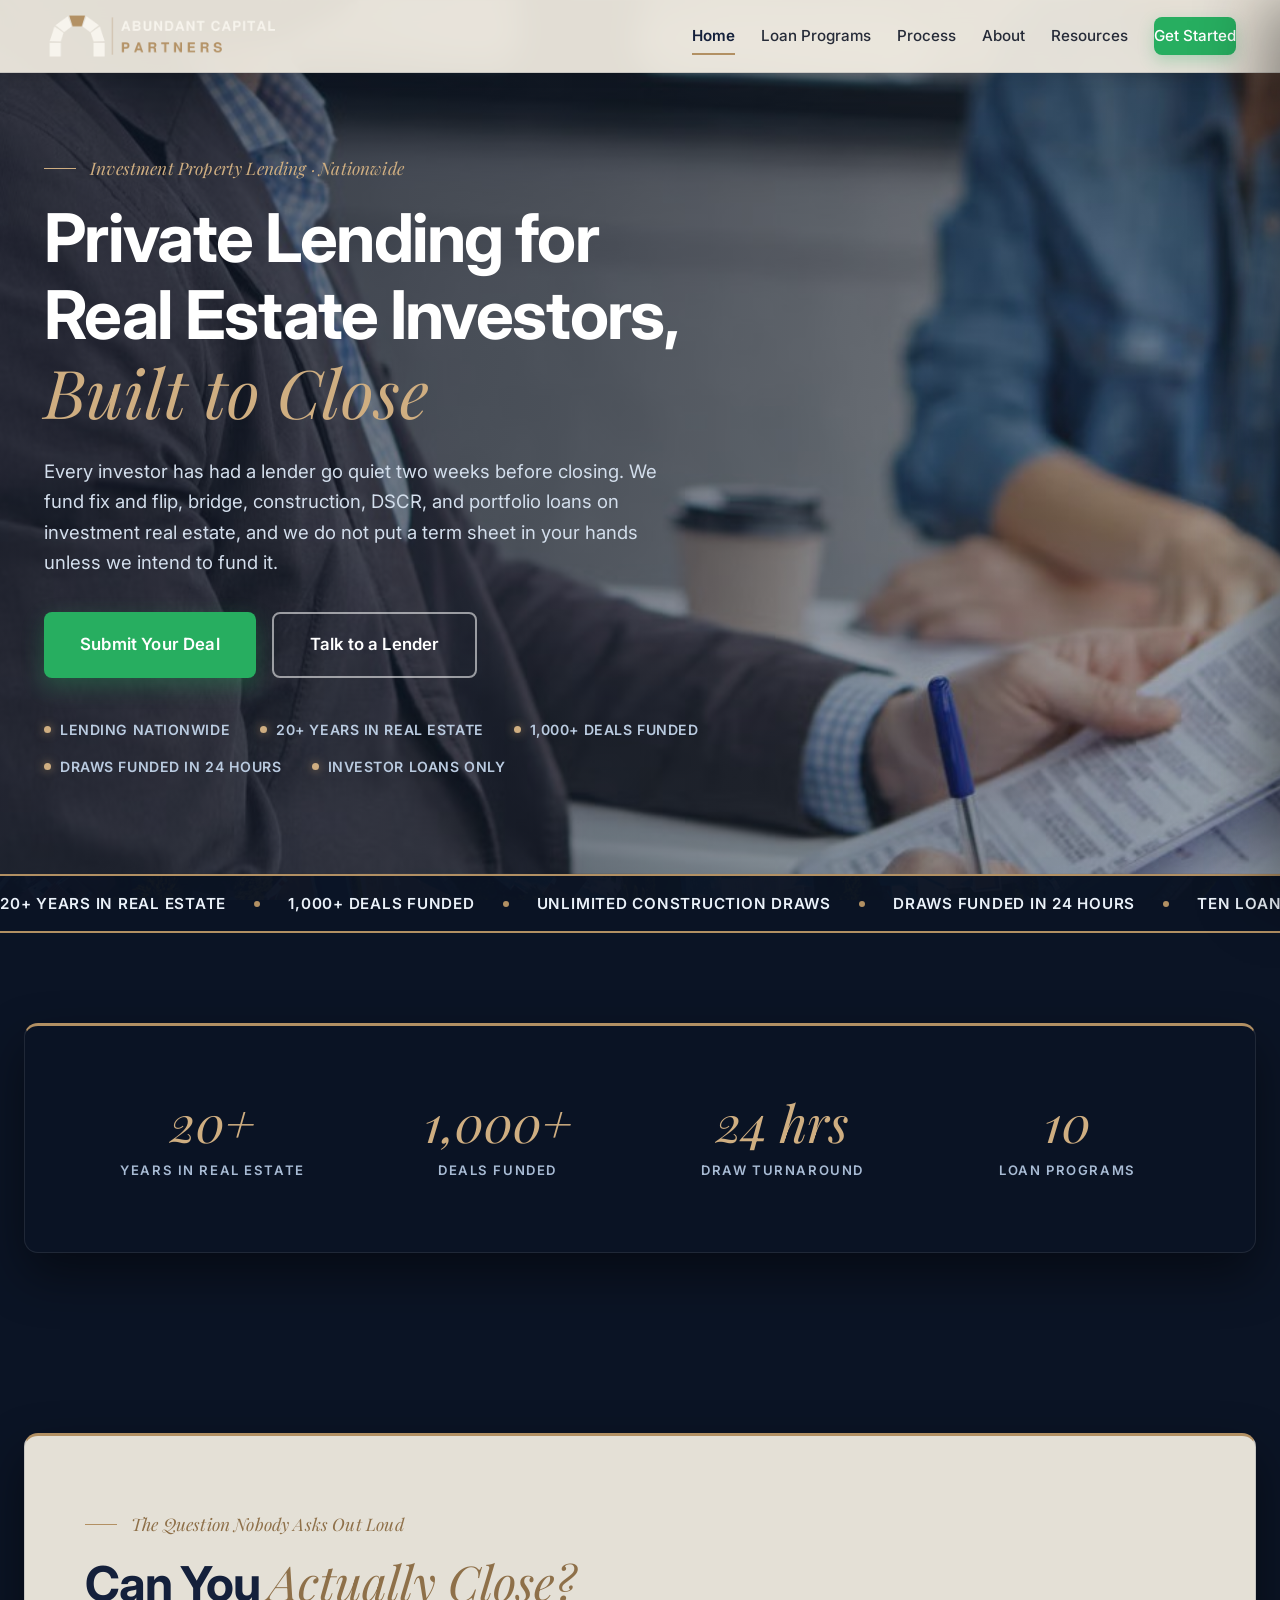
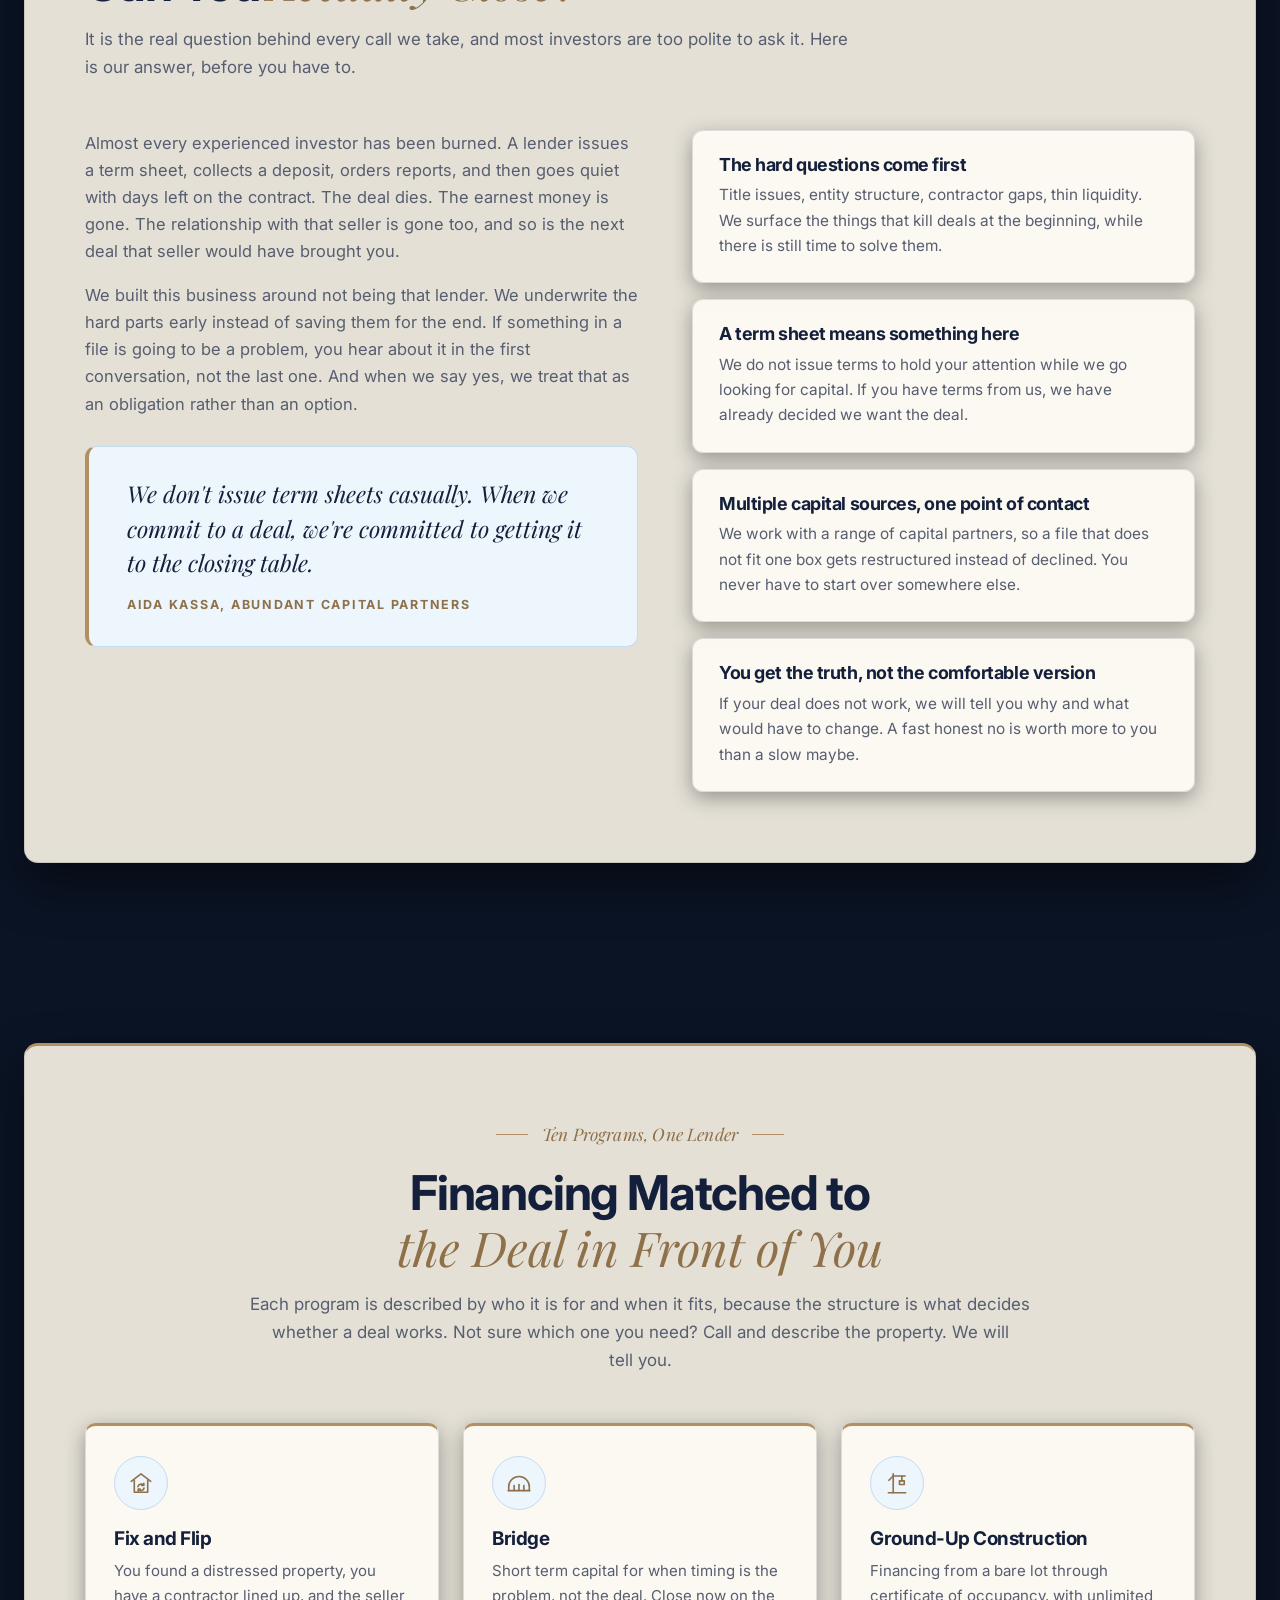
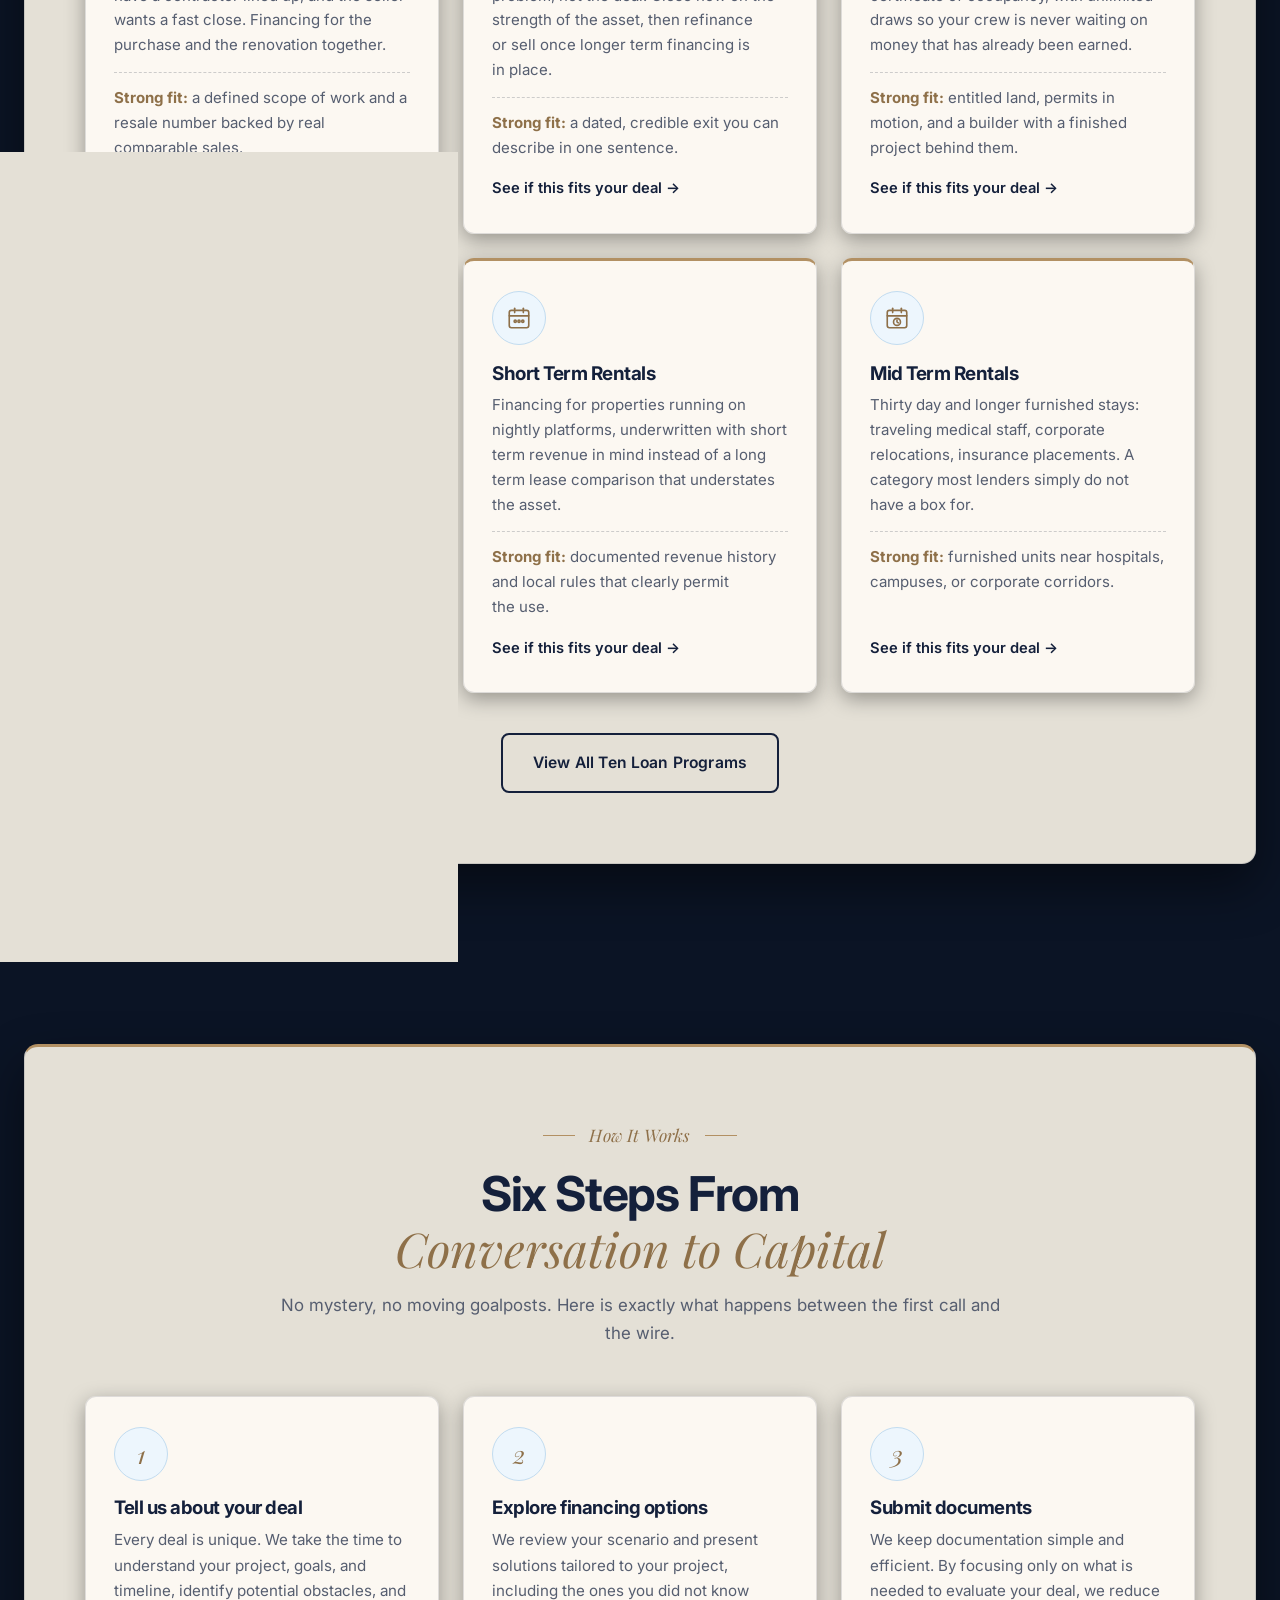
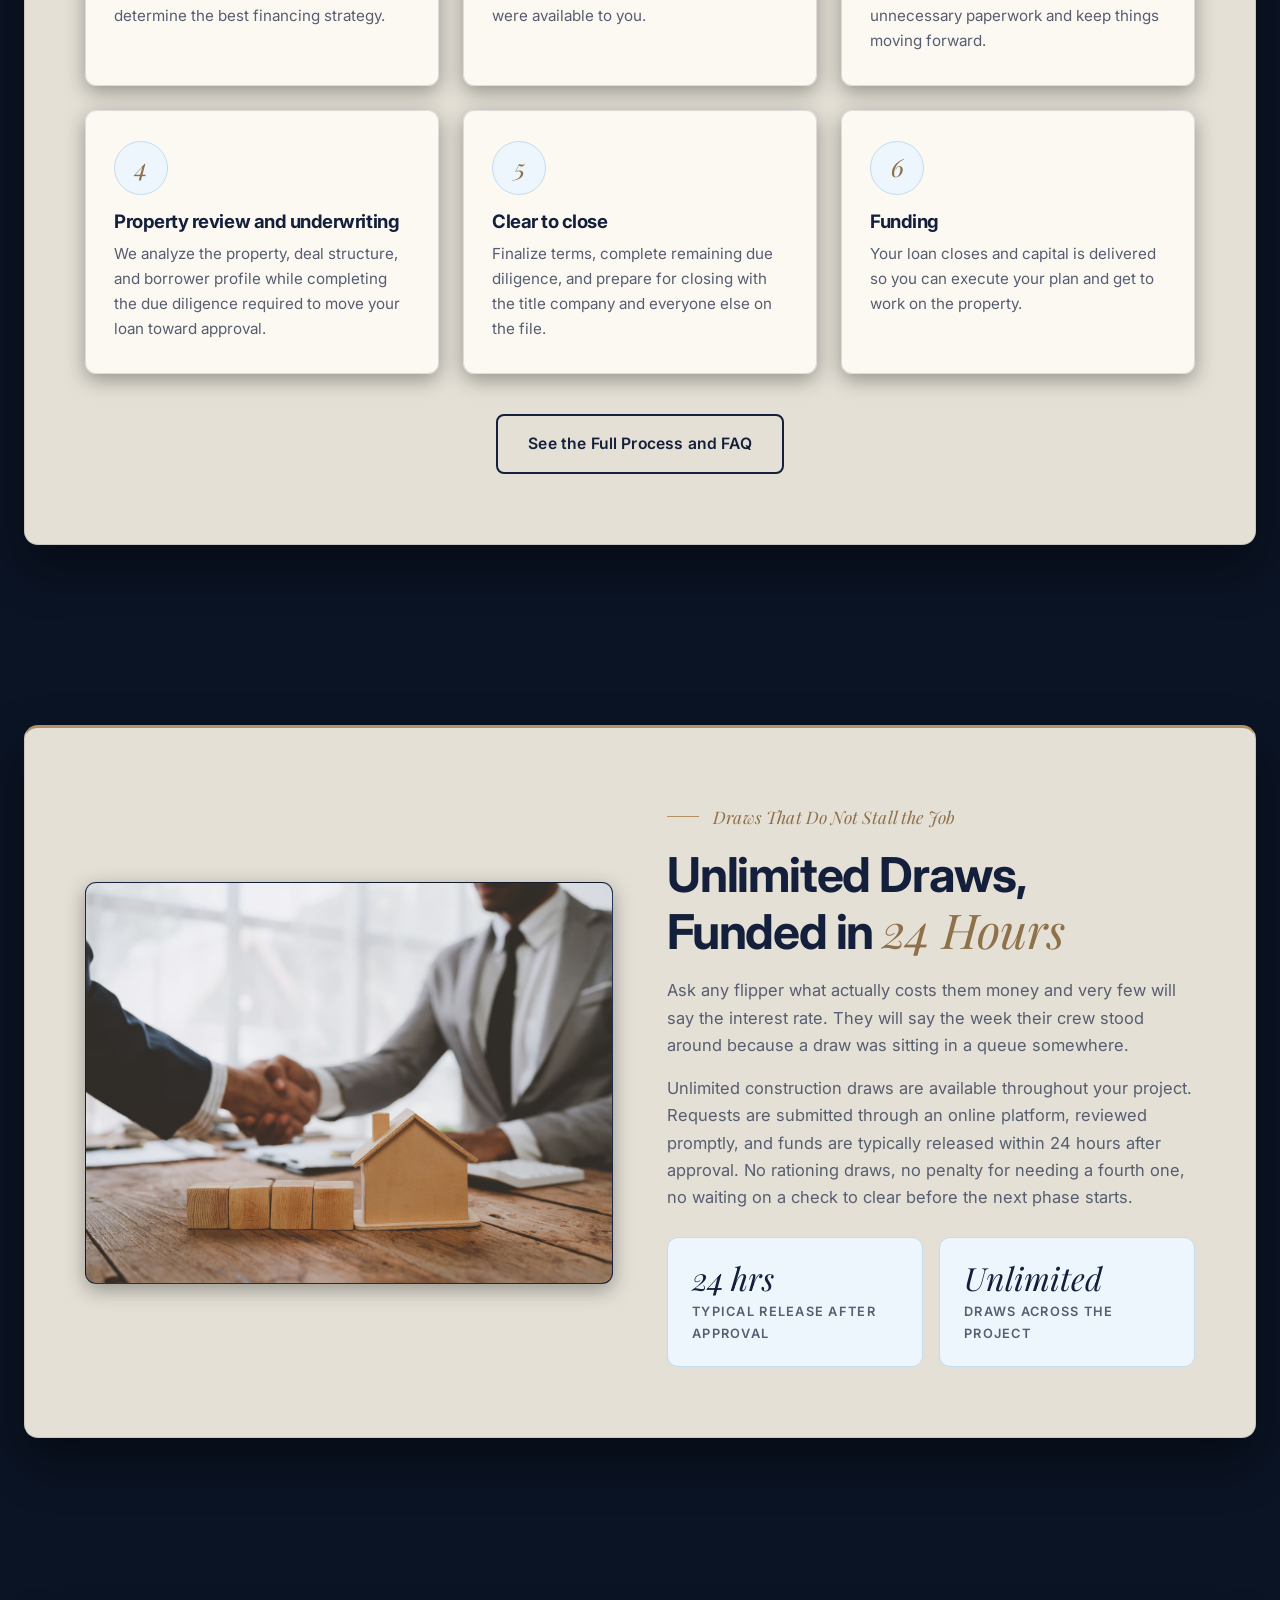
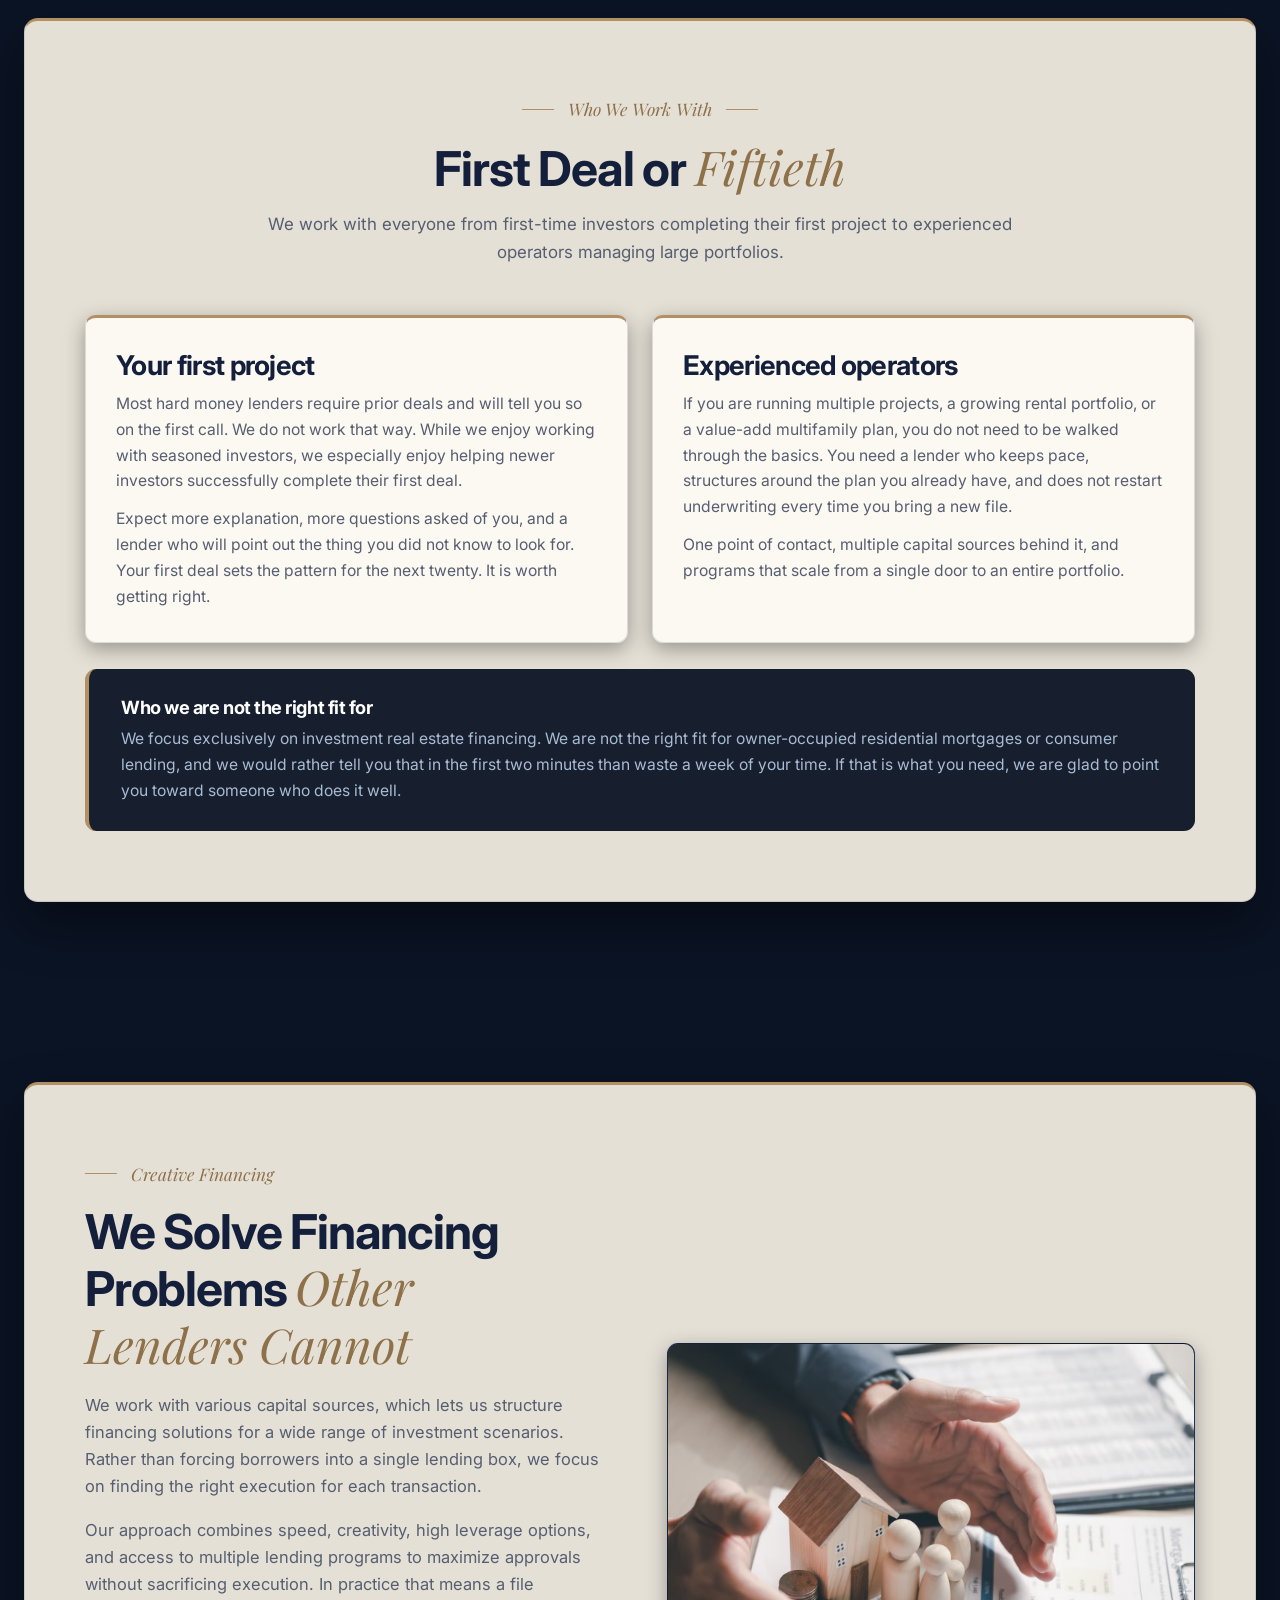
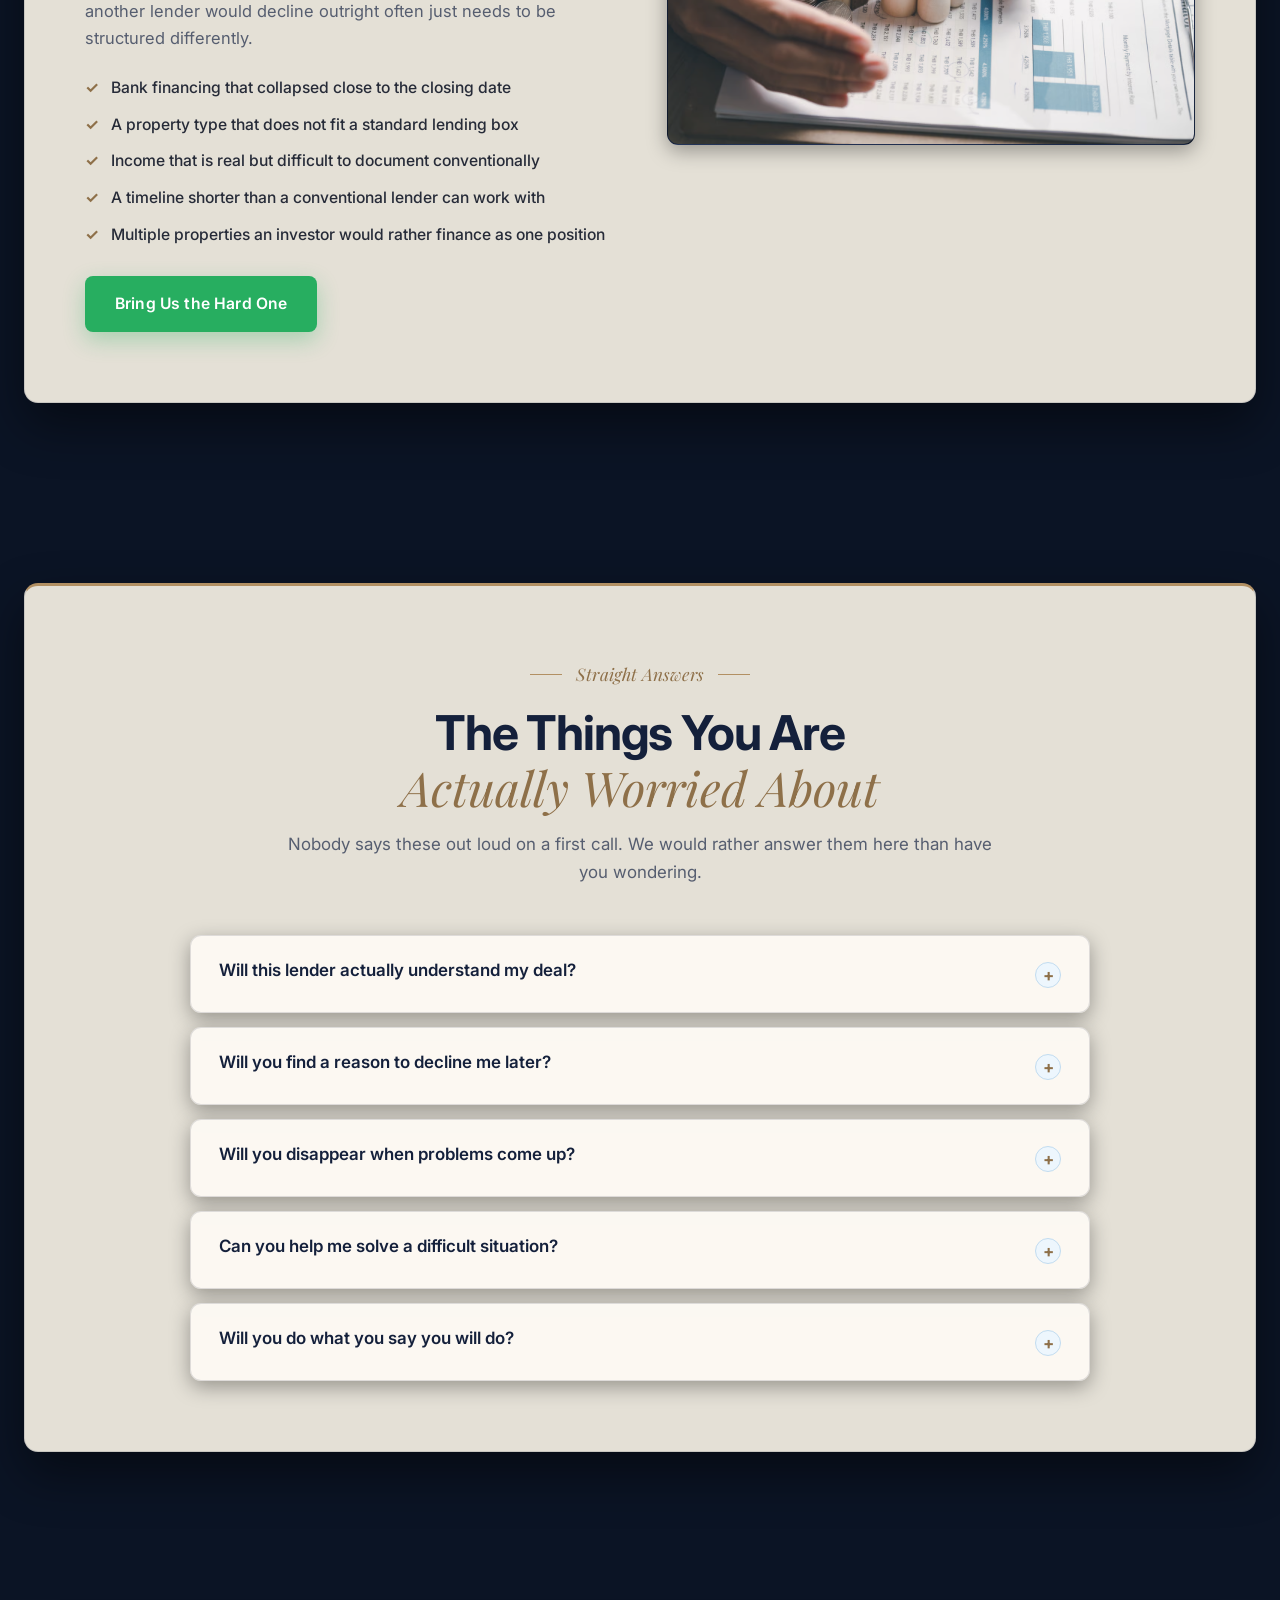
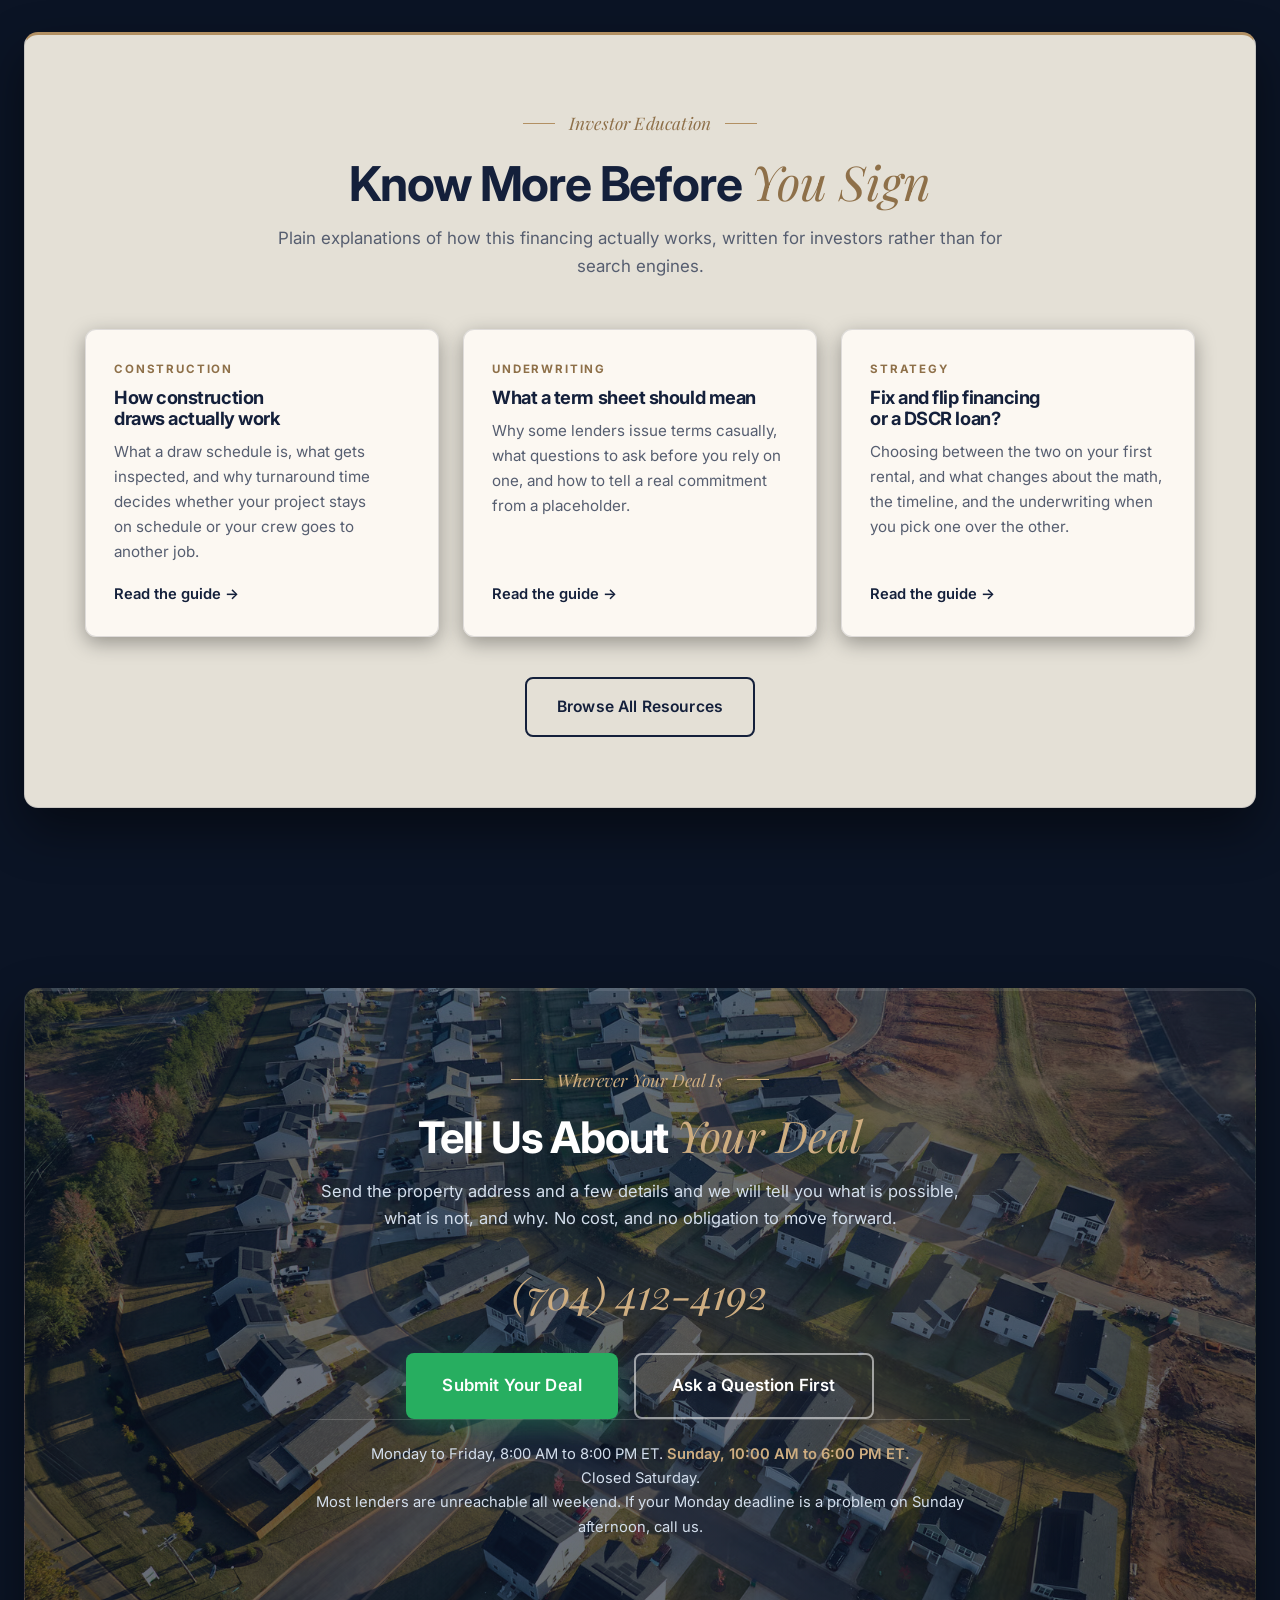
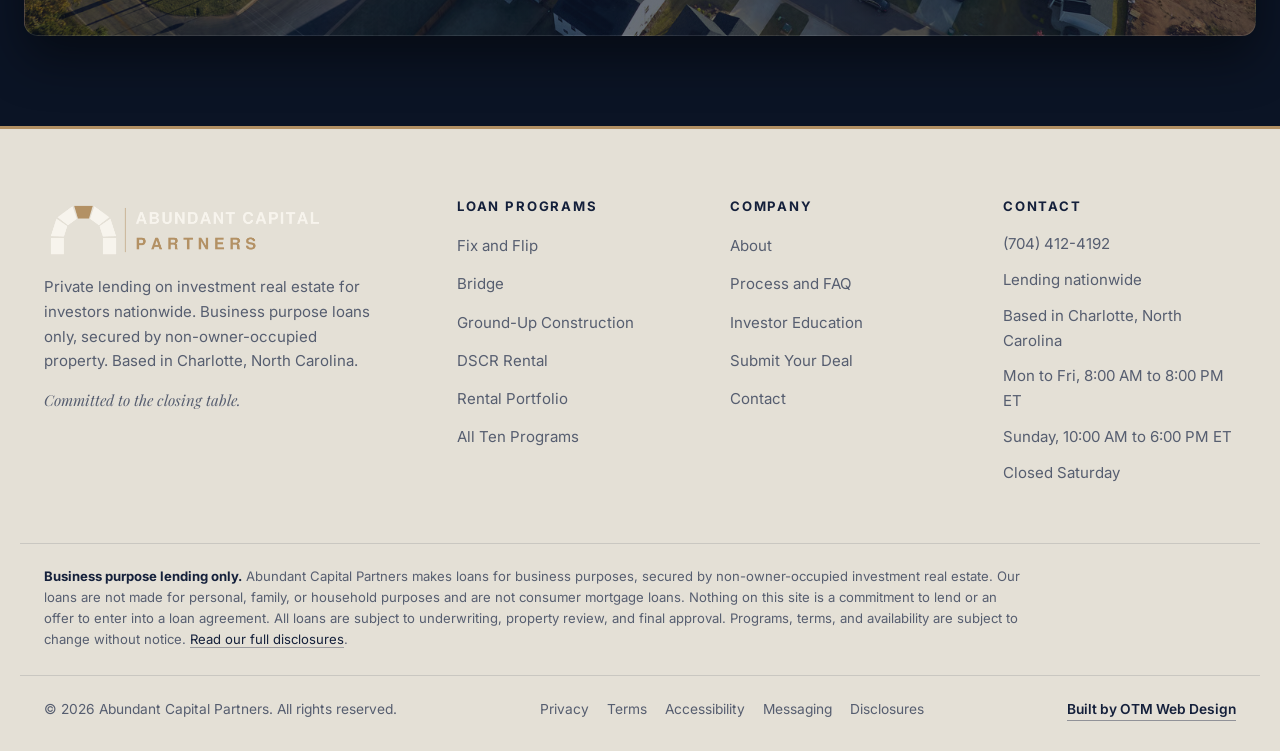
==== commit 44742201: "Reposition from Charlotte-only to nationwide lending Charlotte appeared in 80 places and most read a" ====
--- a/index.html
+++ b/index.html
@@ -3,24 +3,24 @@
 <head>
   <meta charset="UTF-8">
   <meta name="viewport" content="width=device-width, initial-scale=1.0">
-  <title>Abundant Capital Partners | Hard Money Lender | Charlotte NC</title>
-  <meta name="description" content="Hard money lender in Charlotte, NC funding fix and flip, bridge, construction, and DSCR loans for real estate investors. Unlimited draws funded in 24 hours.">
+  <title>Abundant Capital Partners | Nationwide Private Lender</title>
+  <meta name="description" content="Private lender funding fix and flip, bridge, construction, and DSCR loans for real estate investors nationwide. Unlimited construction draws funded in 24 hours.">
   <link rel="canonical" href="https://abundantcapitalpartners.com/">
   <link rel="icon" type="image/png" href="assets/favicon.png">
   <link rel="apple-touch-icon" href="assets/favicon.png">
 
   <meta property="og:type" content="website">
   <meta property="og:site_name" content="Abundant Capital Partners">
-  <meta property="og:title" content="Abundant Capital Partners | Hard Money Lender | Charlotte NC">
-  <meta property="og:description" content="Hard money lender in Charlotte, NC funding fix and flip, bridge, construction, and DSCR loans for real estate investors. Unlimited draws funded in 24 hours.">
+  <meta property="og:title" content="Abundant Capital Partners | Nationwide Private Lender">
+  <meta property="og:description" content="Private lender funding fix and flip, bridge, construction, and DSCR loans for real estate investors nationwide. Unlimited construction draws funded in 24 hours.">
   <meta property="og:url" content="https://abundantcapitalpartners.com/">
   <meta property="og:image" content="https://abundantcapitalpartners.com/assets/og-image.jpg">
   <meta property="og:image:width" content="1200">
   <meta property="og:image:height" content="630">
   <meta property="og:image:alt" content="Abundant Capital Partners">
   <meta name="twitter:card" content="summary_large_image">
-  <meta name="twitter:title" content="Abundant Capital Partners | Hard Money Lender | Charlotte NC">
-  <meta name="twitter:description" content="Hard money lender in Charlotte, NC funding fix and flip, bridge, construction, and DSCR loans for real estate investors. Unlimited draws funded in 24 hours.">
+  <meta name="twitter:title" content="Abundant Capital Partners | Nationwide Private Lender">
+  <meta name="twitter:description" content="Private lender funding fix and flip, bridge, construction, and DSCR loans for real estate investors nationwide. Unlimited construction draws funded in 24 hours.">
   <meta name="twitter:image" content="https://abundantcapitalpartners.com/assets/og-image.jpg">
 
   <script type="application/ld+json">
@@ -37,10 +37,10 @@
       "addressRegion": "NC",
       "addressCountry": "US"
     },
-    "areaServed": [
-      { "@type": "City", "name": "Charlotte" },
-      { "@type": "State", "name": "North Carolina" }
-    ],
+    "areaServed": {
+      "@type": "Country",
+      "name": "United States"
+    },
     "openingHoursSpecification": [
       {
         "@type": "OpeningHoursSpecification",
@@ -55,7 +55,7 @@
         "closes": "18:00"
       }
     ],
-    "description": "Private lender making business purpose loans secured by non-owner-occupied investment real estate. Fix and flip, bridge, ground-up construction, DSCR rental, short and mid term rental, cash-out refinance, rental portfolio, multifamily bridge, and commercial bridge financing for real estate investors in Charlotte, North Carolina.",
+    "description": "Private lender making business purpose loans secured by non-owner-occupied investment real estate. Fix and flip, bridge, ground-up construction, DSCR rental, short and mid term rental, cash-out refinance, rental portfolio, multifamily bridge, and commercial bridge financing for real estate investors across the United States.",
     "makesOffer": [
       { "@type": "Offer", "itemOffered": { "@type": "LoanOrCredit", "name": "Fix and Flip Loans" } },
       { "@type": "Offer", "itemOffered": { "@type": "LoanOrCredit", "name": "Bridge Loans" } },
@@ -109,14 +109,15 @@
   <header class="hero" style="background-image: url('assets/hero-home.jpg');">
     <div class="inner">
       <div class="hero-content">
-        <span class="eyebrow">Charlotte, North Carolina &middot; Investment Property Lending</span>
-        <h1>Private Lending for Charlotte Real Estate Investors, <em>Built to Close</em></h1>
+        <span class="eyebrow">Investment Property Lending &middot; Nationwide</span>
+        <h1>Private Lending for Real Estate Investors, <em>Built to Close</em></h1>
         <p>Every investor has had a lender go quiet two weeks before closing. We fund fix and flip, bridge, construction, DSCR, and portfolio loans on investment real estate, and we do not put a term sheet in your hands unless we intend to fund it.</p>
         <div class="hero-actions">
           <a href="contact.html" class="btn btn-primary btn-lg">Submit Your Deal</a>
           <a href="tel:+17044124192" class="btn btn-ghost btn-lg">Talk to a Lender</a>
         </div>
         <div class="hero-trust">
+          <span>Lending Nationwide</span>
           <span>20+ Years in Real Estate</span>
           <span>1,000+ Deals Funded</span>
           <span>Draws Funded in 24 Hours</span>
@@ -134,12 +135,14 @@
       <span class="marquee-item">Unlimited Construction Draws</span>
       <span class="marquee-item">Draws Funded in 24 Hours</span>
       <span class="marquee-item">Ten Loan Programs</span>
+      <span class="marquee-item">Lending Nationwide</span>
       <span class="marquee-item">Open Sundays</span>
       <span class="marquee-item">20+ Years in Real Estate</span>
       <span class="marquee-item">1,000+ Deals Funded</span>
       <span class="marquee-item">Unlimited Construction Draws</span>
       <span class="marquee-item">Draws Funded in 24 Hours</span>
       <span class="marquee-item">Ten Loan Programs</span>
+      <span class="marquee-item">Lending Nationwide</span>
       <span class="marquee-item">Open Sundays</span>
     </div>
   </div>
@@ -478,7 +481,7 @@
           </button>
           <div class="qa-a" aria-hidden="true">
             <div class="qa-a-inner">
-              <p>That is the entire business. We are not trying to be the biggest hard money lender in Charlotte. We are trying to be the first lender you think of when you need certainty, honest guidance, and a financing solution that actually works.</p>
+              <p>That is the entire business. We are not trying to be the biggest hard money lender out there. We are trying to be the first lender you think of when you need certainty, honest guidance, and a financing solution that actually works.</p>
               <p>That only happens by doing what we said, on the timeline we said, on deal after deal. It also means telling you the truth when it is not what you want to hear, because a lender who only ever agrees with you is not protecting you from anything.</p>
             </div>
           </div>
@@ -525,7 +528,7 @@
   <!-- CTA -->
   <section>
     <div class="container cta">
-      <span class="eyebrow eyebrow--center">Charlotte, North Carolina</span>
+      <span class="eyebrow eyebrow--center">Wherever Your Deal Is</span>
       <h2>Tell Us About <em>Your Deal</em></h2>
       <p>Send the property address and a few details and we will tell you what is possible, what is not, and why. No cost, and no obligation to move forward.</p>
       <a href="tel:+17044124192" class="cta-phone">(704) 412-4192</a>
@@ -547,7 +550,7 @@
     <div class="footer-grid">
       <div class="footer-brand">
         <img src="assets/logo.png" alt="Abundant Capital Partners logo">
-        <p>Private lending on investment real estate for investors in Charlotte, North Carolina. Business purpose loans only, secured by non-owner-occupied property.</p>
+        <p>Private lending on investment real estate for investors nationwide. Business purpose loans only, secured by non-owner-occupied property. Based in Charlotte, North Carolina.</p>
         <p class="footer-tag">Committed to the closing table.</p>
       </div>
       <div class="footer-col">
@@ -575,7 +578,8 @@
         <h4>Contact</h4>
         <ul class="footer-contact">
           <li><a href="tel:+17044124192">(704) 412-4192</a></li>
-          <li><span>Charlotte, North Carolina</span></li>
+          <li><span>Lending nationwide</span></li>
+          <li><span>Based in Charlotte, North Carolina</span></li>
           <li><span>Mon to Fri, 8:00 AM to 8:00 PM ET</span></li>
           <li><span>Sunday, 10:00 AM to 6:00 PM ET</span></li>
           <li><span>Closed Saturday</span></li>
--- a/styles.css
+++ b/styles.css
@@ -584,6 +584,9 @@
 
 /* Light-blue proof tiles, used for the draw turnaround numbers */
 .proof-row { display: grid; grid-template-columns: repeat(2, 1fr); gap: 16px; margin-top: 26px; }
+.proof-row--three { grid-template-columns: repeat(3, 1fr); gap: 12px; }
+.proof-row--three .proof-tile { padding: 18px 16px; }
+.proof-row--three .proof-tile strong { font-size: 1.55rem; }
 .proof-tile {
   background: var(--blue-tint); border: 1px solid var(--blue-line);
   border-radius: var(--radius-card); padding: 22px 24px;
@@ -1141,7 +1144,7 @@
   .program-detail-head { flex-direction: column; align-items: flex-start; gap: 16px; }
   .form-toggle { display: flex; width: 100%; }
   .form-toggle-btn { flex: 1; padding: 12px 14px; font-size: 0.88rem; text-align: center; }
-  .proof-row { grid-template-columns: 1fr; }
+  .proof-row, .proof-row--three { grid-template-columns: 1fr; }
   .footer-grid { grid-template-columns: 1fr; }
   .field-row { grid-template-columns: 1fr; }
   .gallery-stage { height: 230px; }
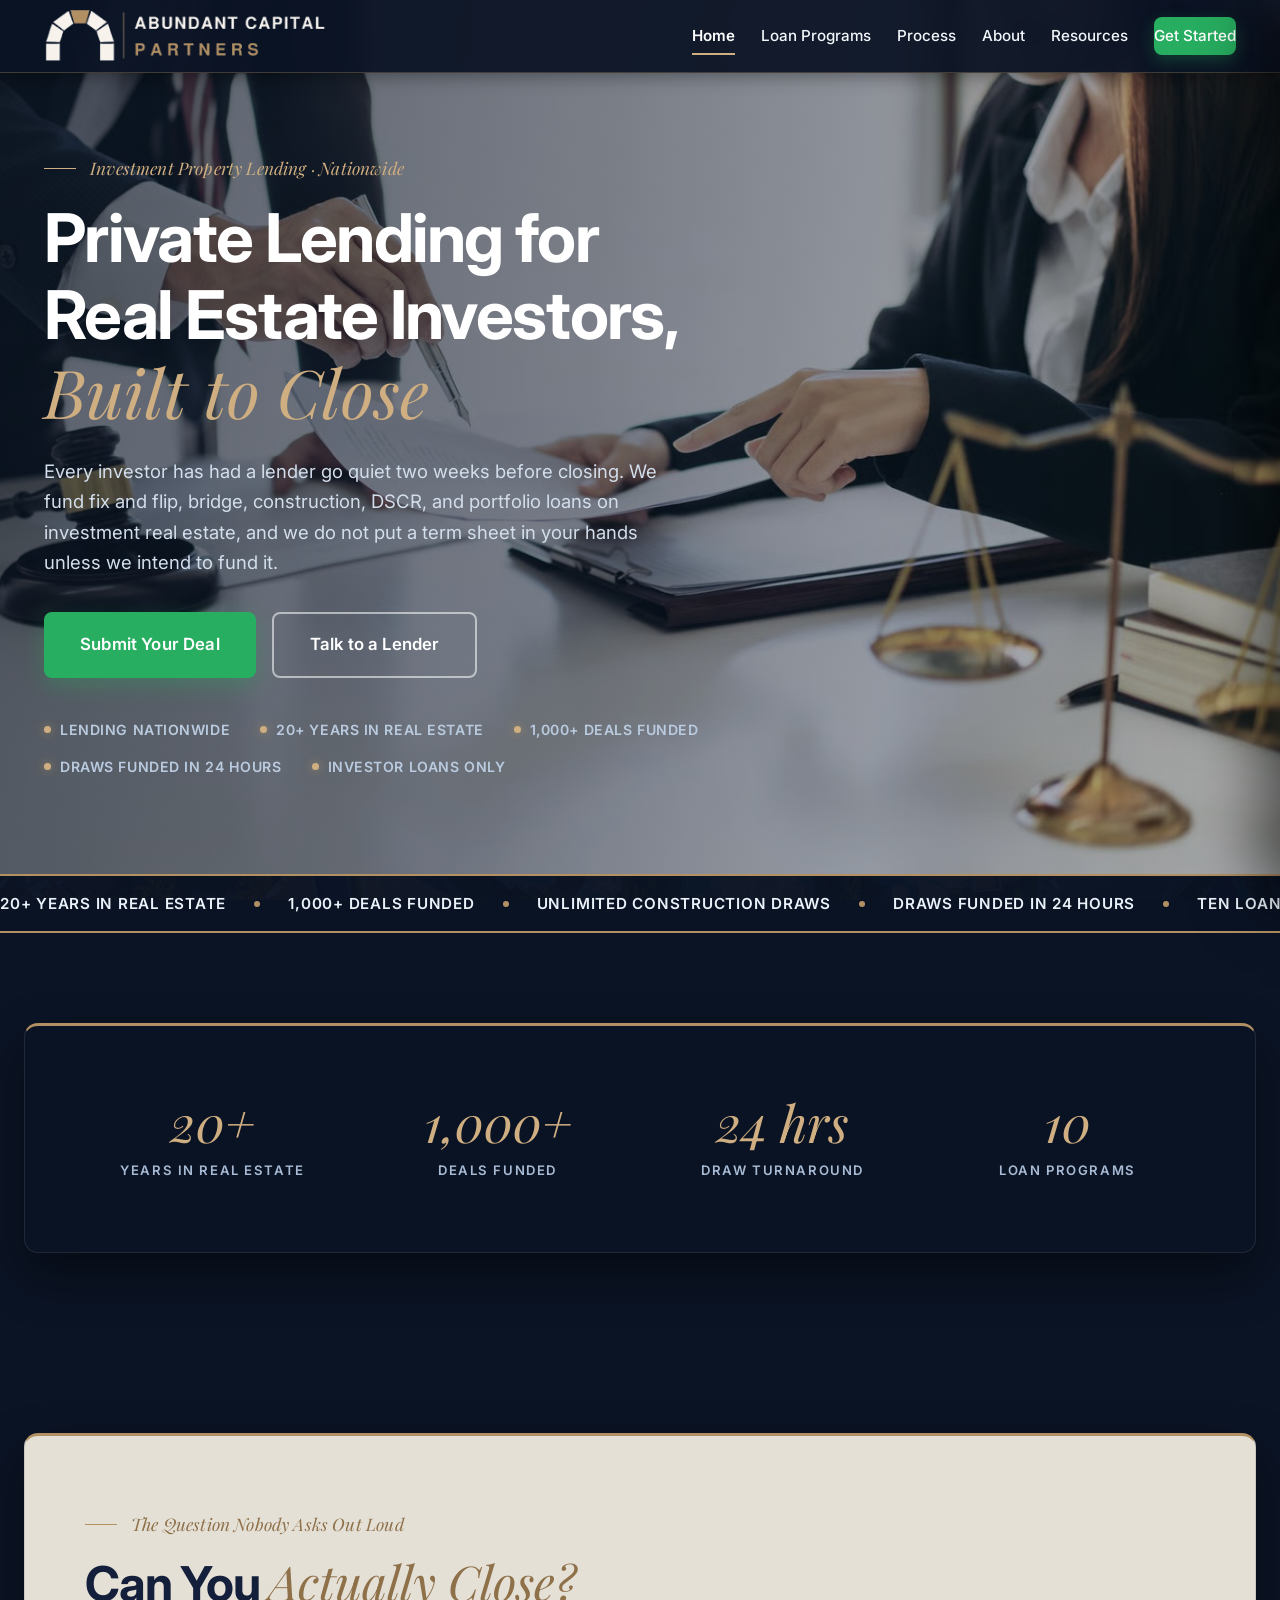
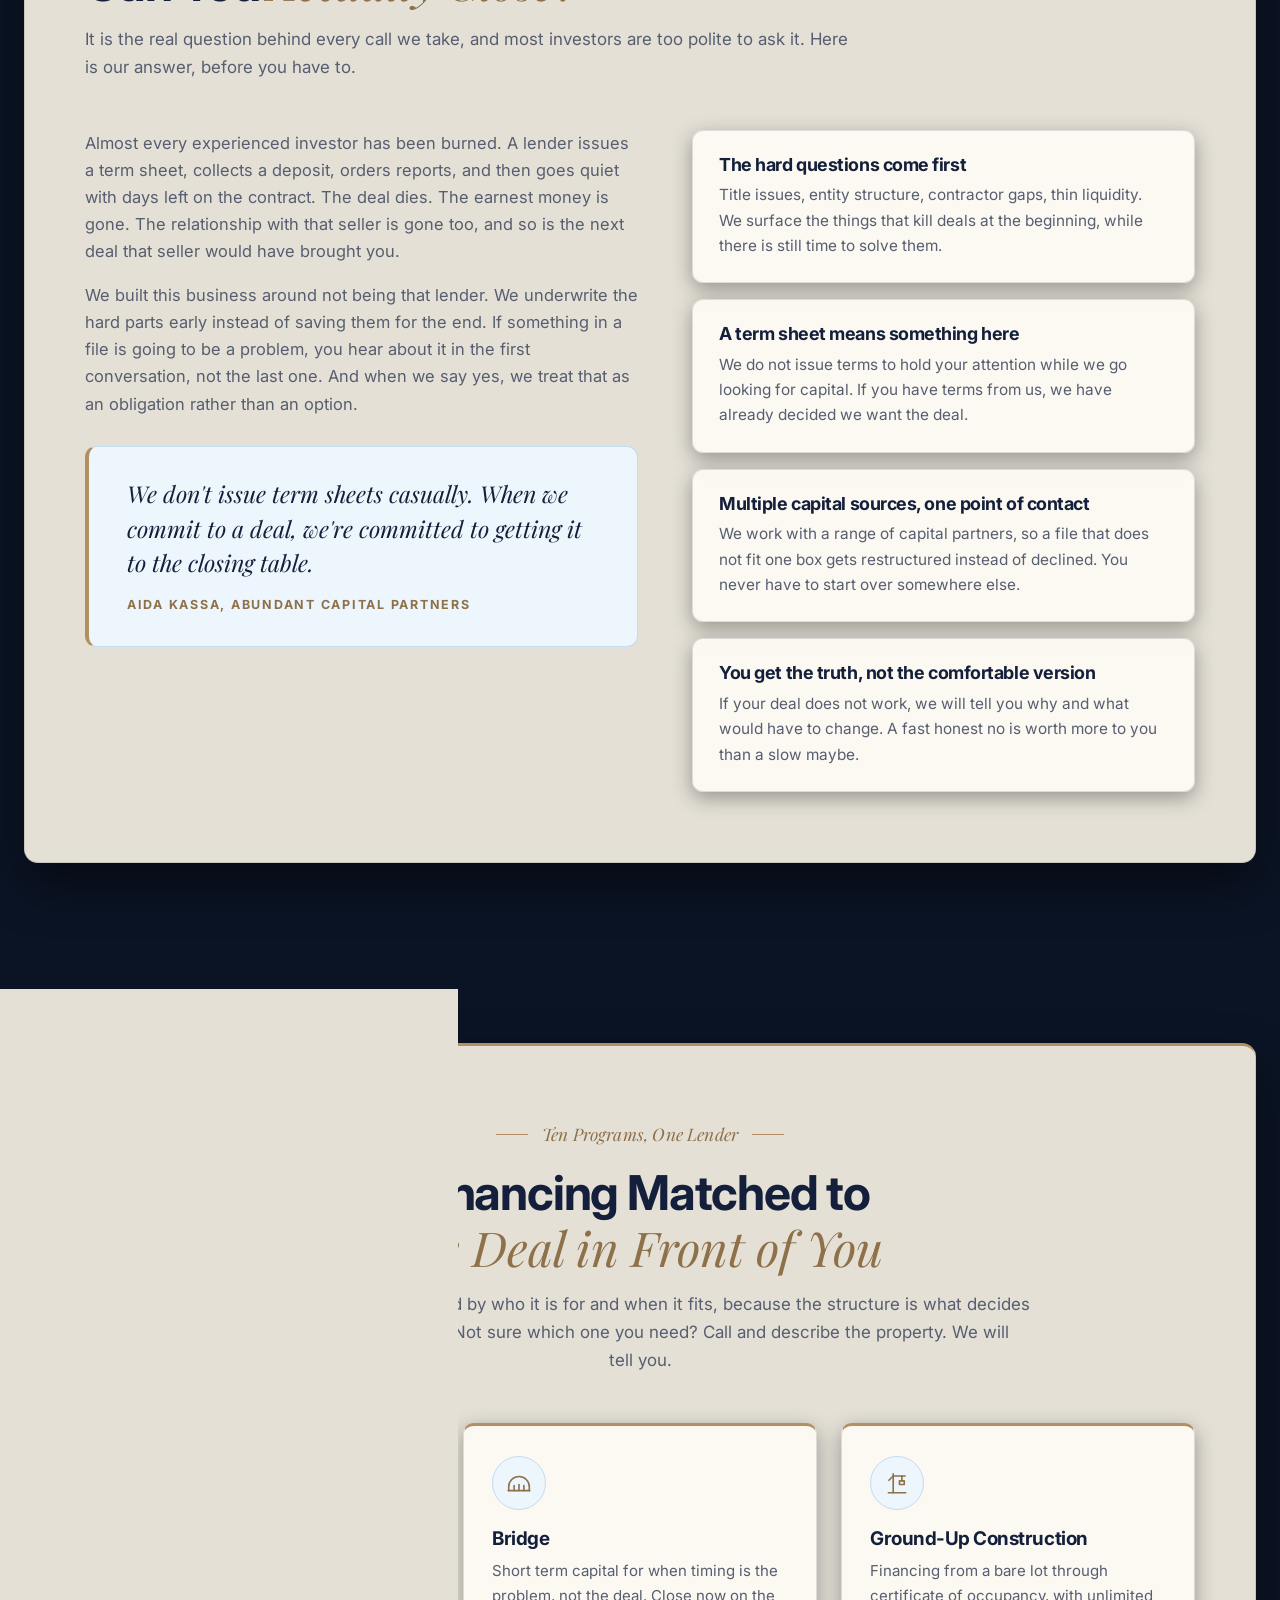
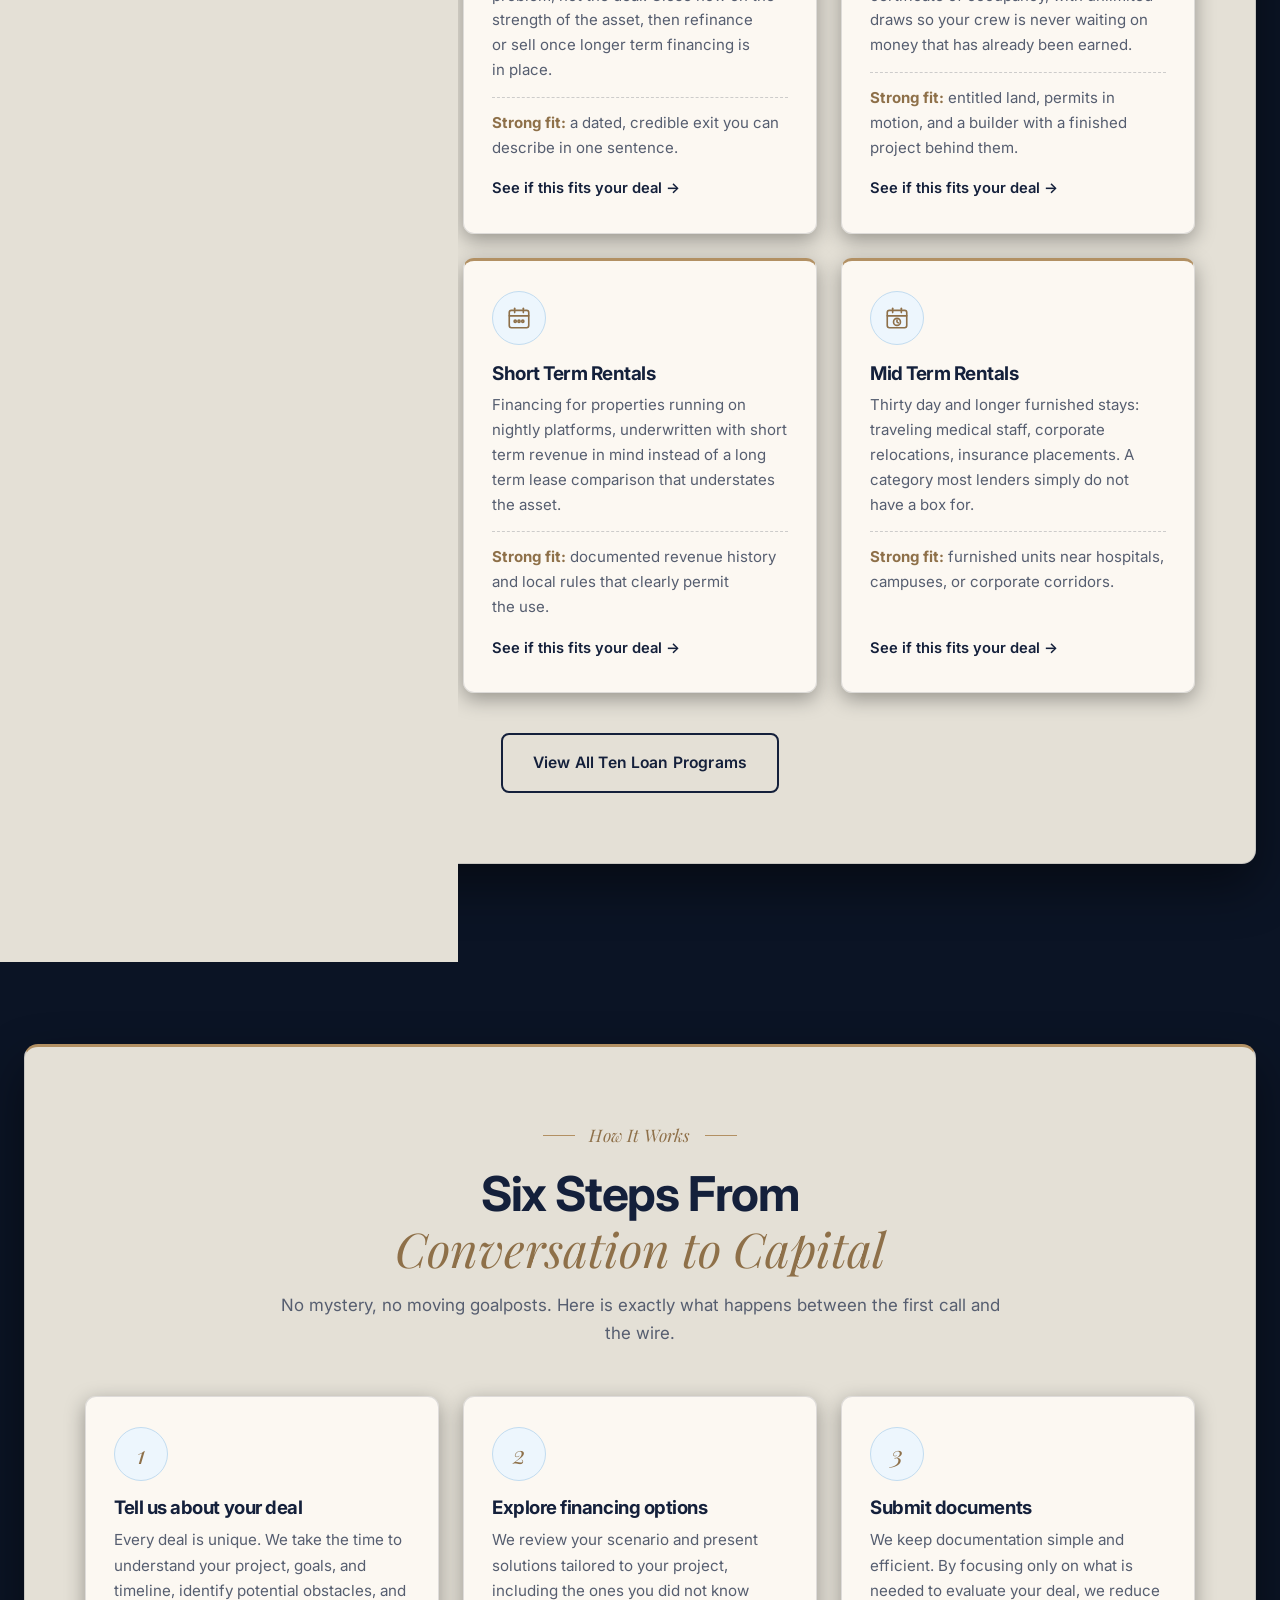
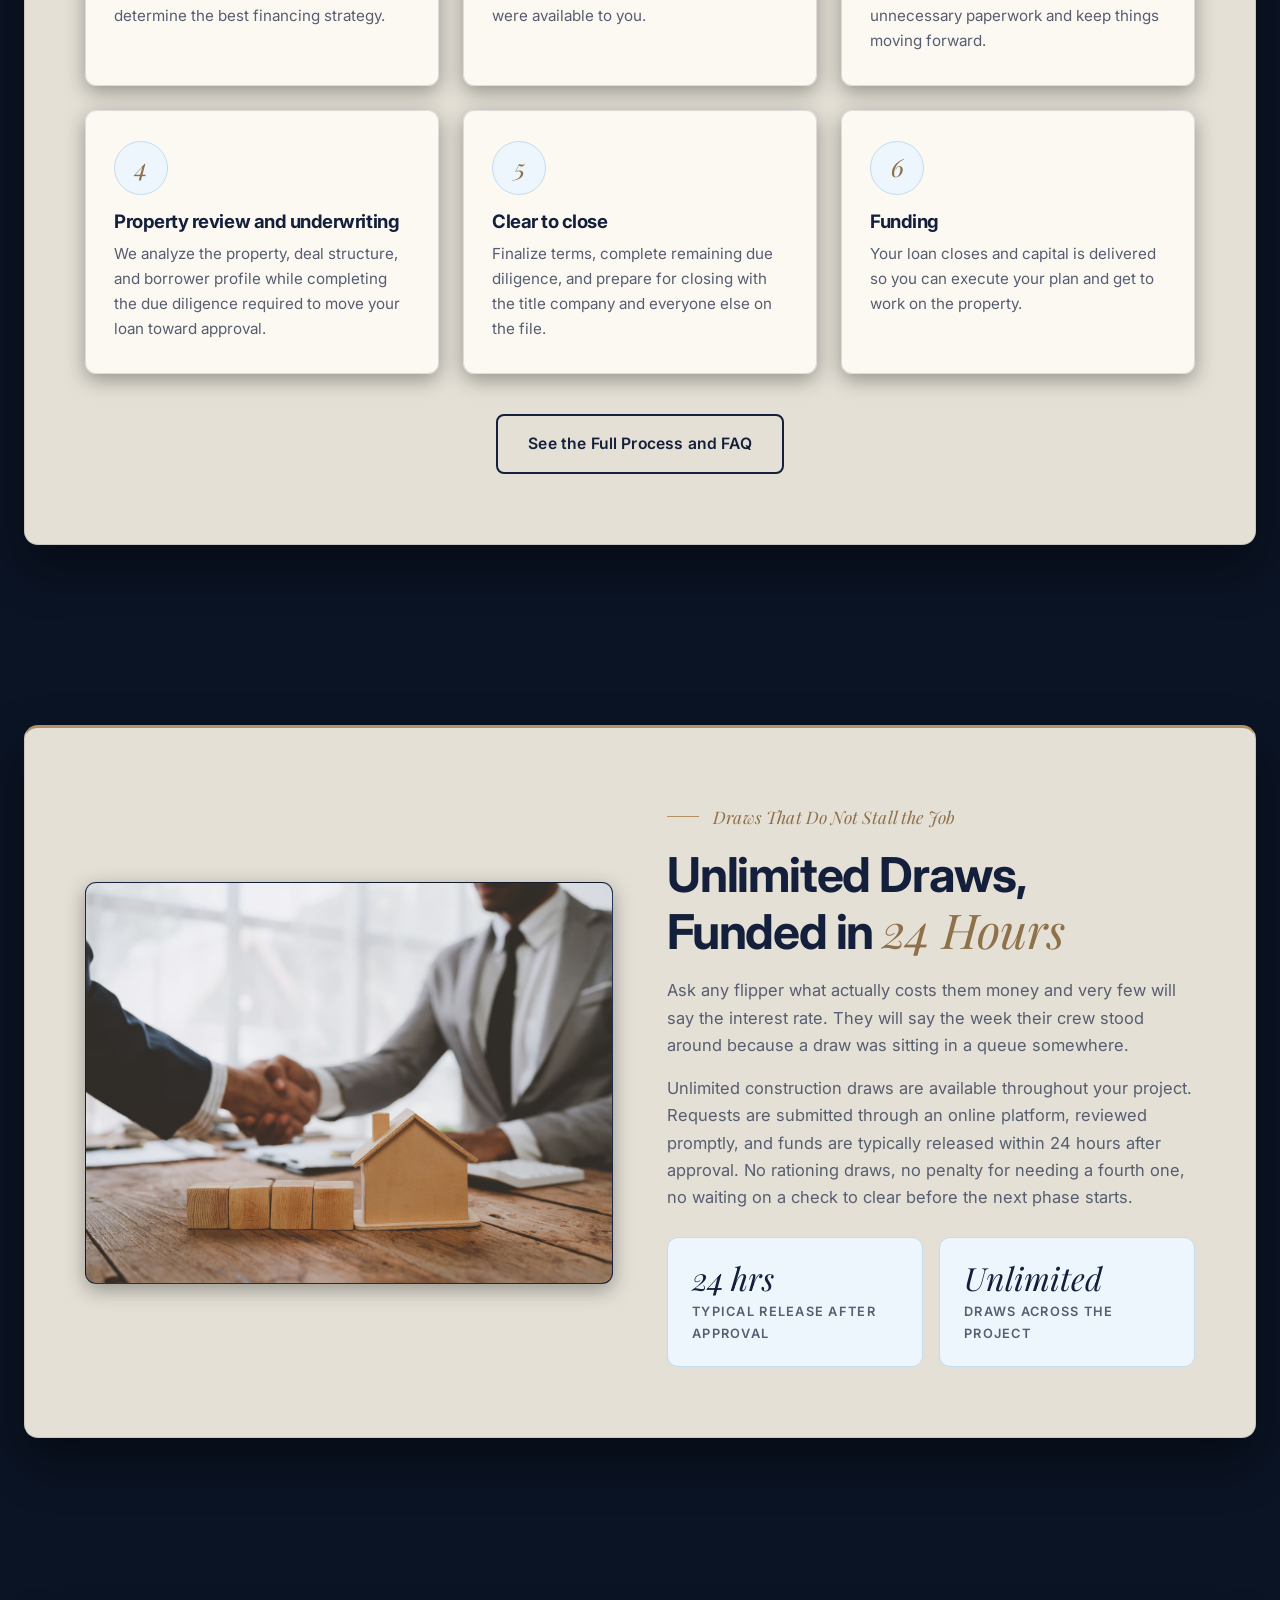
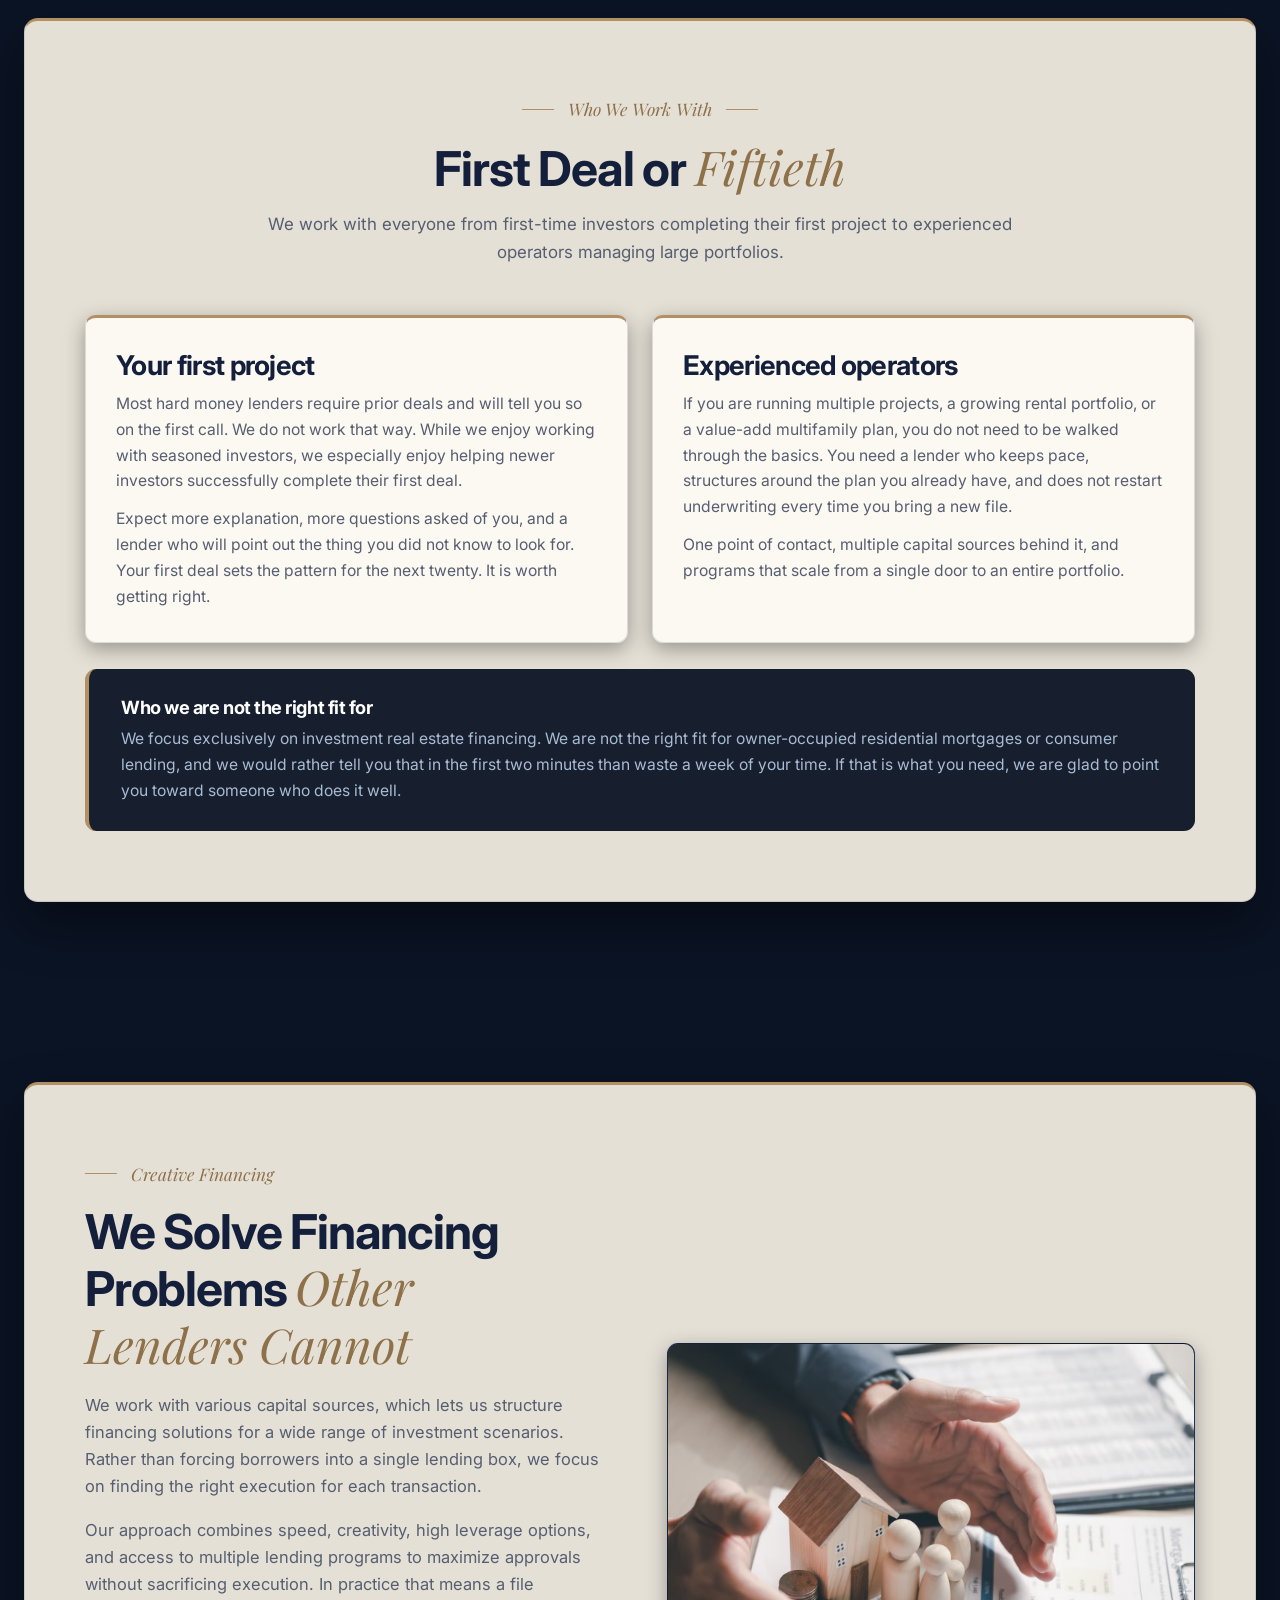
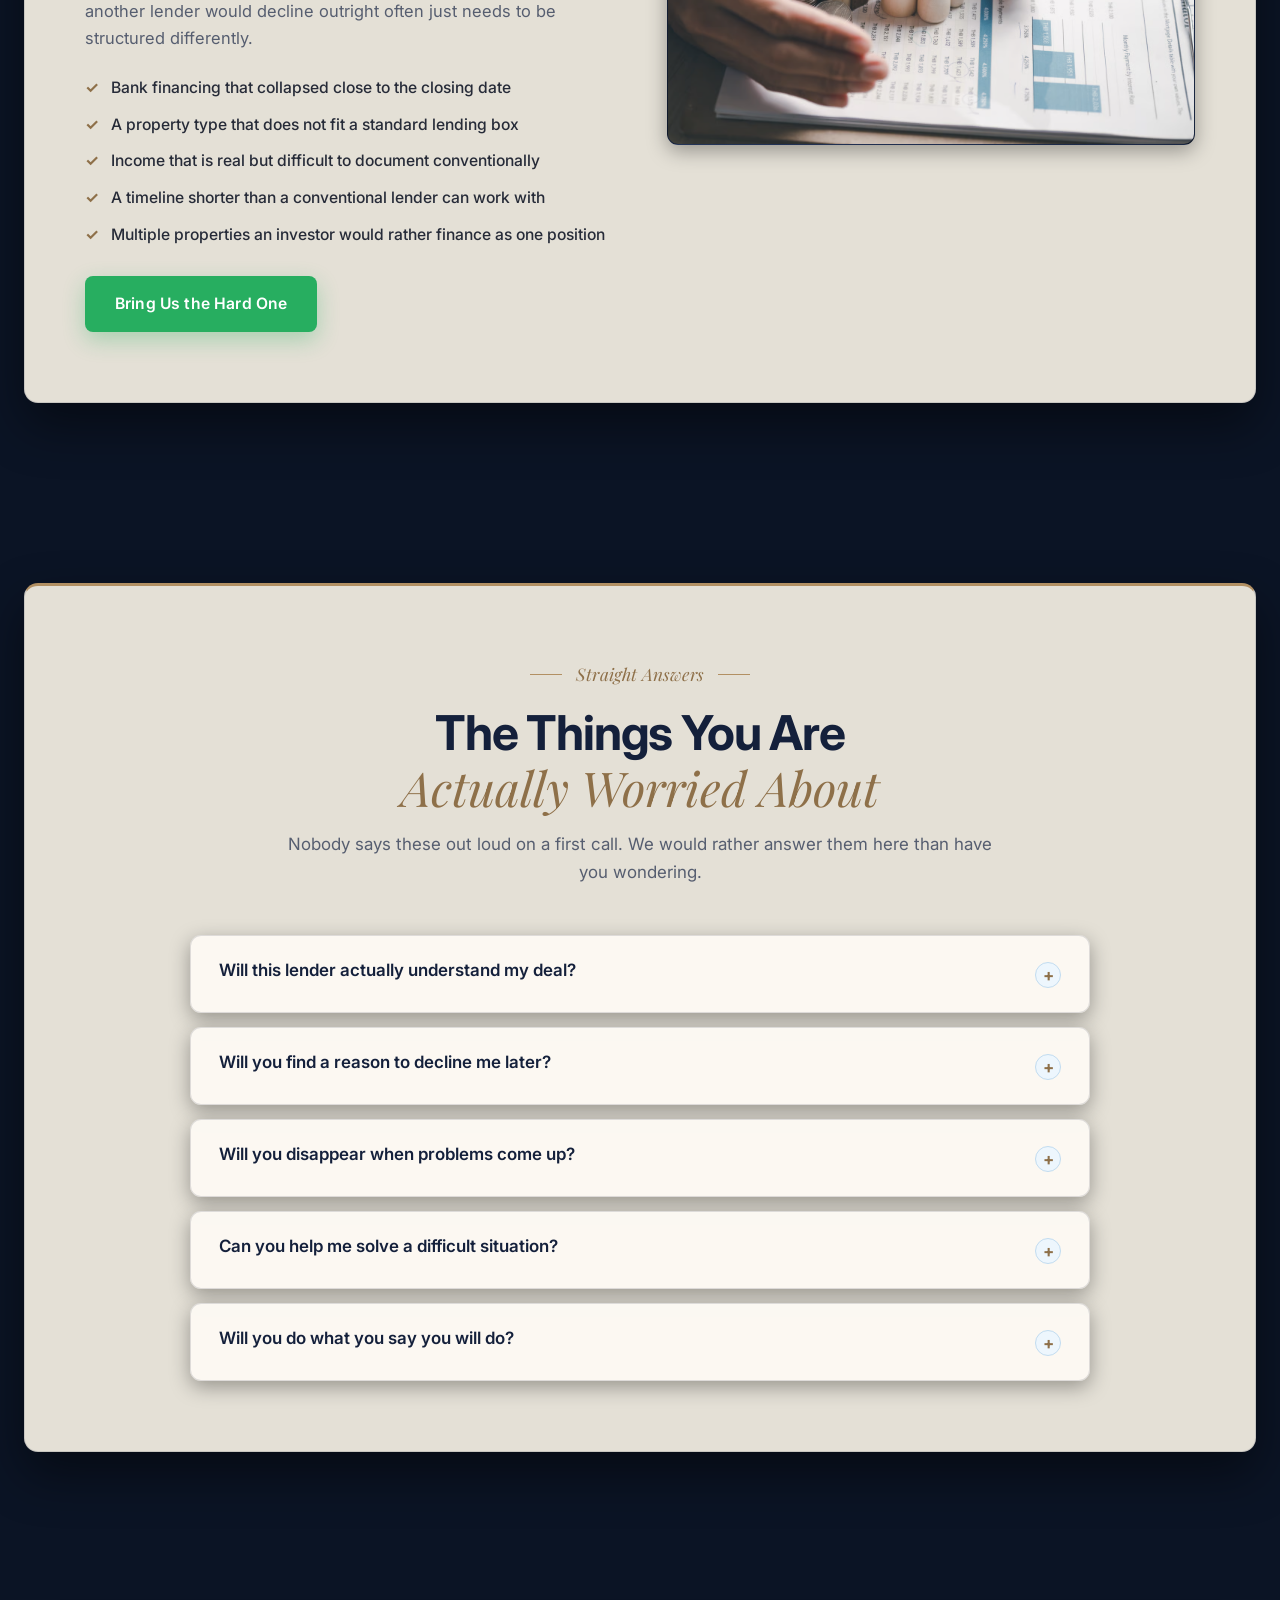
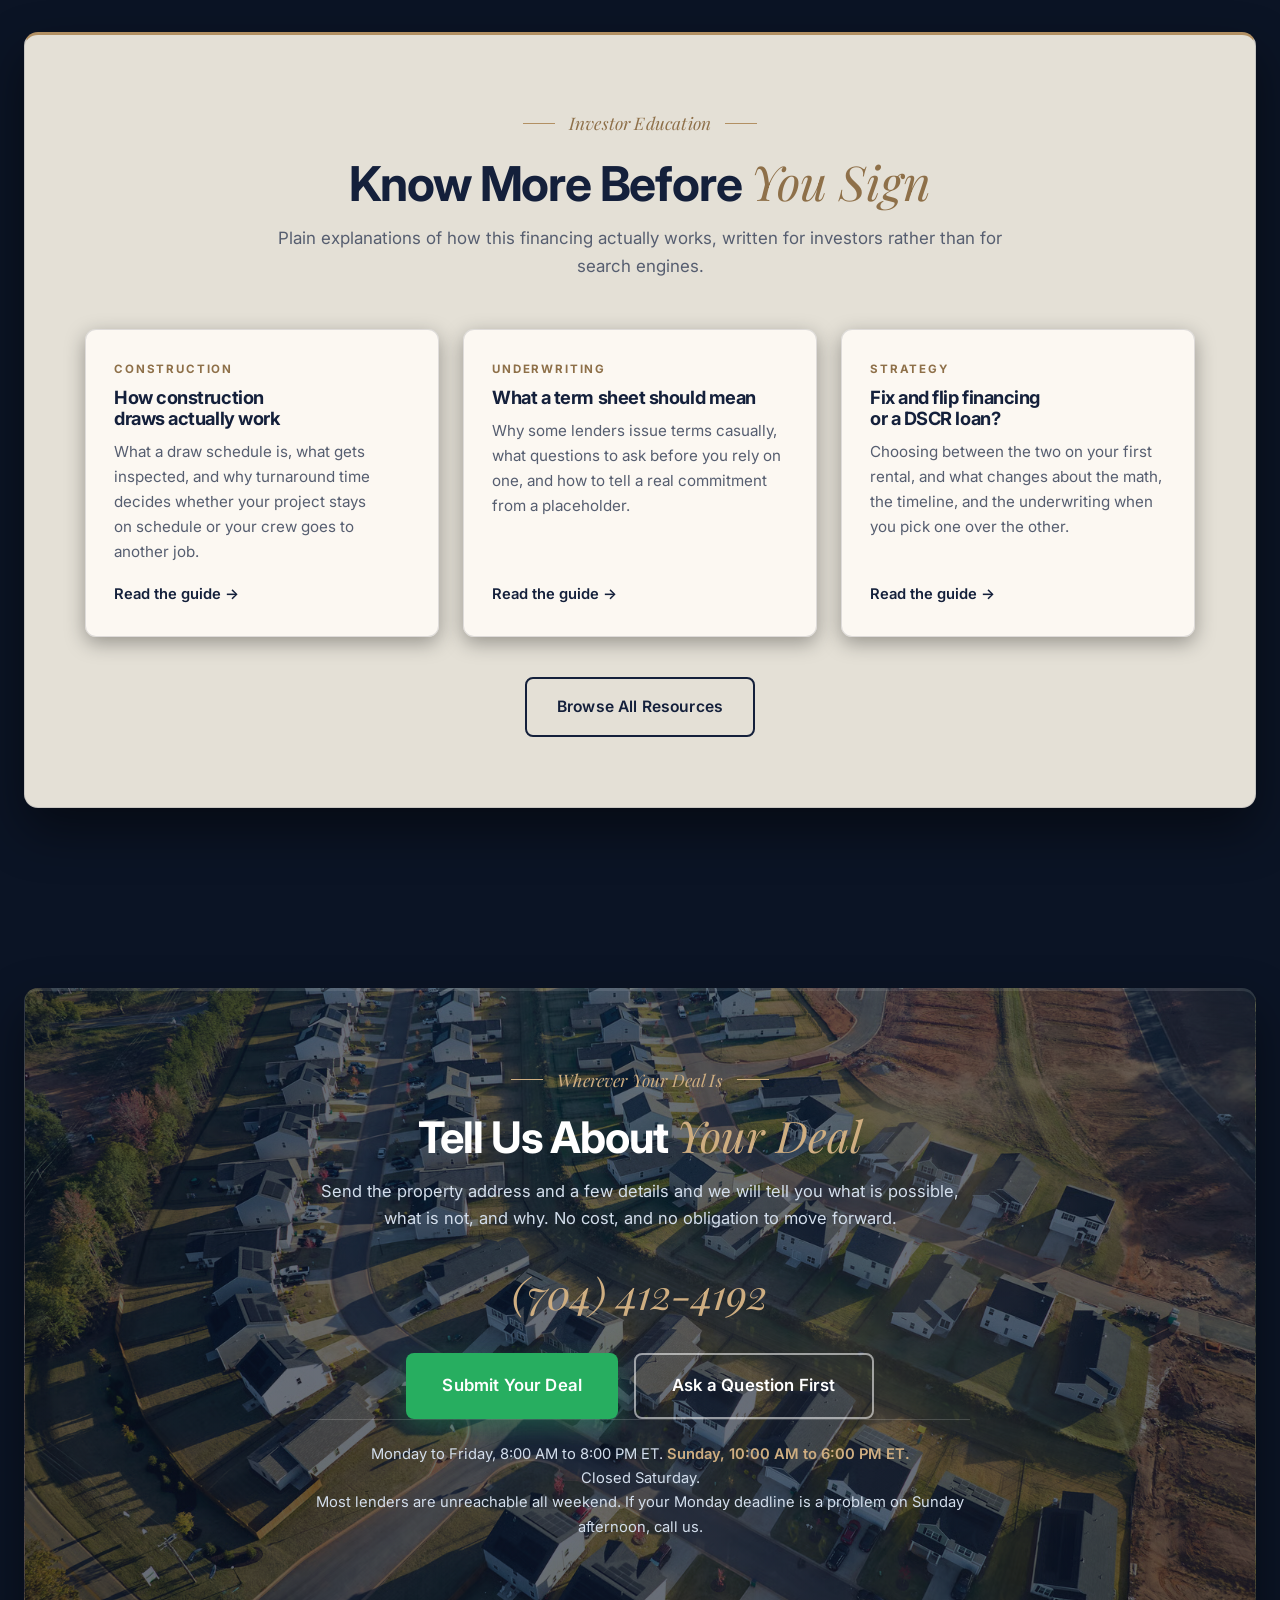
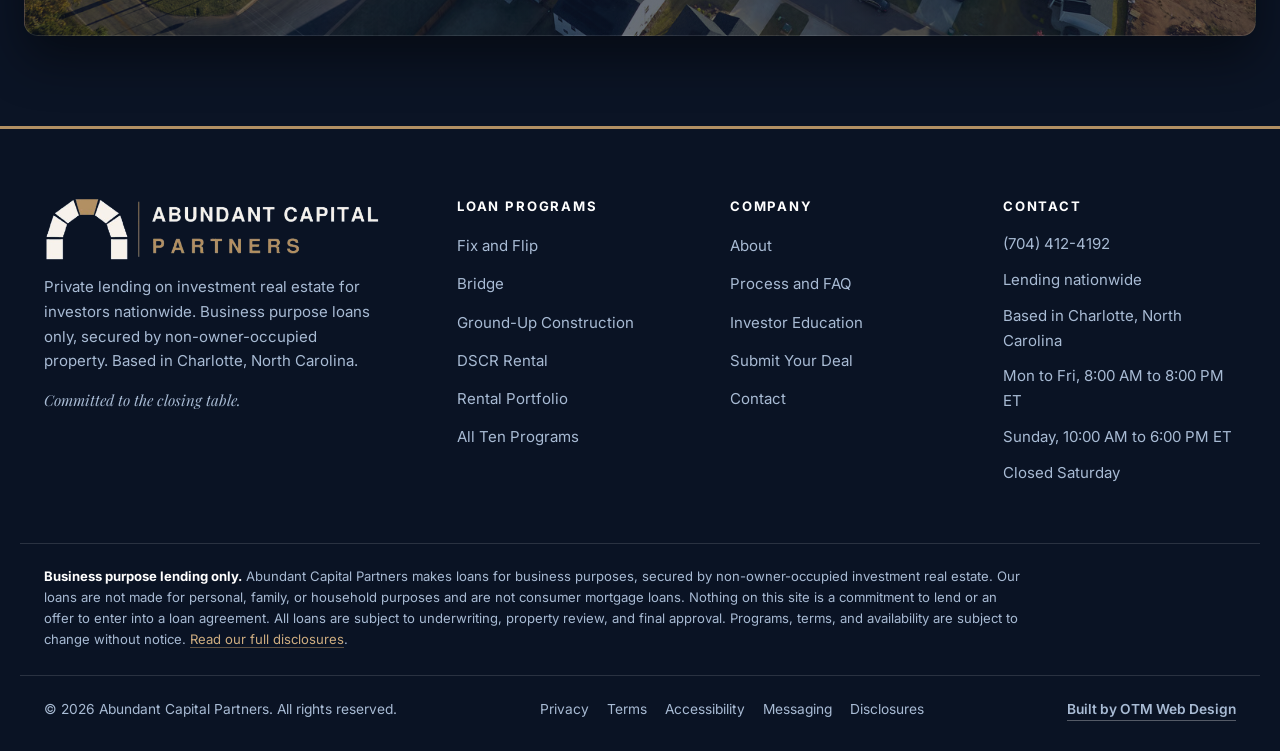
==== commit 41411c7e: "updated. Final demo" ====
--- a/index.html
+++ b/index.html
@@ -101,7 +101,6 @@
     <a href="process.html" data-nav="process">Process</a>
     <a href="about.html" data-nav="about">About</a>
     <a href="resources.html" data-nav="resources">Resources</a>
-    <a href="tel:+17044124192">Call (704) 412-4192</a>
     <a href="contact.html" class="btn btn-primary" data-nav="contact">Get Started</a>
   </aside>
 
@@ -604,4 +603,4 @@
 
   <script src="script.js"></script>
 </body>
-</html>
+</html>
--- a/styles.css
+++ b/styles.css
@@ -6,6 +6,11 @@
    Structure: locked navy body background, warm sandstone light
    frames floating over it, gold Playfair italic as the only
    accent face, green reserved exclusively for calls to action.
+
+   Chrome (sticky nav, mobile drawer, footer) runs navy with
+   white links and gold underlines. Those three are the only
+   full-bleed bands in the build, so they read as chrome rather
+   than as content frames. Every content frame stays sandstone.
    ============================================================ */
 
 /* ---------- RESET ---------- */
@@ -49,11 +54,17 @@
 
   /* Frames: sandstone / wheat, pushed heavier than a plain cream */
   --frame: rgba(243, 237, 226, 0.94);
-  --frame-nav: rgba(243, 237, 226, 0.93);
   --frame-card: rgba(252, 249, 243, 0.97);
   --frame-deep: rgba(11, 20, 37, 0.94);
   --frame-deep-text: #EAF1F9;
   --frame-deep-soft: #A8BBD4;
+
+  /* Navy chrome: sticky nav, mobile drawer, footer */
+  --chrome-bg: rgba(11, 20, 37, 0.94);
+  --chrome-text: #F2F6FB;
+  --chrome-soft: #A8BBD4;
+  --chrome-line: rgba(255, 255, 255, 0.13);
+  --chrome-gold-line: rgba(178, 144, 99, 0.32);
 
   --line: rgba(40, 48, 66, 0.14);
   --line-strong: rgba(40, 48, 66, 0.22);
@@ -222,15 +233,17 @@
 
 /* ============================================================
    NAV
-   Nav takes the same sandstone frame tone as the section cards,
-   so nav, cards, and footer read as one framing system.
+   Navy band with a gold hairline beneath it. The logo is cream
+   and gold on transparent, so it needs a dark ground to read at
+   all. Links are white; gold is reserved for the underline and
+   the active state, which keeps one accent doing one job.
    ============================================================ */
 .nav {
   position: fixed; top: 0; left: 0; right: 0; z-index: 100;
-  background: var(--frame-nav);
+  background: var(--chrome-bg);
   backdrop-filter: blur(10px);
-  border-bottom: 1px solid var(--line);
-  box-shadow: 0 2px 14px rgba(0, 0, 0, 0.12);
+  border-bottom: 1px solid var(--chrome-gold-line);
+  box-shadow: 0 2px 18px rgba(0, 0, 0, 0.4);
 }
 .nav-inner {
   display: flex; align-items: center; justify-content: space-between;
@@ -245,25 +258,27 @@
 .brand-word { display: flex; flex-direction: column; line-height: 1; }
 .brand-word strong {
   font-family: var(--font-body); font-weight: 700; font-size: 1.16rem;
-  letter-spacing: 0.02em; text-transform: uppercase; color: var(--heading);
+  letter-spacing: 0.02em; text-transform: uppercase; color: var(--chrome-text);
 }
 .brand-word span {
   font-family: var(--font-accent); font-style: italic; font-size: 1rem;
-  color: var(--gold-deep); margin-top: 3px;
+  color: var(--gold-bright); margin-top: 3px;
 }
 
 .nav-links { display: flex; align-items: center; gap: 26px; }
 .nav-links a {
-  font-size: 0.95rem; font-weight: 500; color: var(--ink);
+  font-size: 0.95rem; font-weight: 500; color: var(--chrome-text);
   padding: 6px 0; position: relative; transition: color 0.2s ease;
 }
 .nav-links a::after {
   content: ""; position: absolute; left: 0; bottom: 0; width: 0; height: 2px;
-  background: var(--gold); transition: width 0.25s ease;
-}
-.nav-links a:hover, .nav-links a.is-active { color: var(--navy); font-weight: 600; }
+  background: var(--gold-bright); transition: width 0.25s ease;
+}
+.nav-links a:hover, .nav-links a.is-active { color: #fff; font-weight: 600; }
 .nav-links a:hover::after, .nav-links a.is-active::after { width: 100%; }
-.nav-phone { font-weight: 700 !important; color: var(--navy) !important; white-space: nowrap; }
+.nav-phone { font-weight: 700 !important; color: var(--gold-bright) !important; white-space: nowrap; }
+.nav-phone::after { display: none; }
+.nav-phone:hover { color: #fff !important; }
 .nav-cta {
   font-weight: 600; background: var(--green); color: #fff !important;
   padding: 11px 22px; border-radius: 8px;
@@ -277,7 +292,7 @@
 .hamburger { display: none; position: relative; width: 48px; height: 48px; margin-left: auto; z-index: 220; }
 .hamburger span {
   position: absolute; left: 11px; width: 26px; height: 2.5px;
-  background: var(--navy); border-radius: 2px;
+  background: var(--chrome-text); border-radius: 2px;
   transition: transform 0.3s cubic-bezier(0.5, 0, 0.2, 1), opacity 0.3s cubic-bezier(0.5, 0, 0.2, 1);
 }
 .hamburger span:nth-child(1) { top: 16px; }
@@ -287,7 +302,9 @@
 .hamburger.is-open span:nth-child(2) { opacity: 0; }
 .hamburger.is-open span:nth-child(3) { transform: translateY(-6.75px) rotate(-45deg); }
 
-/* ---------- MOBILE MENU ---------- */
+/* ---------- MOBILE MENU ----------
+   The drawer is the nav on small screens, so it takes the same
+   navy treatment rather than reverting to sandstone. */
 .nav-backdrop {
   position: fixed; inset: 0; background: rgba(0, 0, 0, 0.6); backdrop-filter: blur(2px);
   opacity: 0; pointer-events: none; transition: opacity 0.35s ease; z-index: 200;
@@ -295,19 +312,19 @@
 .nav-backdrop.is-open { opacity: 1; pointer-events: auto; }
 .mobile-menu {
   position: fixed; top: 0; right: 0; bottom: 0; width: min(82vw, 360px);
-  background: var(--frame); border-left: 3px solid var(--gold);
-  box-shadow: -20px 0 60px rgba(0, 0, 0, 0.4);
+  background: rgba(11, 20, 37, 0.98); border-left: 3px solid var(--gold);
+  box-shadow: -20px 0 60px rgba(0, 0, 0, 0.55);
   padding: 96px 30px 50px; transform: translateX(100%);
   transition: transform 0.4s cubic-bezier(0.5, 0, 0.2, 1);
   z-index: 210; display: flex; flex-direction: column; overflow-y: auto;
 }
 .mobile-menu.is-open { transform: translateX(0); }
 .mobile-menu a {
-  font-size: 1.1rem; font-weight: 600; color: var(--heading);
-  padding: 15px 0; border-bottom: 1px solid var(--line);
+  font-size: 1.1rem; font-weight: 600; color: var(--chrome-text);
+  padding: 15px 0; border-bottom: 1px solid var(--chrome-line);
   transition: color 0.3s ease, padding-left 0.3s ease;
 }
-.mobile-menu a:hover, .mobile-menu a.is-active { color: var(--gold-deep); padding-left: 8px; }
+.mobile-menu a:hover, .mobile-menu a.is-active { color: var(--gold-bright); padding-left: 8px; }
 .mobile-menu .btn { margin-top: 24px; width: 100%; }
 .mobile-menu .btn:hover { padding-left: 30px; }
 
@@ -361,7 +378,7 @@
 .page-hero--short::before { background: none; }
 
 /* ============================================================
-   MARQUEE (the only full-bleed band)
+   MARQUEE
    ============================================================ */
 .marquee {
   background: var(--frame-deep);
@@ -928,59 +945,67 @@
 
 /* ============================================================
    FOOTER
-   Same sandstone frame tone as the nav and the cards.
-   ============================================================ */
-.footer { background: var(--frame); border-top: 3px solid var(--gold); color: var(--ink-soft); padding: 70px 0 30px; }
+   Navy band matching the nav, with a gold rule across the top.
+   The cream and gold logo reads properly here, headings run
+   white, and body copy runs the light muted blue.
+   ============================================================ */
+.footer {
+  background: var(--chrome-bg);
+  border-top: 3px solid var(--gold);
+  color: var(--chrome-soft);
+  padding: 70px 0 30px;
+}
 .footer-grid {
   display: grid; grid-template-columns: 1.6fr 1fr 1fr 1fr; gap: 40px;
   max-width: var(--container); margin: 0 auto; padding: 0 24px;
 }
 .footer-brand img { height: 62px; width: auto; margin-bottom: 14px; }
-.footer-brand p { margin-top: 6px; font-size: 0.94rem; max-width: 330px; color: var(--ink-soft); }
+.footer-brand p { margin-top: 6px; font-size: 0.94rem; max-width: 330px; color: var(--chrome-soft); }
 .footer-tag {
   font-family: var(--font-accent); font-style: italic; font-size: 1.14rem;
-  color: var(--gold-deep); margin-top: 14px !important;
+  color: var(--gold-bright); margin-top: 14px !important;
 }
 .footer h4 {
   font-size: 0.82rem; font-weight: 700; letter-spacing: 0.14em; text-transform: uppercase;
-  color: var(--heading); margin-bottom: 18px;
+  color: #fff; margin-bottom: 18px;
 }
 .footer ul li { margin-bottom: 11px; }
-.footer ul a, .footer-contact a, .footer-contact span { color: var(--ink-soft); font-size: 0.94rem; transition: color 0.2s ease; }
-.footer ul a:hover, .footer-contact a:hover { color: var(--navy); }
+.footer ul a, .footer-contact a, .footer-contact span { color: var(--chrome-soft); font-size: 0.94rem; transition: color 0.2s ease; }
+.footer ul a:hover, .footer-contact a:hover { color: var(--gold-bright); }
 .footer-contact li { display: flex; gap: 10px; align-items: flex-start; }
 
 /* Business purpose disclaimer. Sits on every page, above the
    bottom row, and is repeated in full on disclosures.html. */
 .footer-disclaimer {
   max-width: var(--container); margin: 46px auto 0; padding: 22px 24px 0;
-  border-top: 1px solid var(--line);
+  border-top: 1px solid var(--chrome-line);
 }
 .footer-disclaimer p {
-  font-size: 0.82rem; line-height: 1.62; color: var(--ink-soft); max-width: 980px;
-}
-.footer-disclaimer strong { color: var(--navy); font-weight: 700; }
-.footer-disclaimer a { color: var(--navy); border-bottom: 1px solid rgba(var(--navy-rgb), 0.35); }
+  font-size: 0.82rem; line-height: 1.62; color: var(--chrome-soft); max-width: 980px;
+}
+.footer-disclaimer strong { color: #fff; font-weight: 700; }
+.footer-disclaimer a { color: var(--gold-bright); border-bottom: 1px solid rgba(var(--gold-rgb), 0.5); }
+.footer-disclaimer a:hover { color: #fff; border-color: rgba(255, 255, 255, 0.6); }
 
 .footer-bottom {
   max-width: var(--container); margin: 24px auto 0; padding: 22px 24px 0;
-  border-top: 1px solid var(--line);
+  border-top: 1px solid var(--chrome-line);
   display: flex; flex-wrap: wrap; justify-content: space-between; align-items: center;
-  gap: 14px; font-size: 0.86rem; color: var(--ink-soft);
+  gap: 14px; font-size: 0.86rem; color: var(--chrome-soft);
 }
 .footer-legal-links { display: flex; gap: 18px; flex-wrap: wrap; }
-.footer-legal-links a { color: var(--ink-soft); }
-.footer-legal-links a:hover { color: var(--navy); }
+.footer-legal-links a { color: var(--chrome-soft); }
+.footer-legal-links a:hover { color: var(--gold-bright); }
 .footer-social { display: flex; gap: 14px; }
 .footer-social a {
   width: 38px; height: 38px; display: flex; align-items: center; justify-content: center;
-  border-radius: 8px; background: rgba(var(--gold-rgb), 0.14); color: var(--gold-deep);
+  border-radius: 8px; background: rgba(var(--gold-rgb), 0.2); color: var(--gold-bright);
   transition: background 0.2s ease, color 0.2s ease;
 }
 .footer-social a:hover { background: var(--gold); color: #fff; }
 .footer-social svg { width: 18px; height: 18px; }
-.otm-credit { color: var(--navy) !important; font-weight: 600; border-bottom: 1px solid rgba(var(--navy-rgb), 0.4); }
-.otm-credit:hover { color: var(--gold-deep) !important; border-color: var(--gold-deep); }
+.otm-credit { color: var(--chrome-soft) !important; font-weight: 600; border-bottom: 1px solid rgba(255, 255, 255, 0.3); }
+.otm-credit:hover { color: var(--gold-bright) !important; border-color: var(--gold-bright); }
 
 /* ============================================================
    FORMS
@@ -1176,4 +1201,4 @@
   .btn:hover, .program-card:hover, .step:hover, .res-card:hover,
   .serve-card:hover, .assurance-item:hover, .value-card:hover,
   .scenario-card:hover { transform: none; }
-}
+}
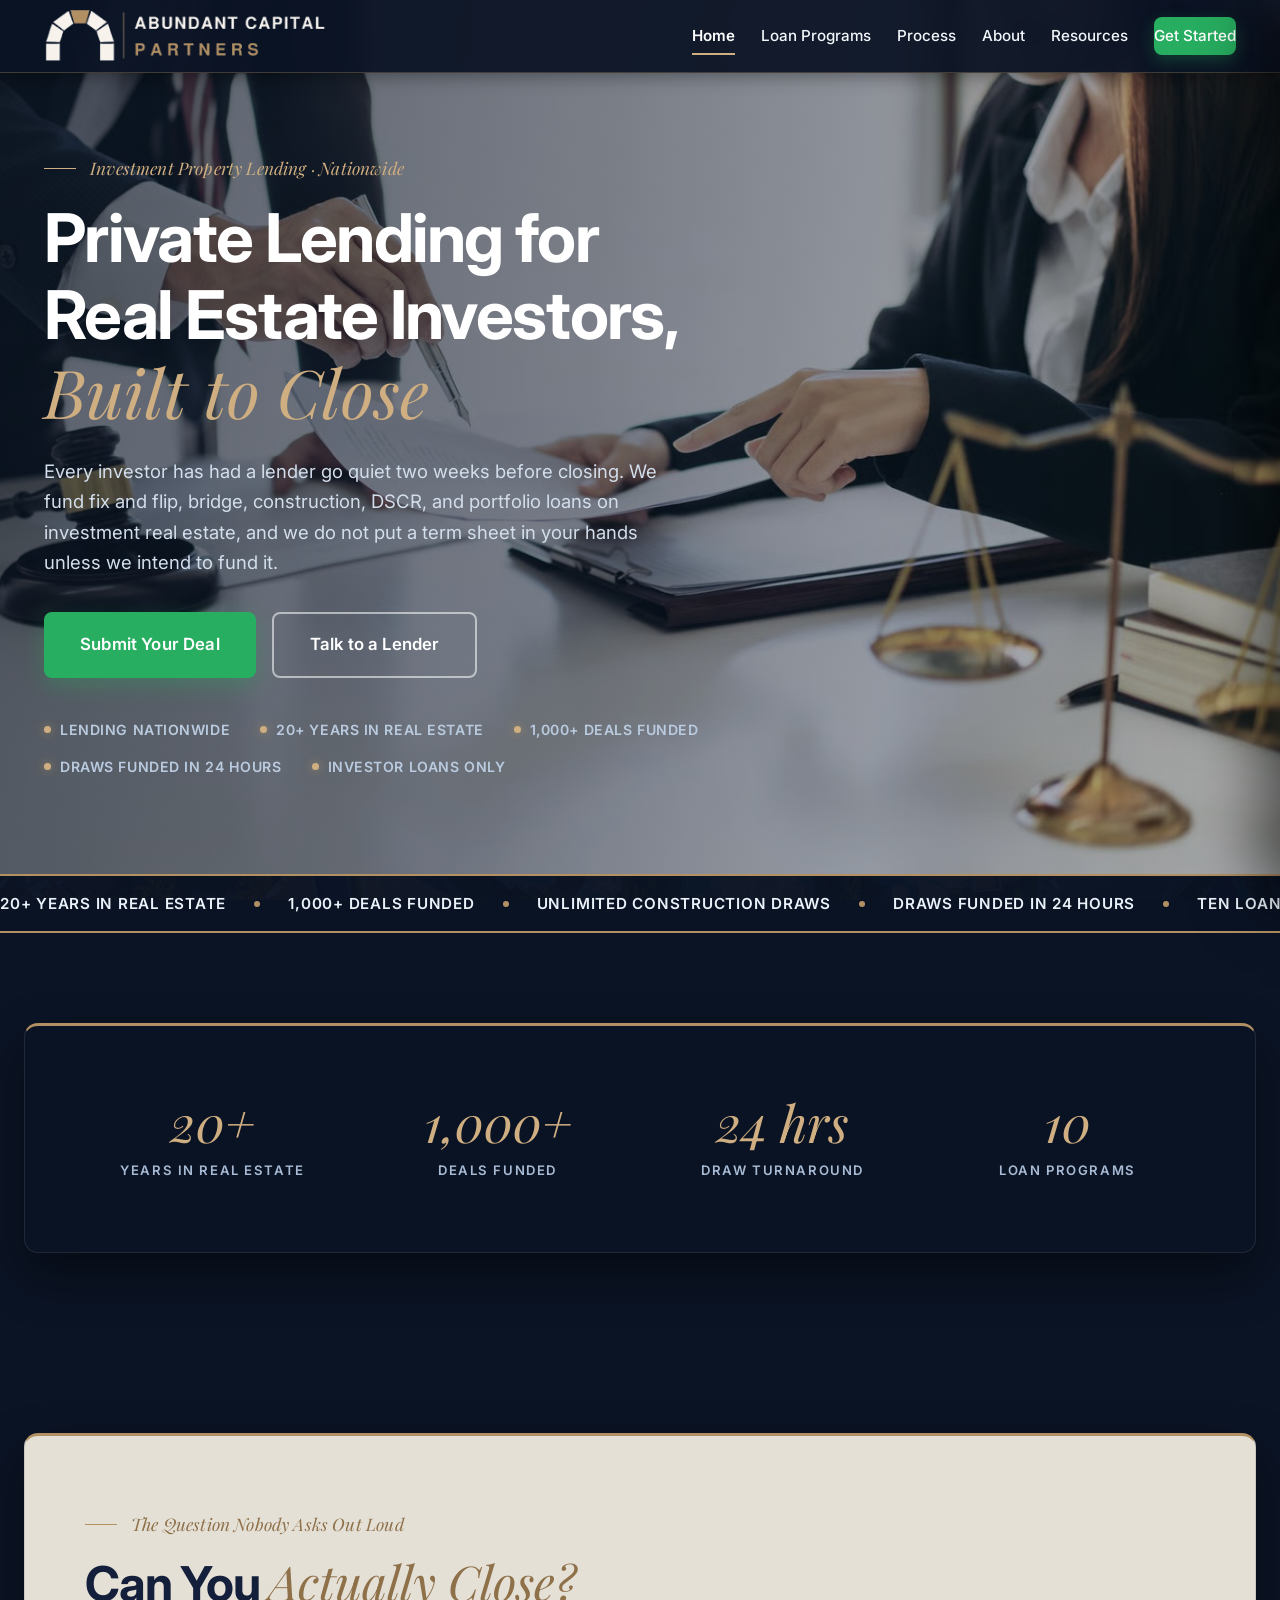
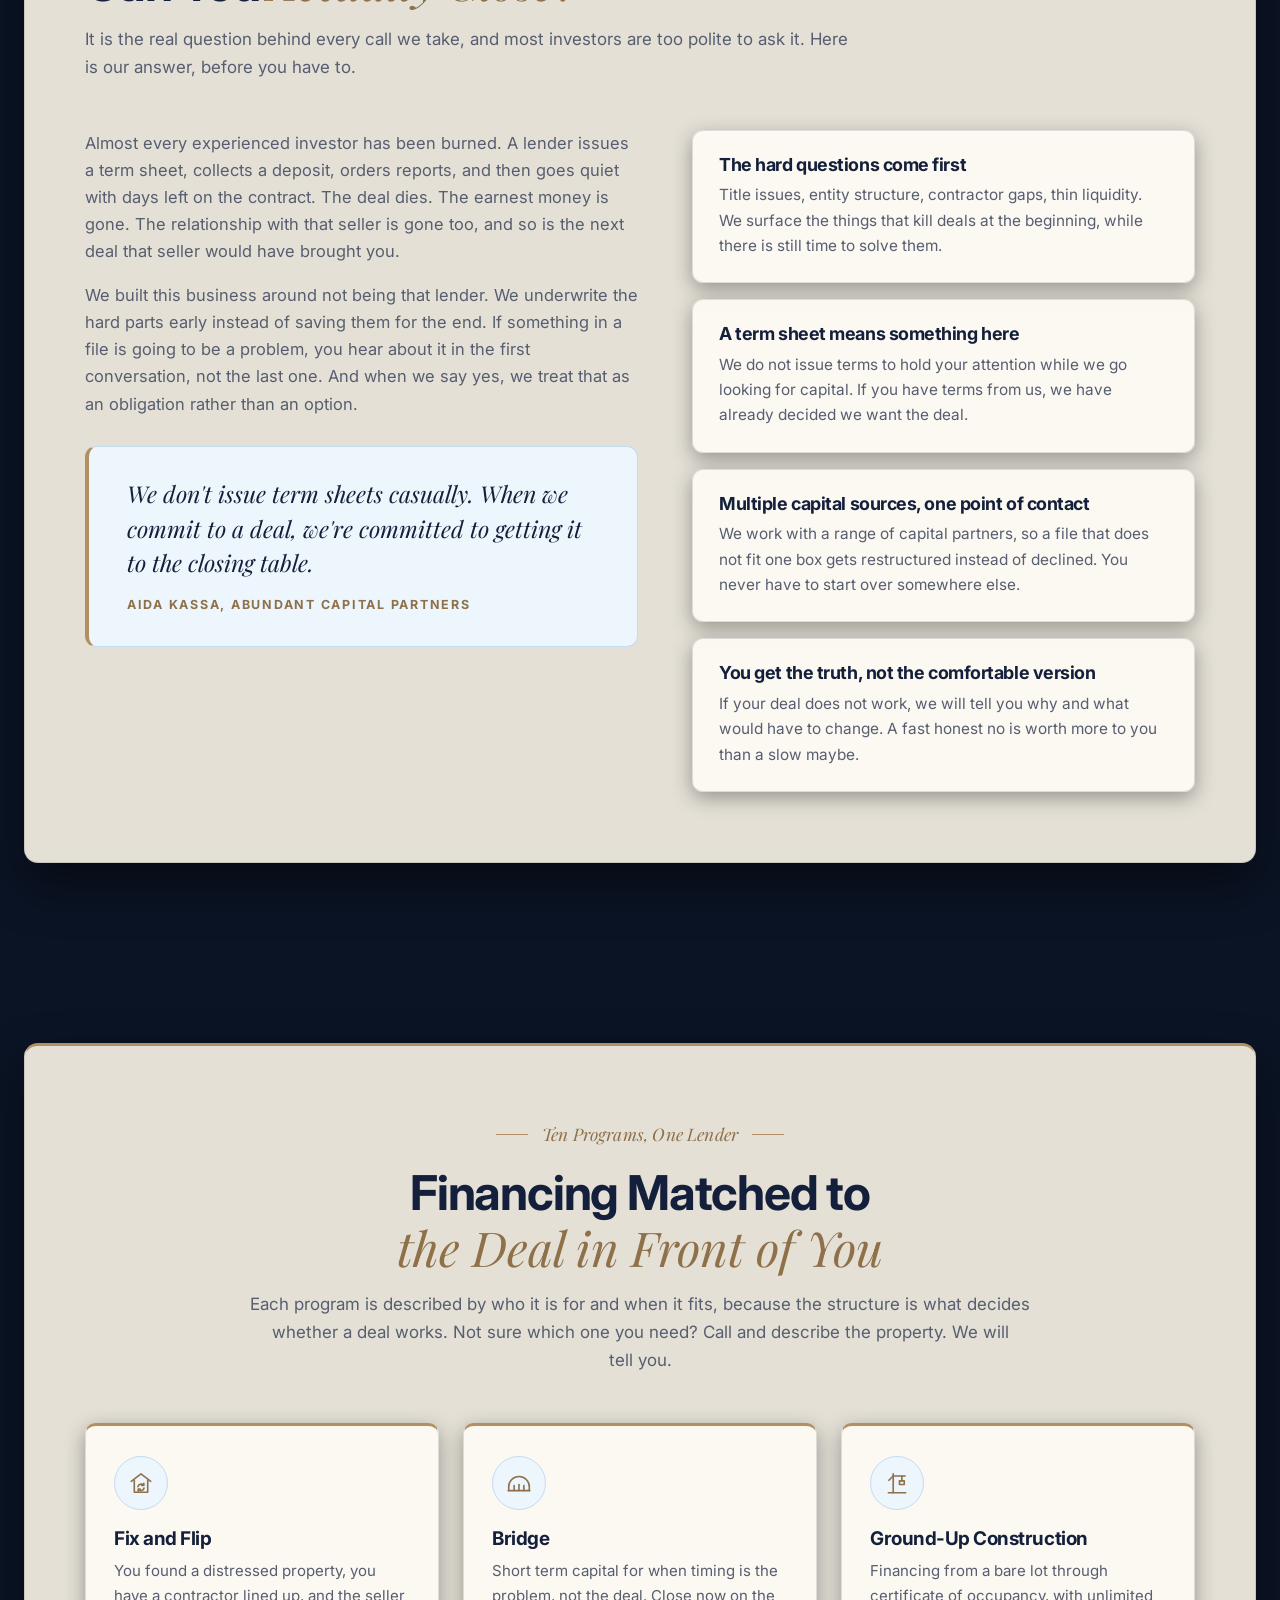
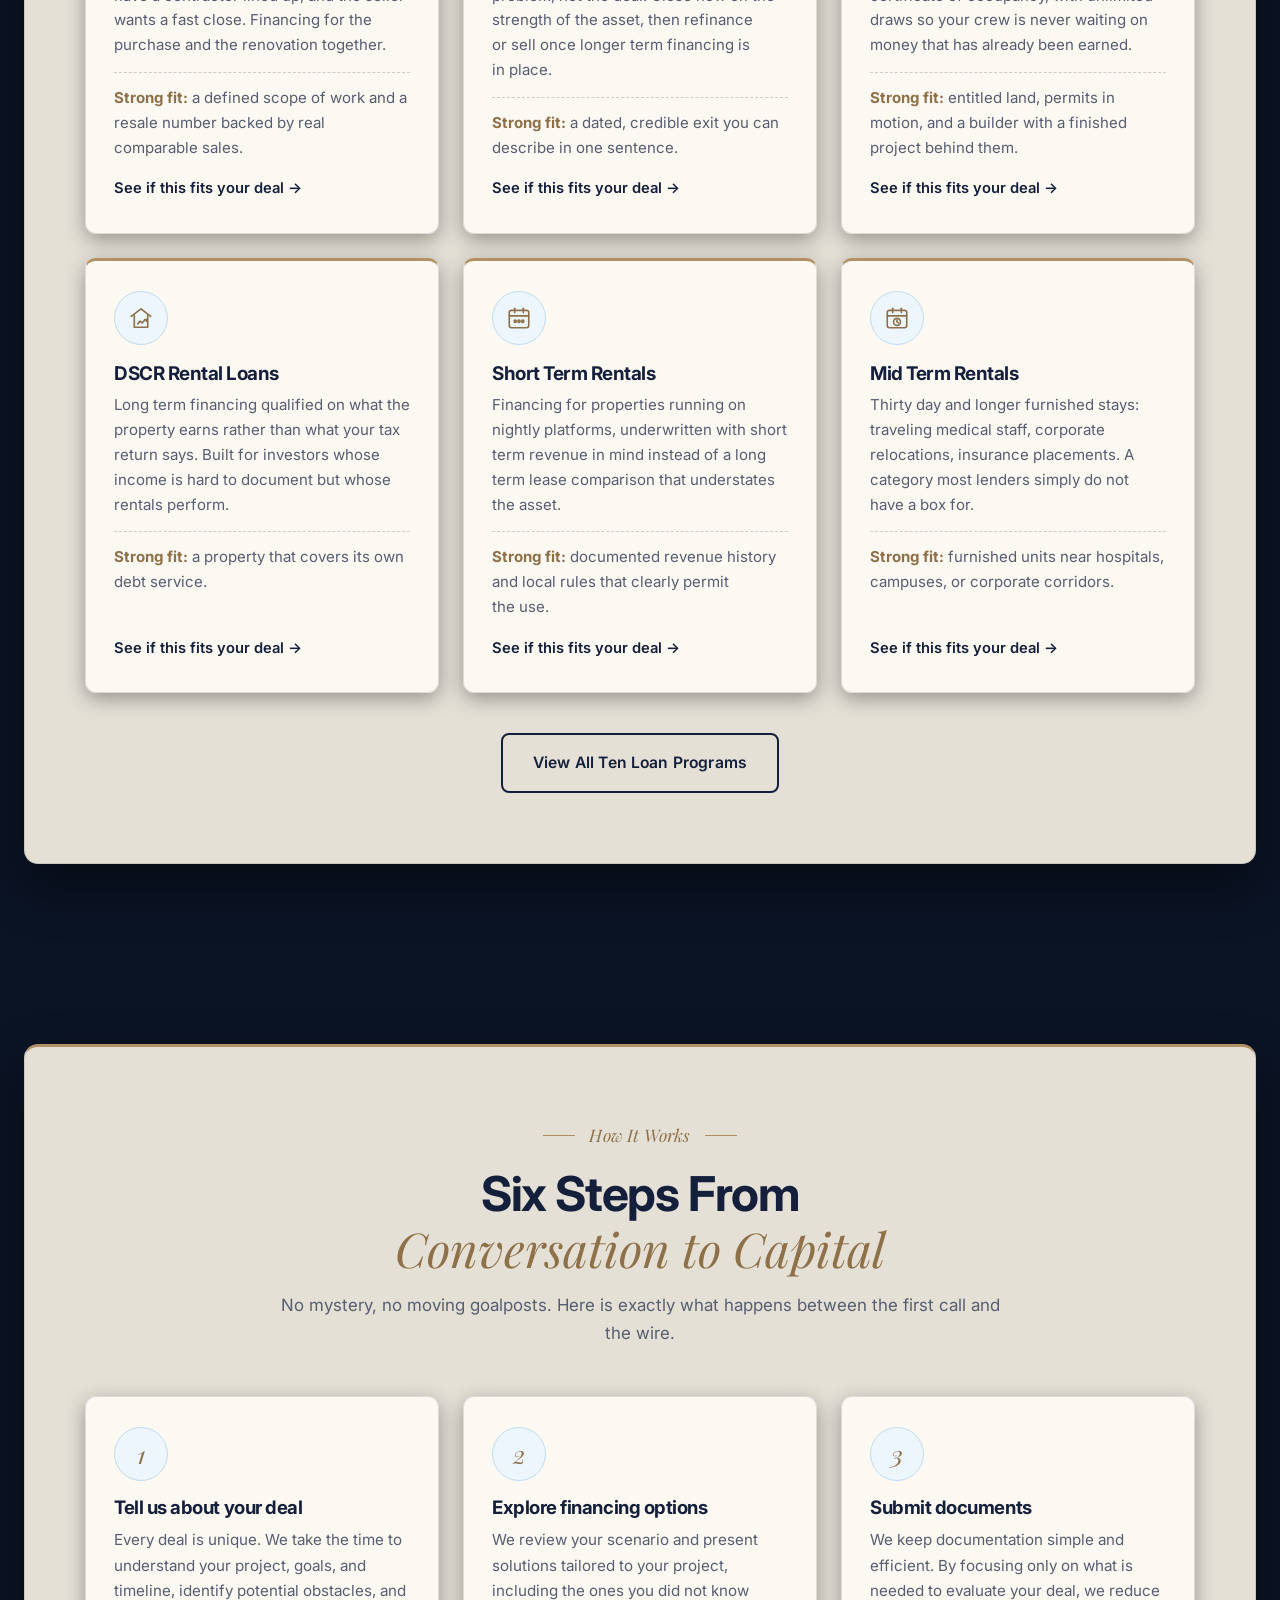
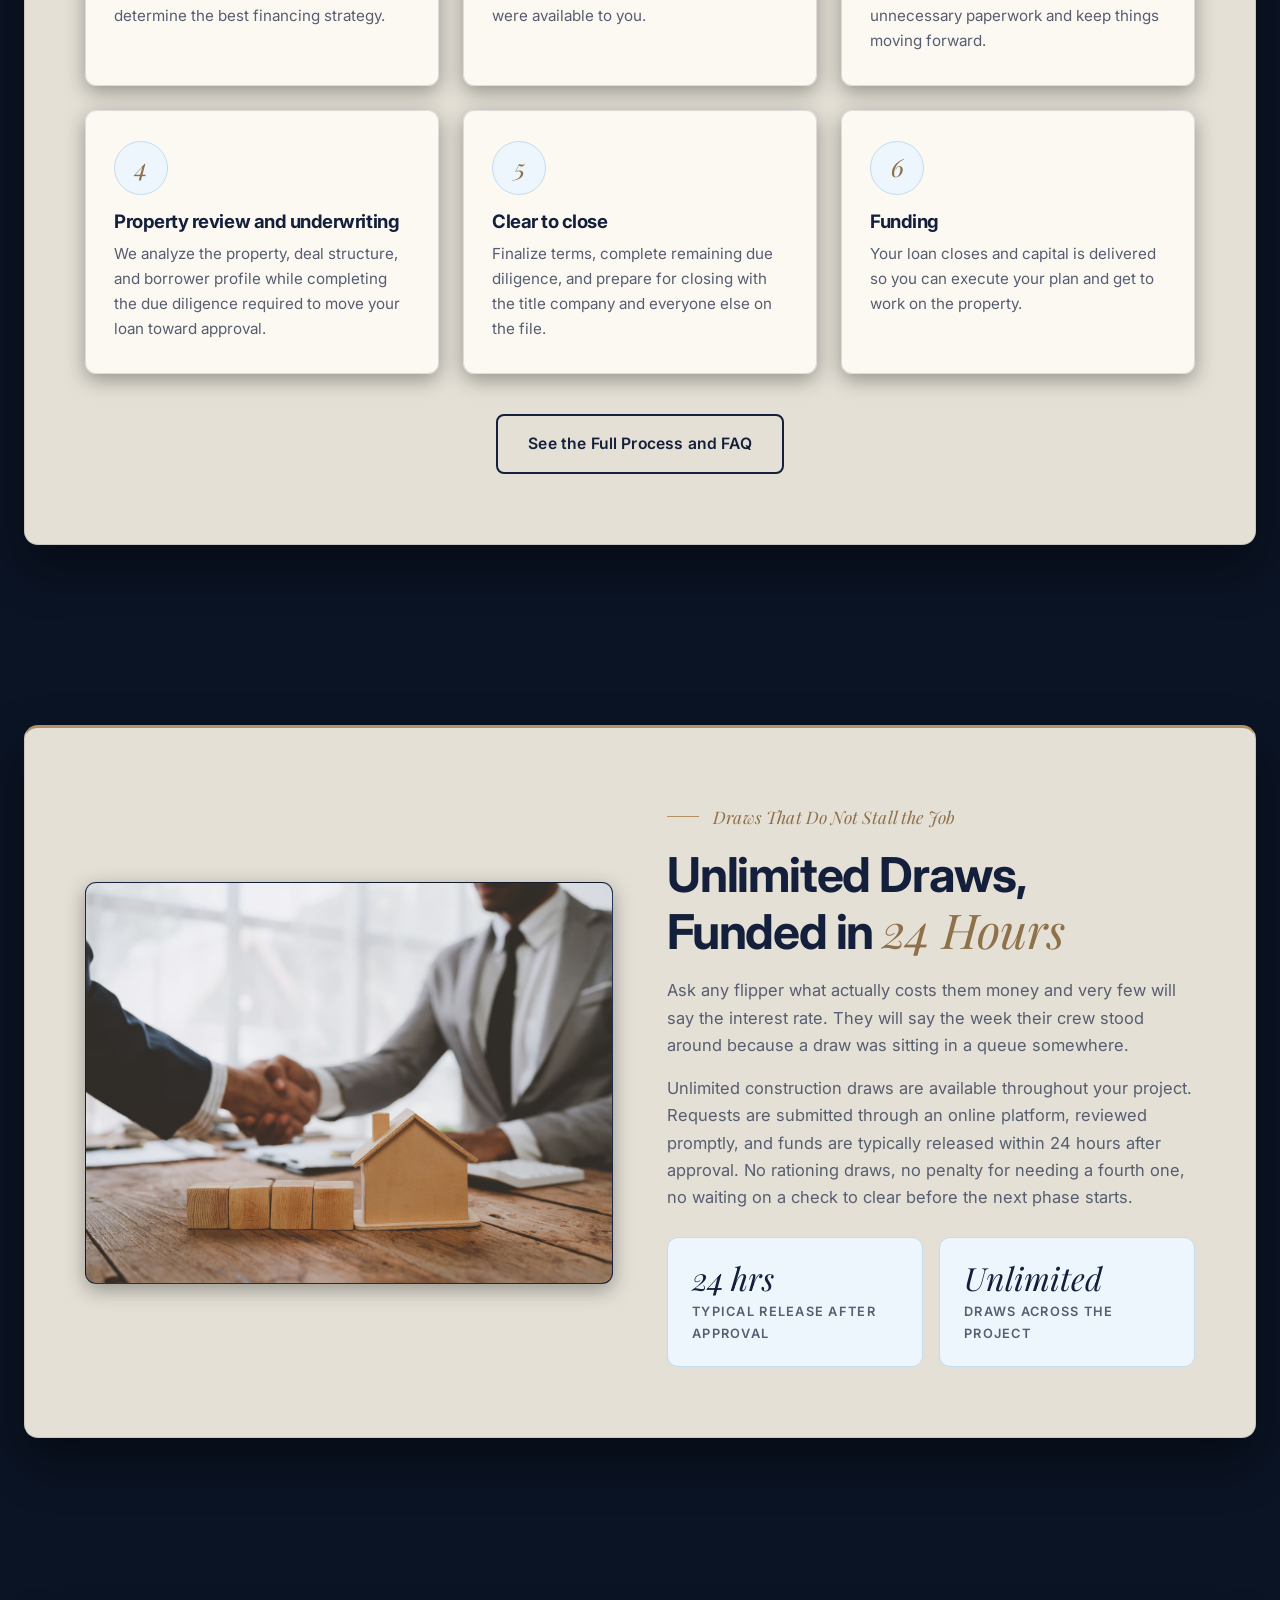
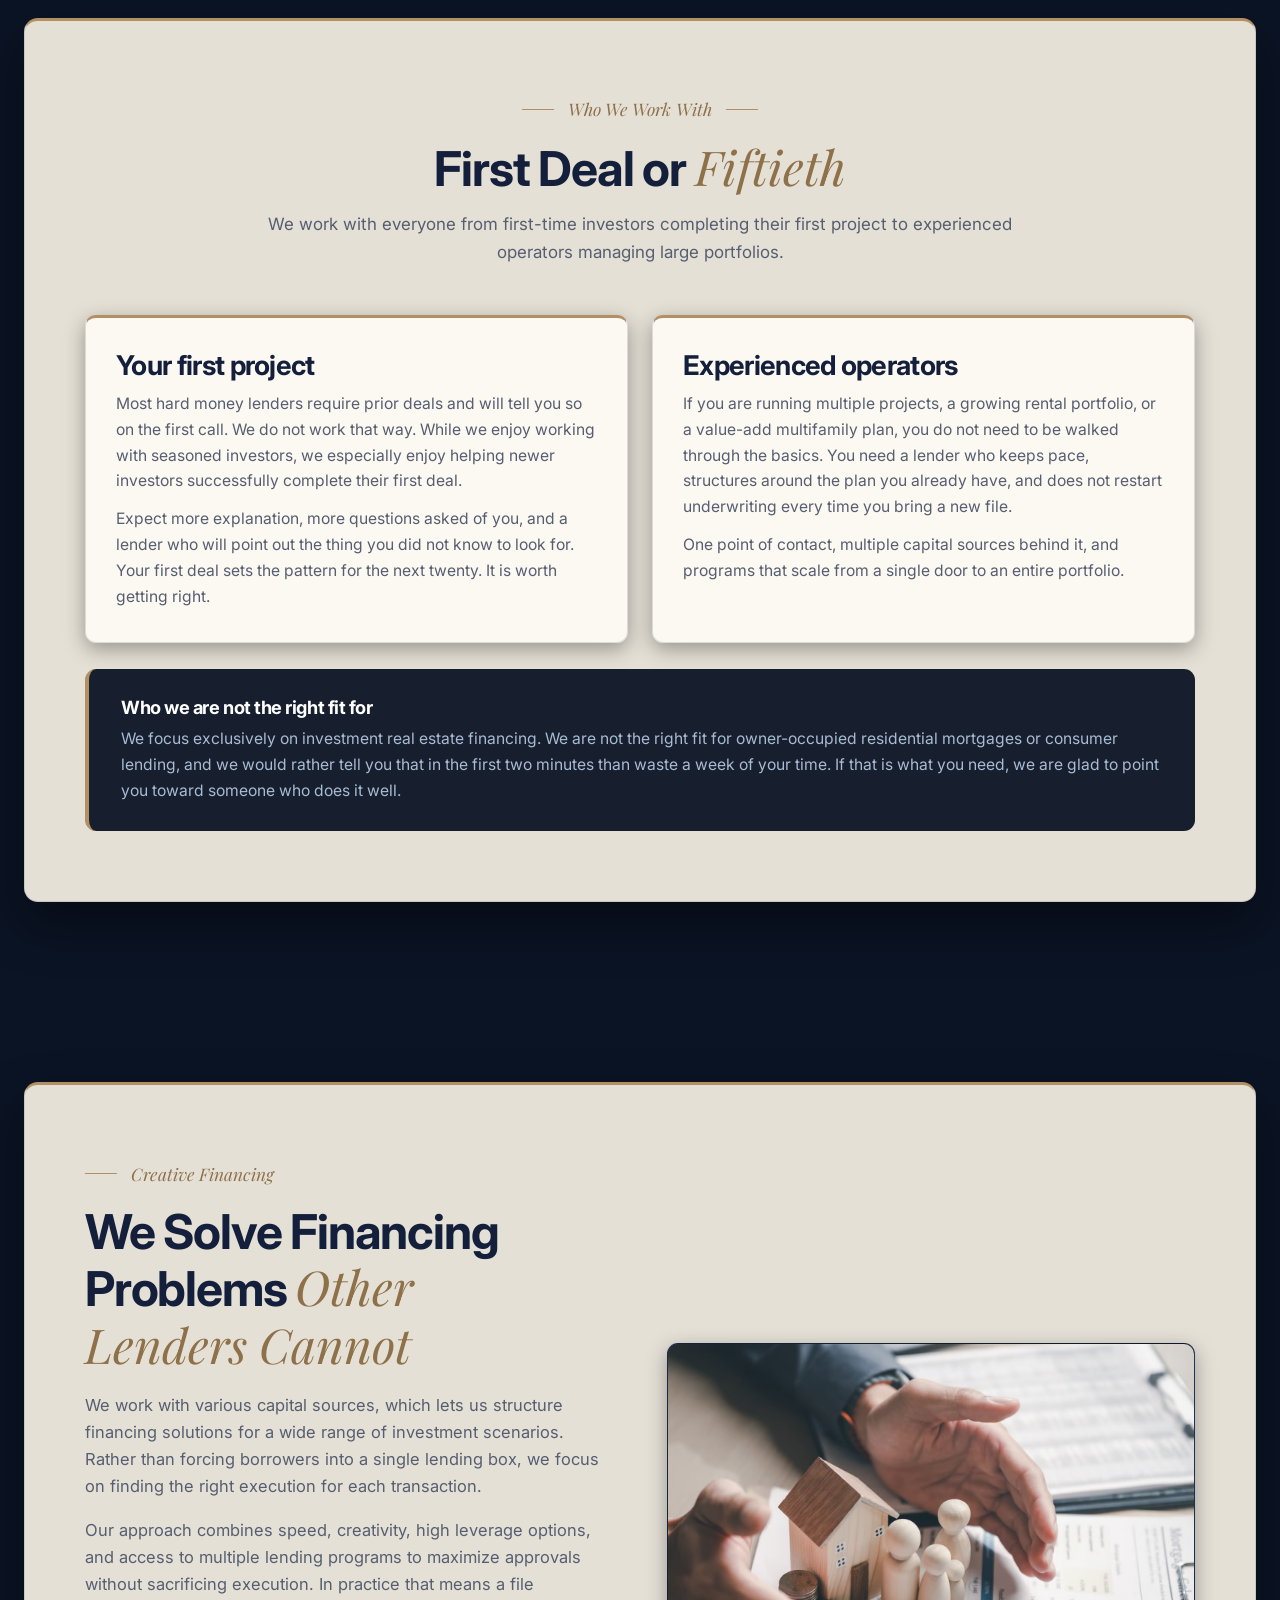
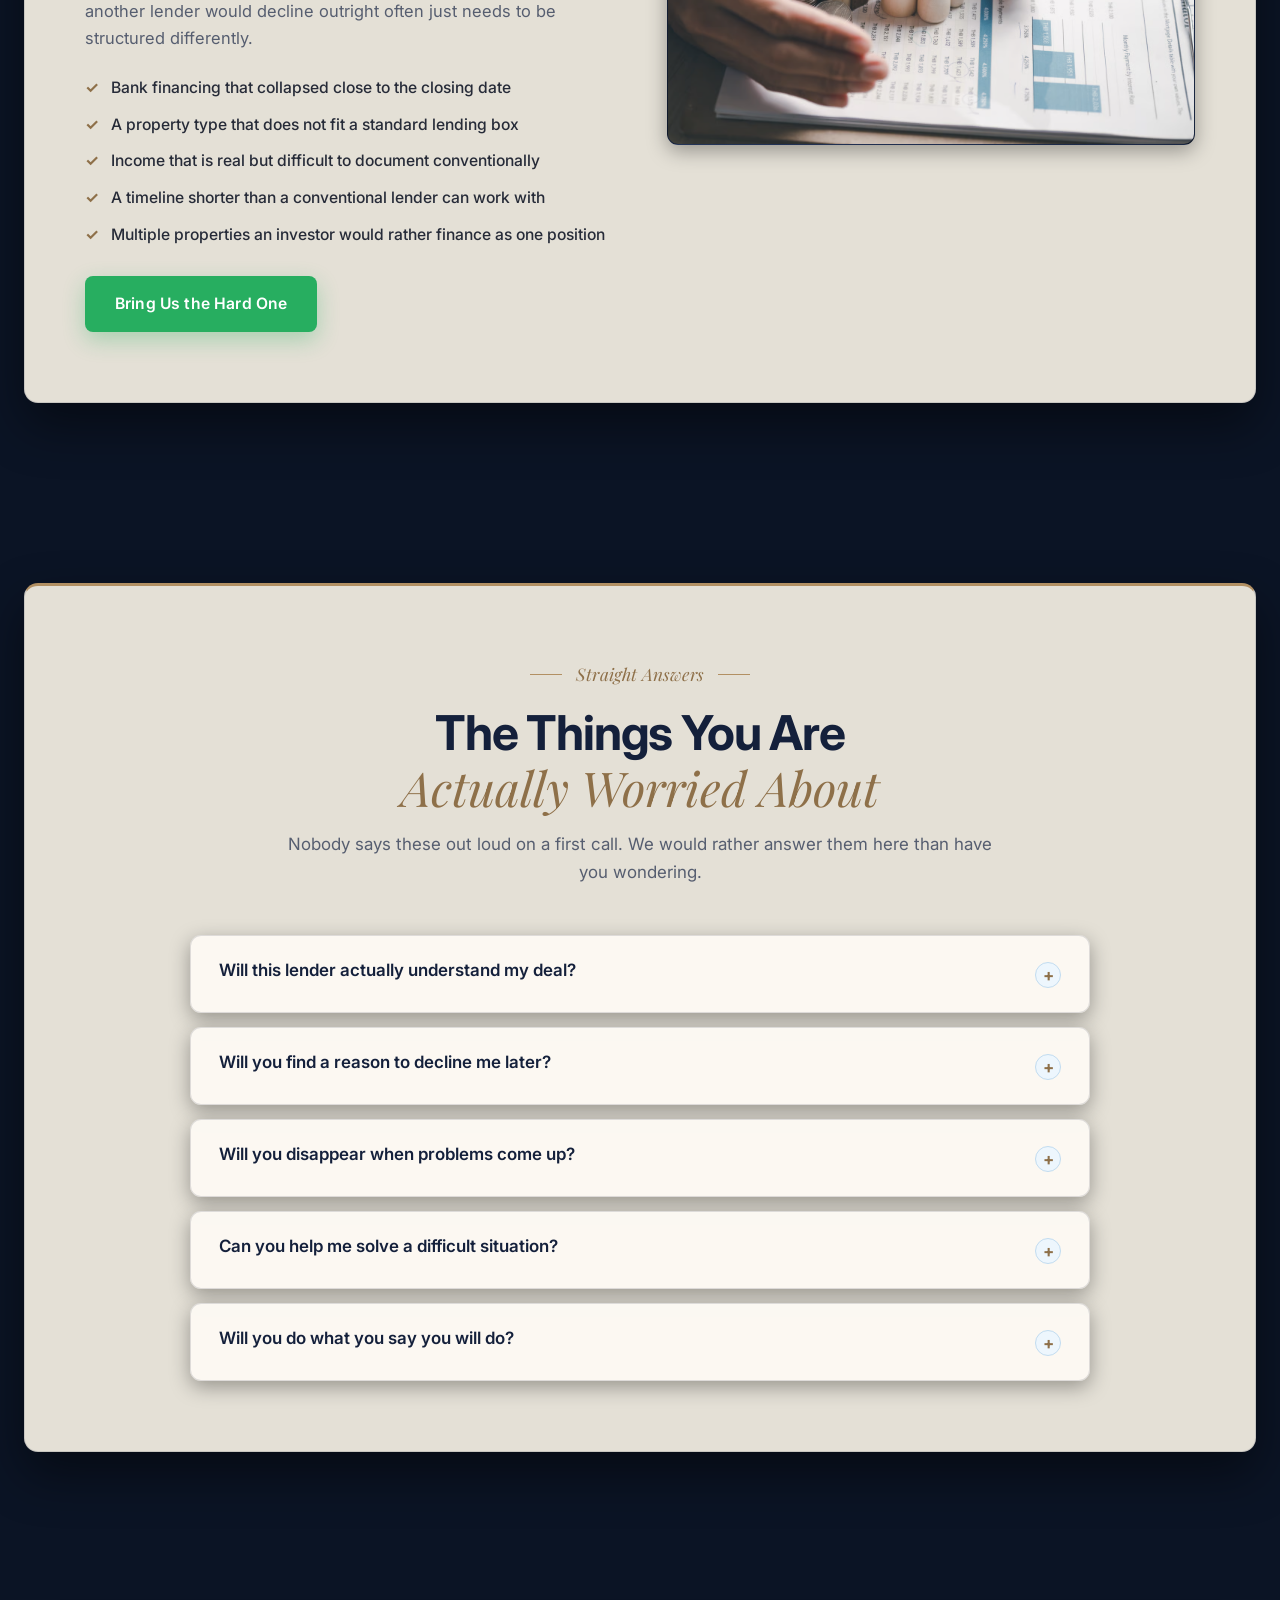
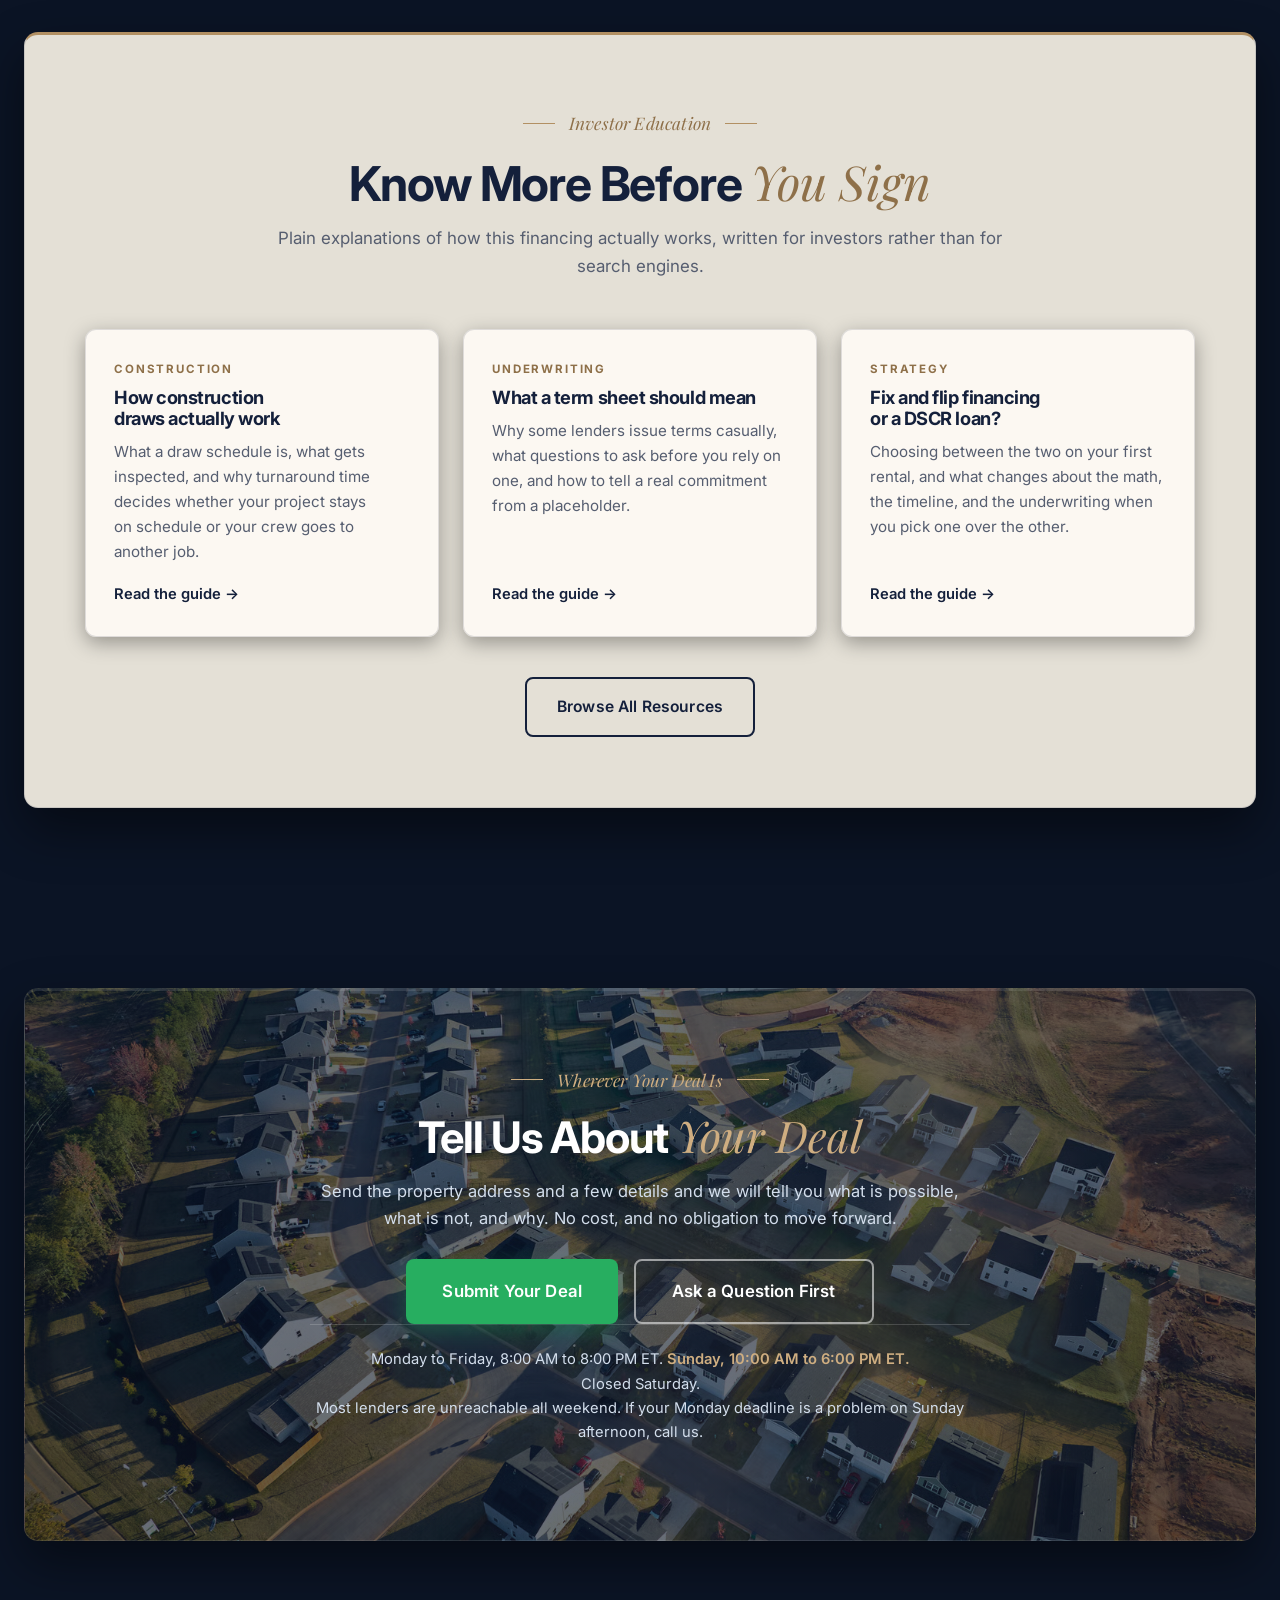
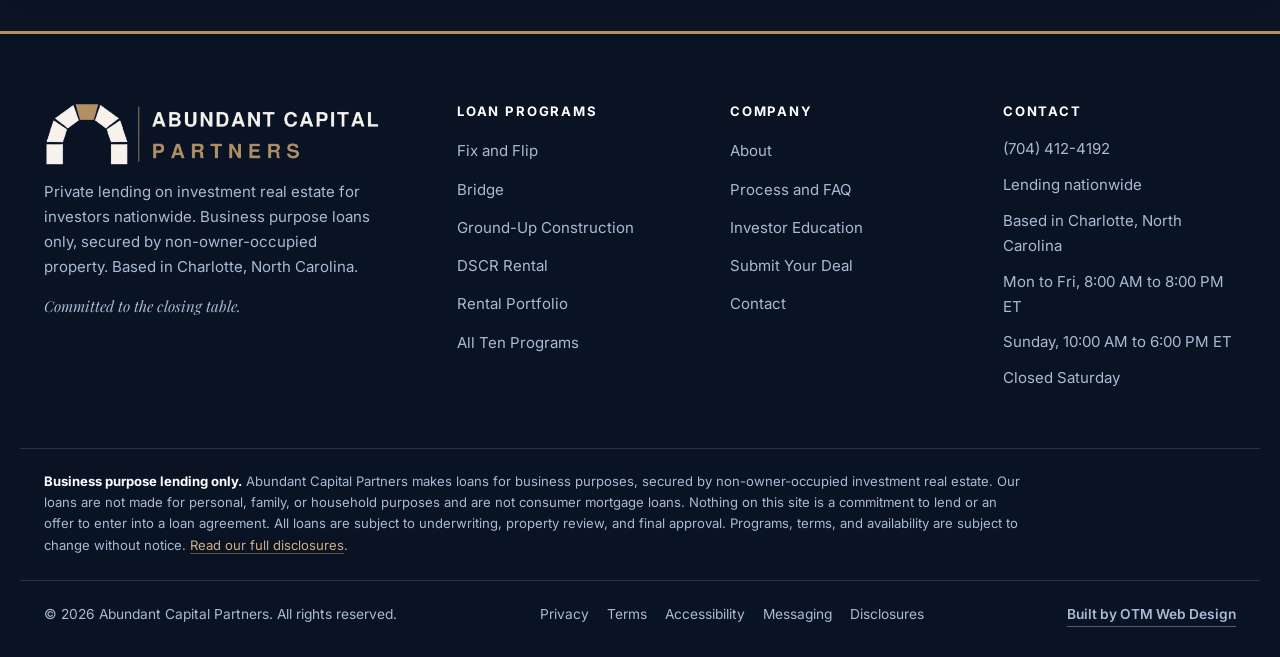
==== commit ced3bb9f: "updated number all over" ====
--- a/index.html
+++ b/index.html
@@ -113,7 +113,7 @@
         <p>Every investor has had a lender go quiet two weeks before closing. We fund fix and flip, bridge, construction, DSCR, and portfolio loans on investment real estate, and we do not put a term sheet in your hands unless we intend to fund it.</p>
         <div class="hero-actions">
           <a href="contact.html" class="btn btn-primary btn-lg">Submit Your Deal</a>
-          <a href="tel:+17044124192" class="btn btn-ghost btn-lg">Talk to a Lender</a>
+          <a href="contact.html#question" class="btn btn-ghost btn-lg">Talk to a Lender</a>
         </div>
         <div class="hero-trust">
           <span>Lending Nationwide</span>
@@ -530,7 +530,6 @@
       <span class="eyebrow eyebrow--center">Wherever Your Deal Is</span>
       <h2>Tell Us About <em>Your Deal</em></h2>
       <p>Send the property address and a few details and we will tell you what is possible, what is not, and why. No cost, and no obligation to move forward.</p>
-      <a href="tel:+17044124192" class="cta-phone">(704) 412-4192</a>
       <div class="cta-actions">
         <a href="contact.html" class="btn btn-primary btn-lg">Submit Your Deal</a>
         <a href="contact.html#question" class="btn btn-ghost btn-lg">Ask a Question First</a>
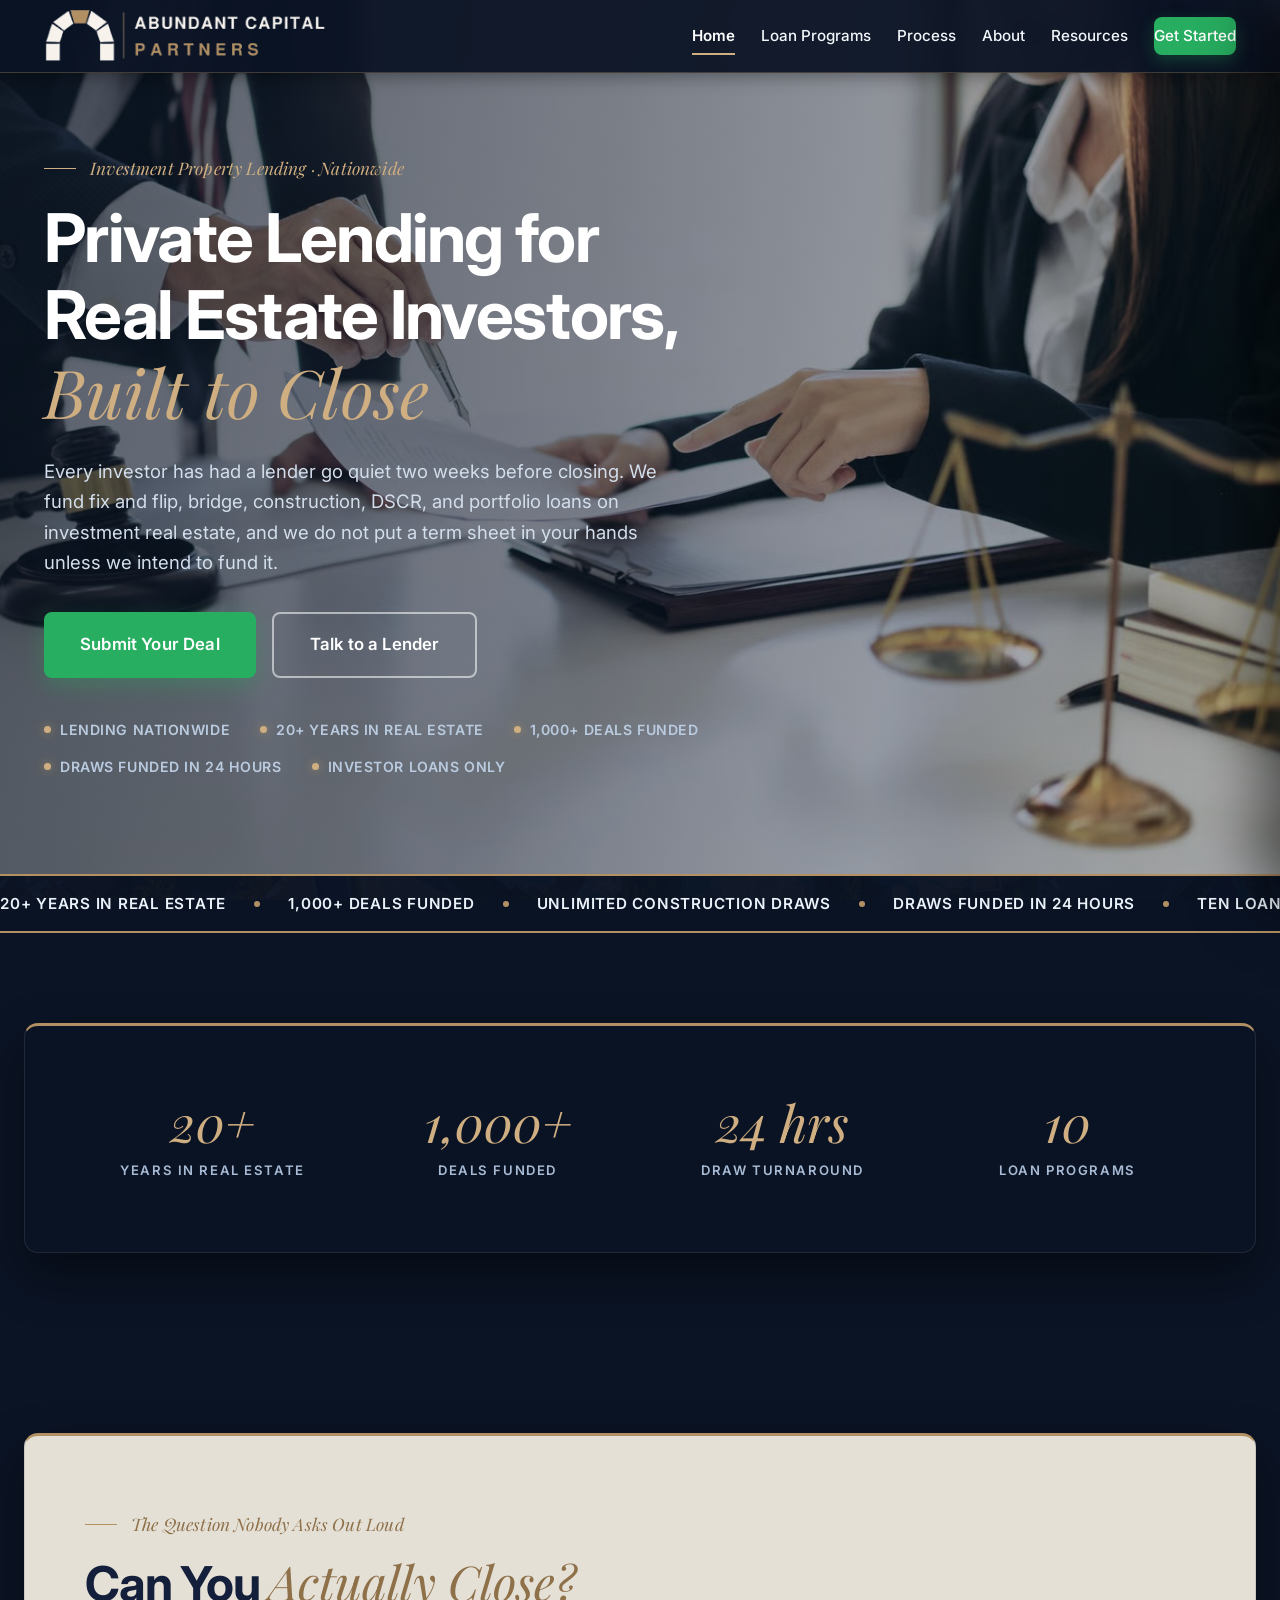
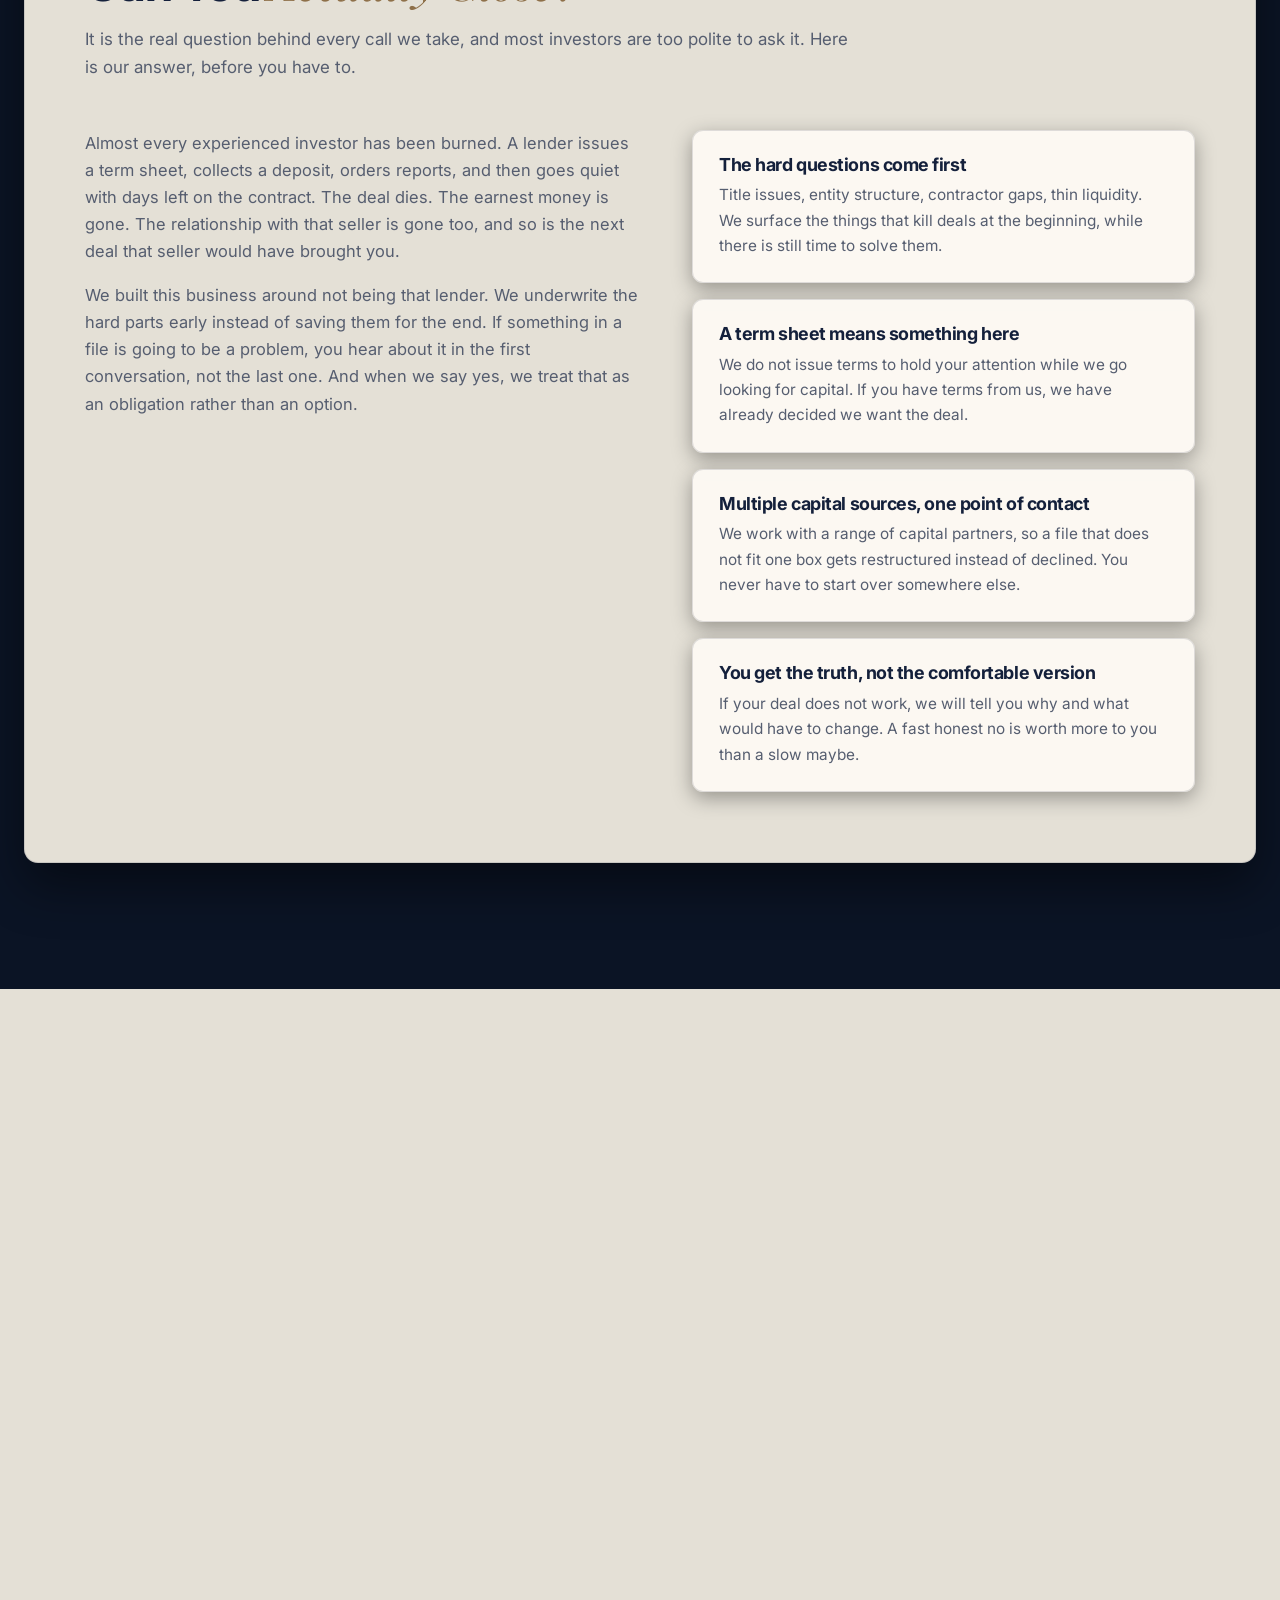
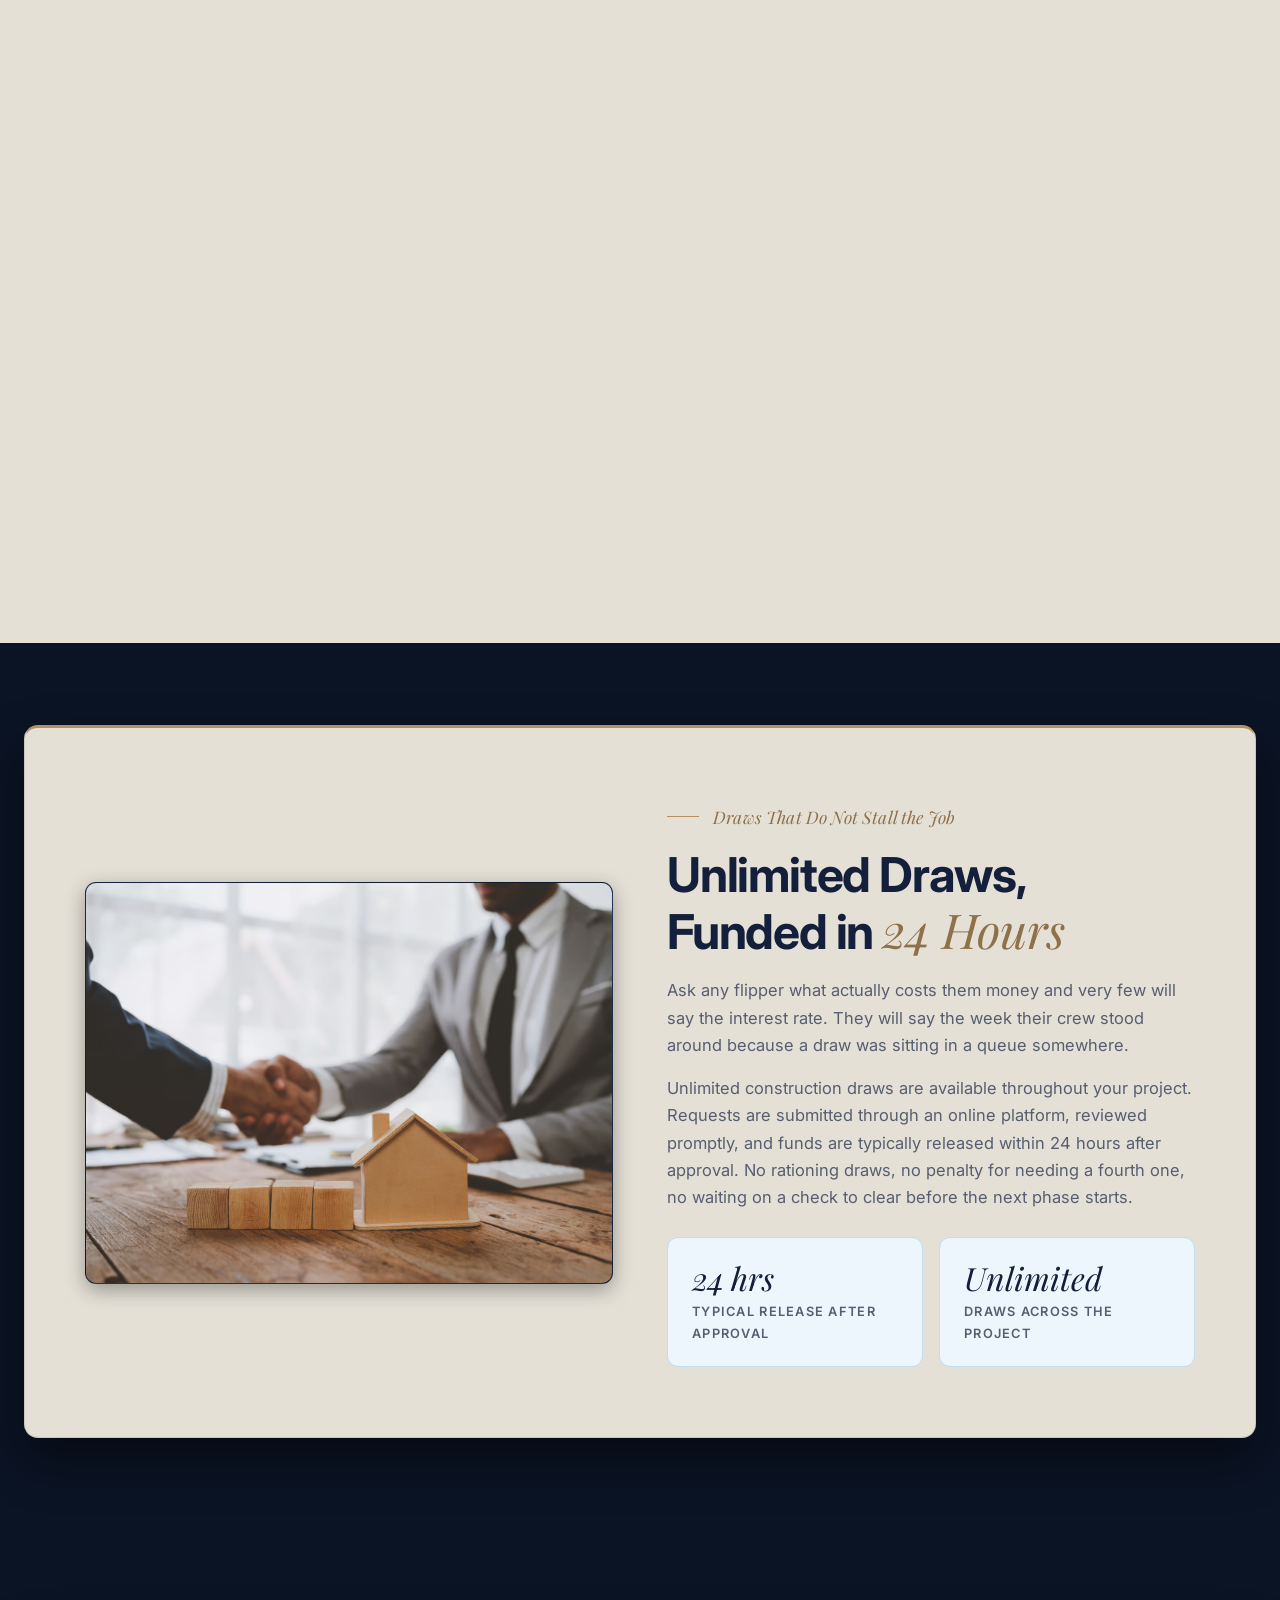
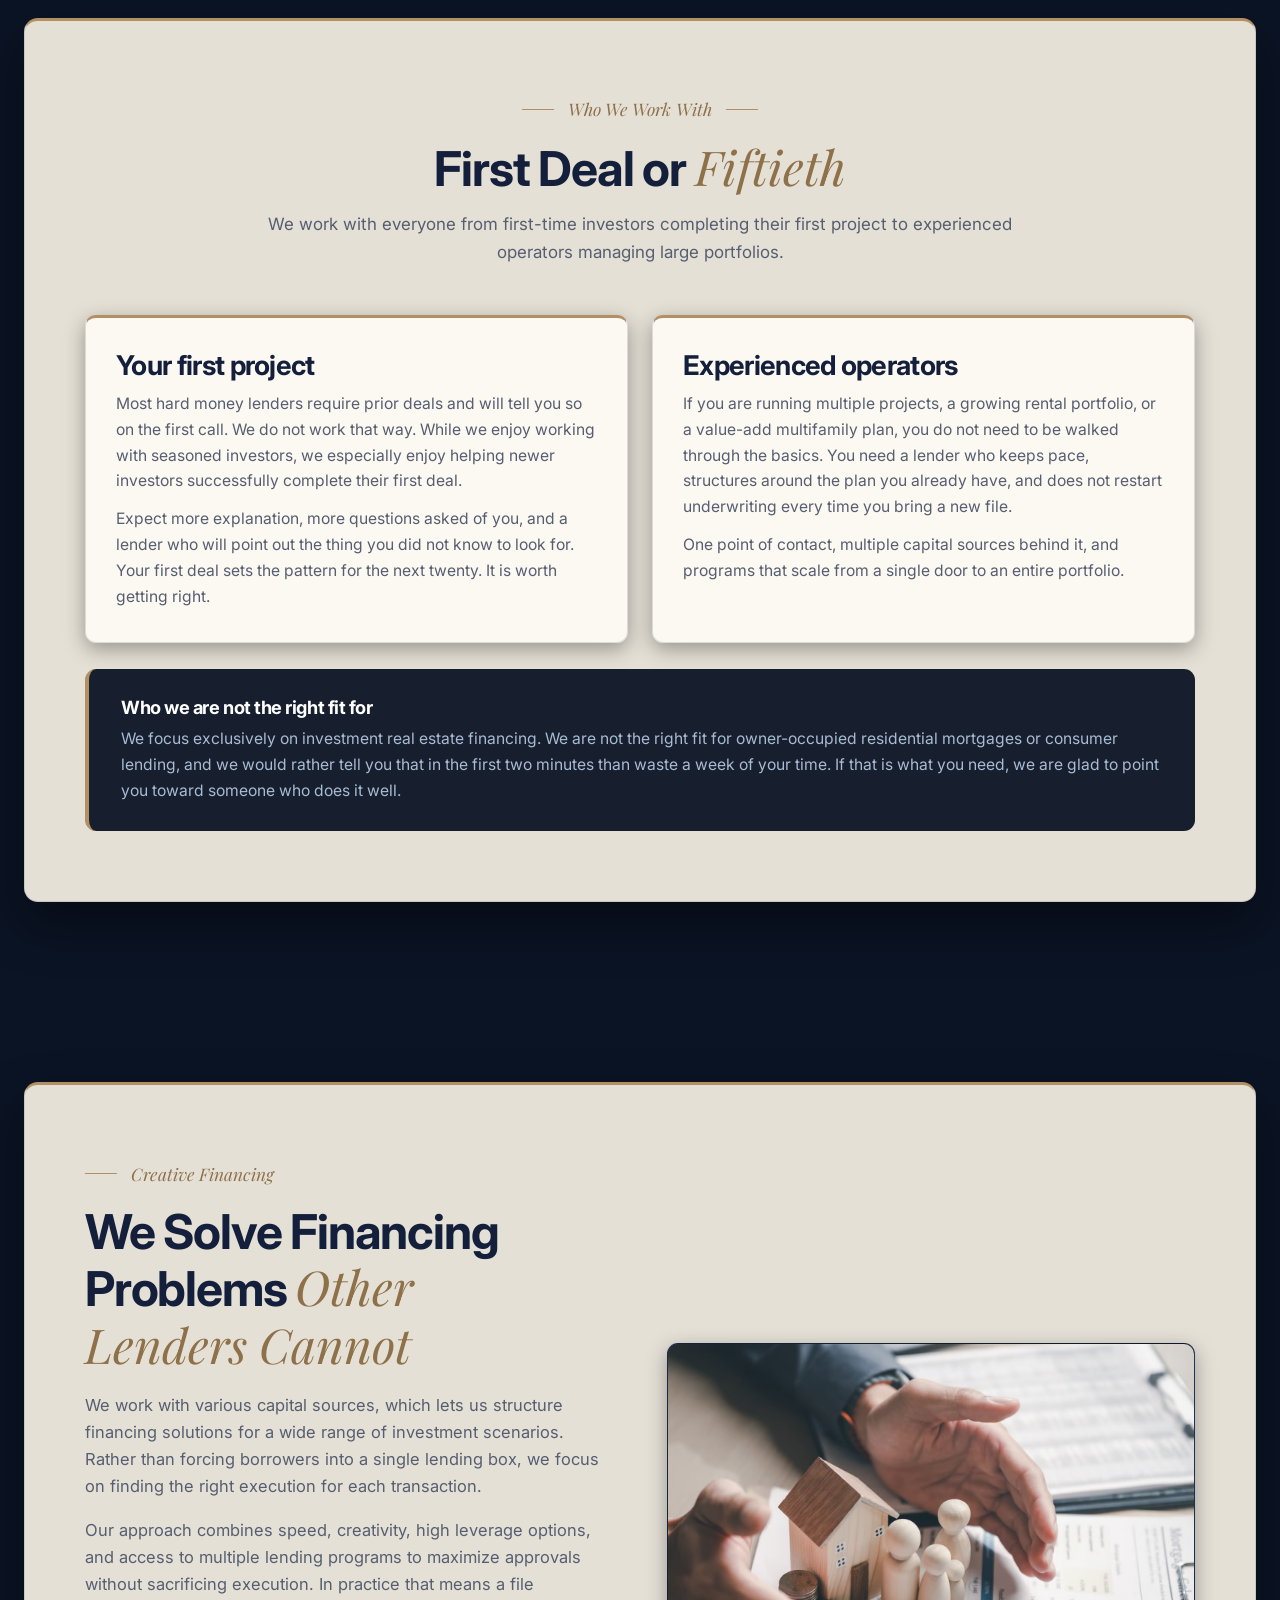
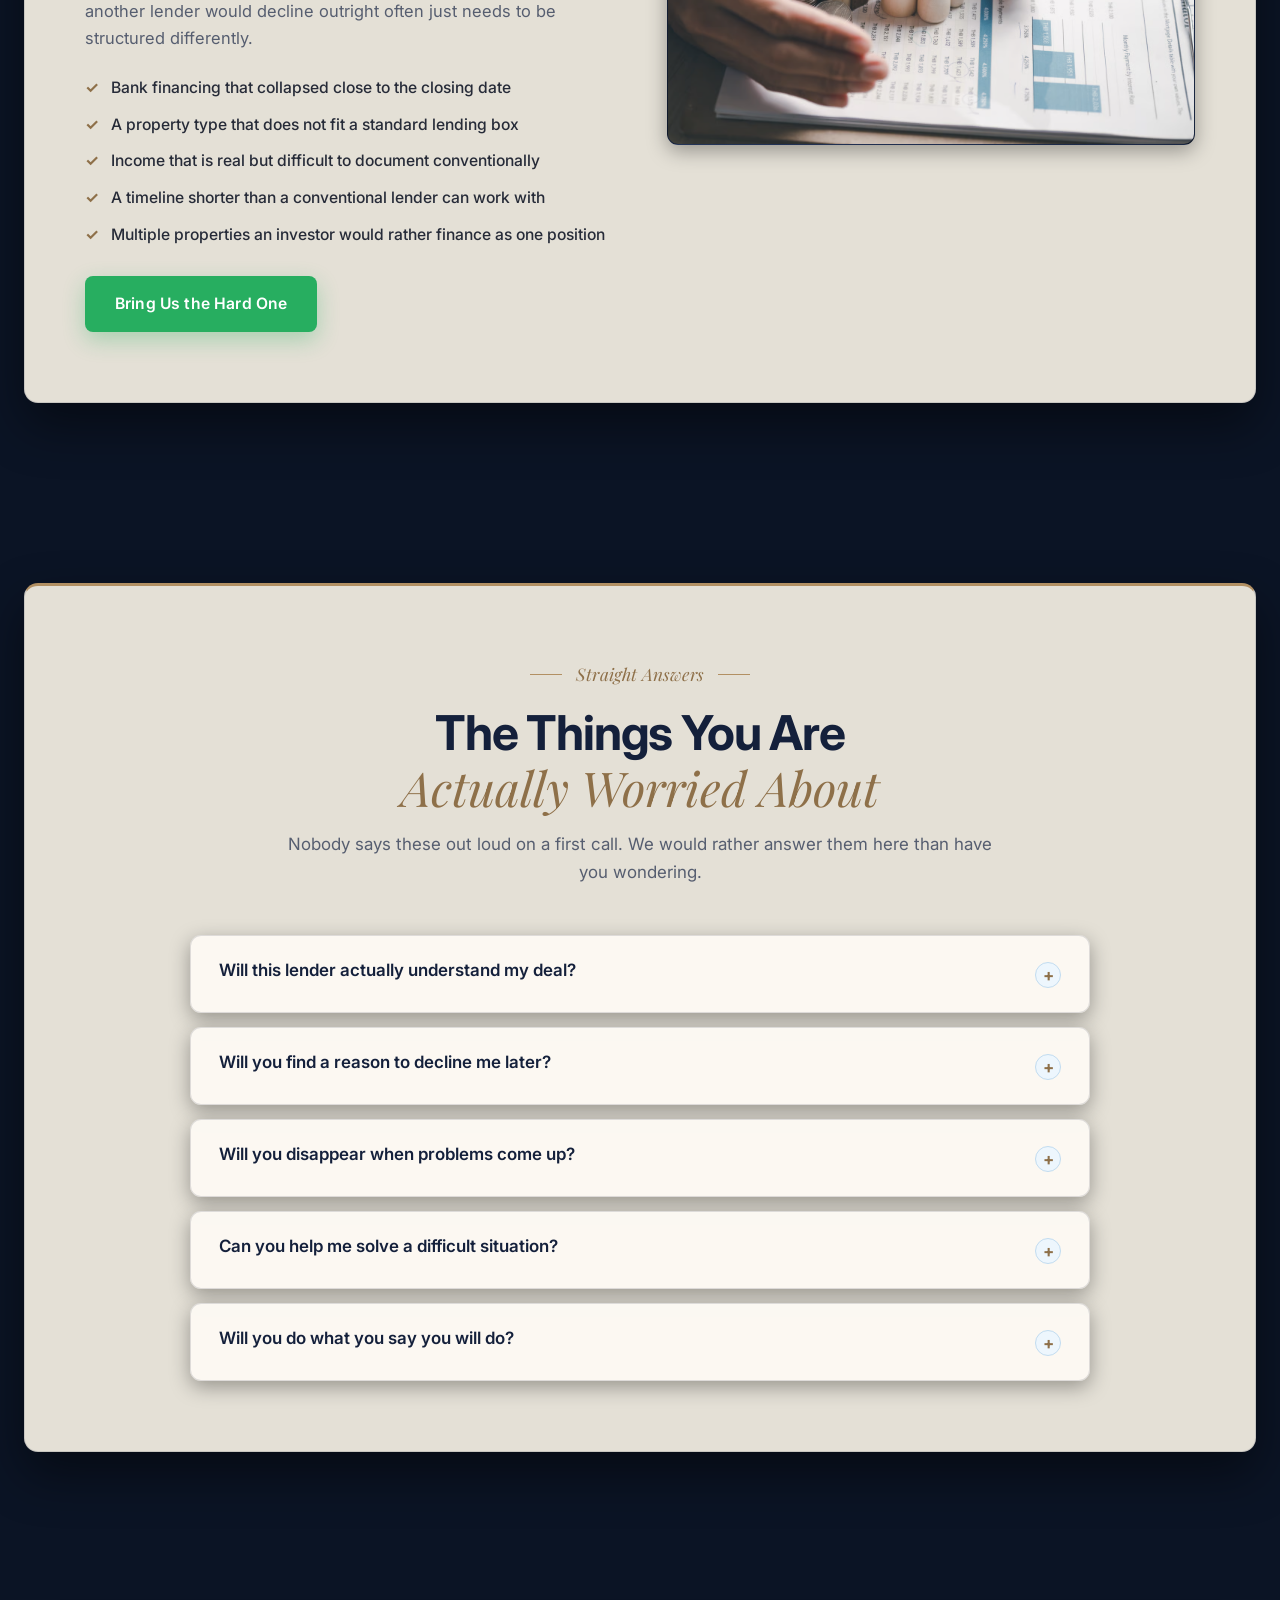
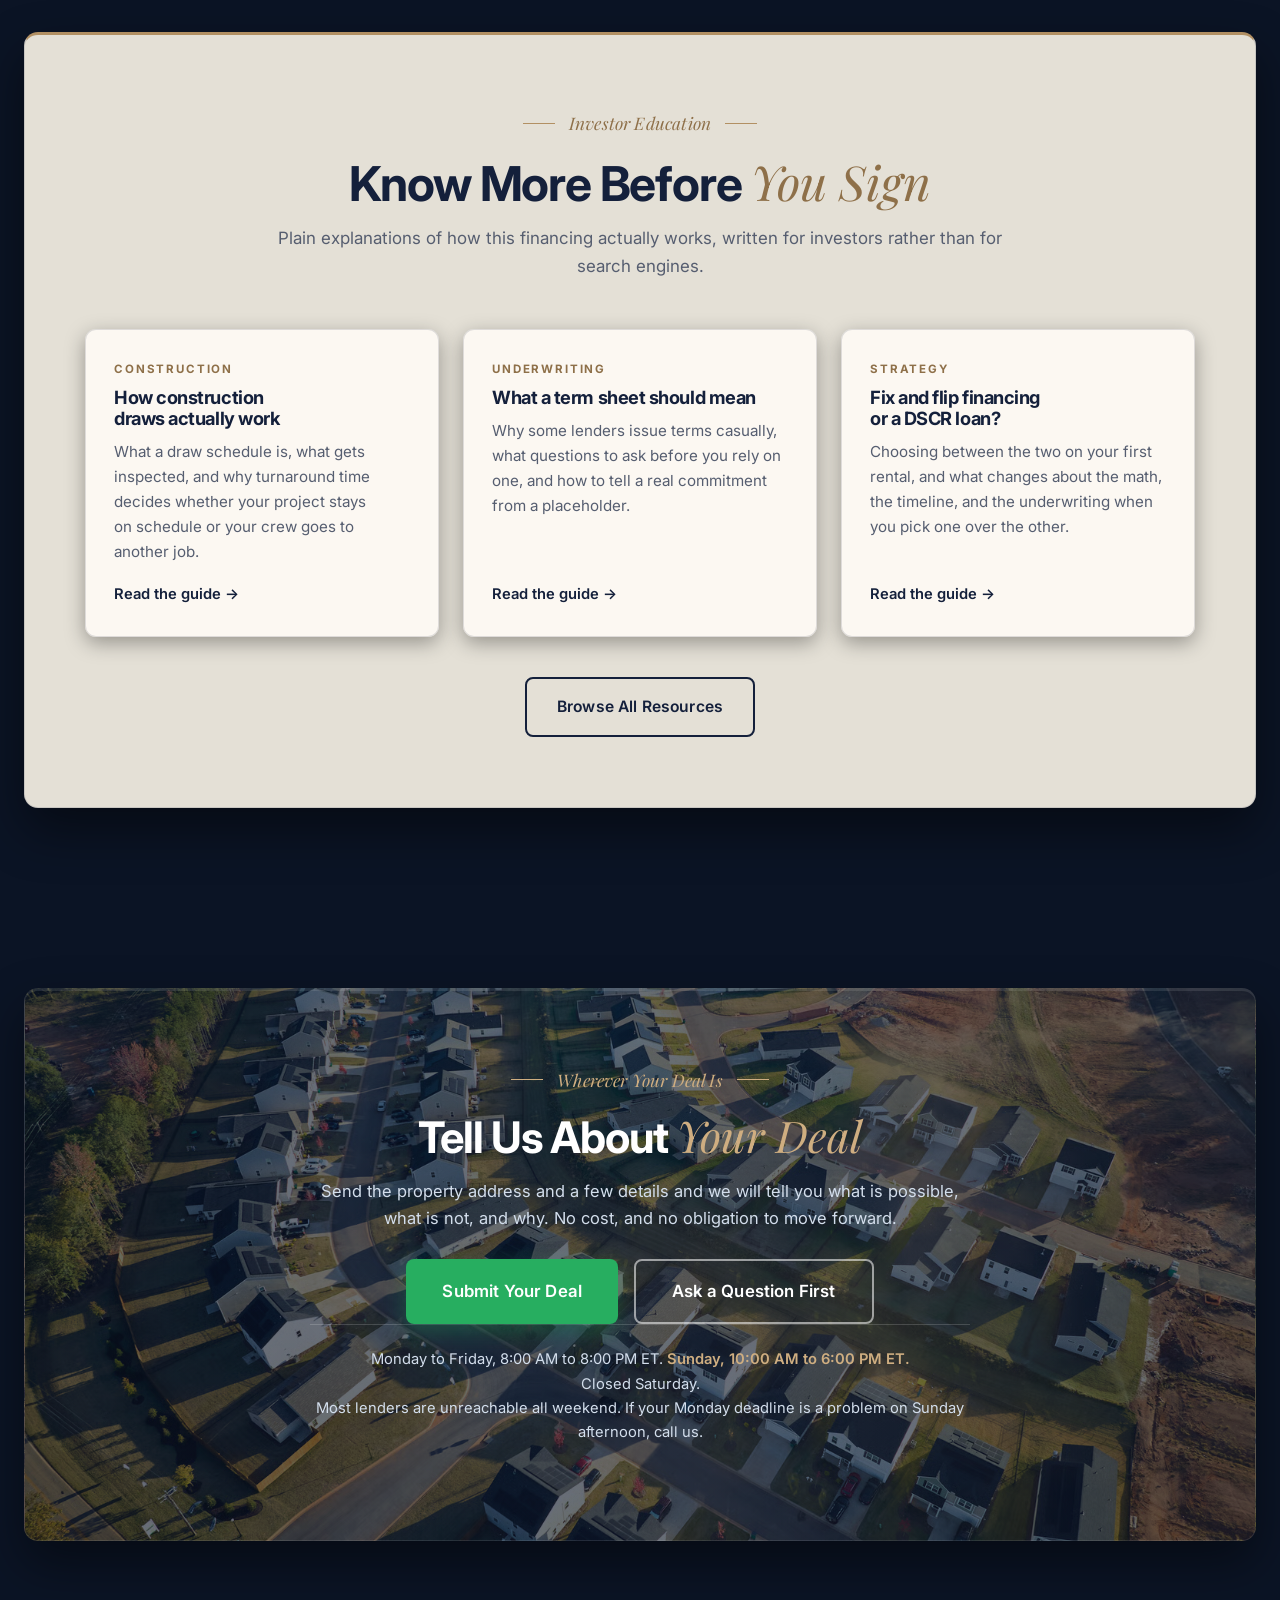
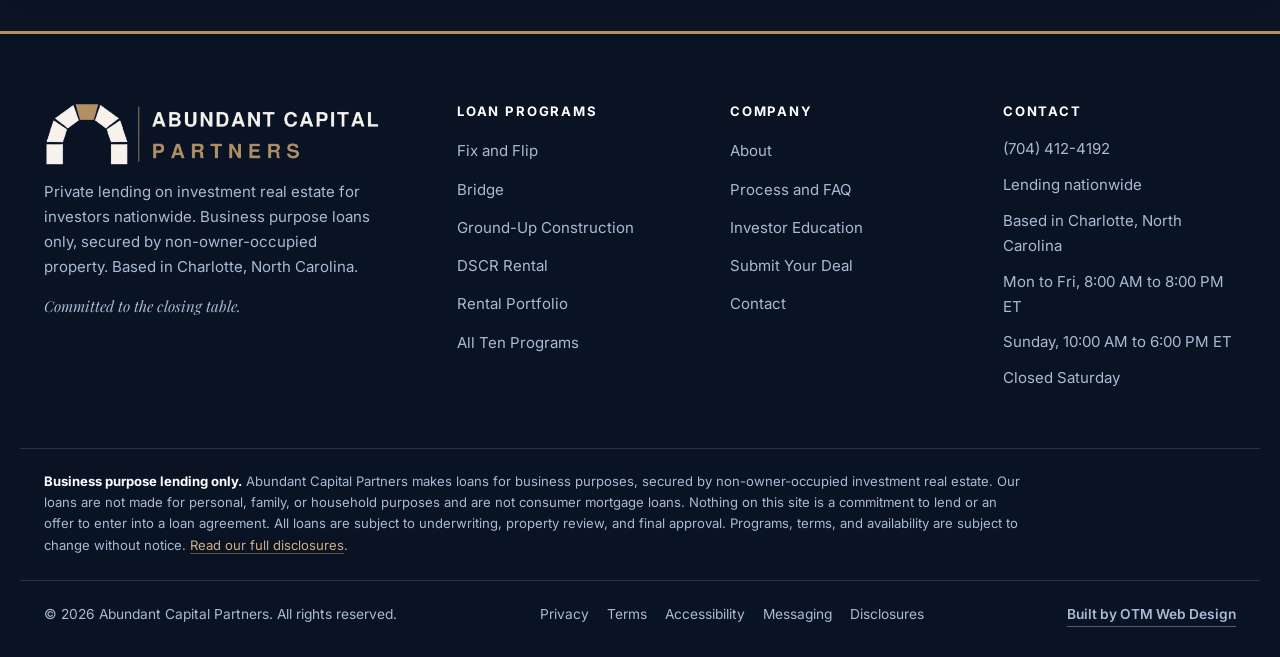
==== commit 42768038: "removed her name" ====
--- a/index.html
+++ b/index.html
@@ -170,10 +170,6 @@
         <div class="assurance-copy">
           <p>Almost every experienced investor has been burned. A lender issues a term sheet, collects a deposit, orders reports, and then goes quiet with days left on the contract. The deal dies. The earnest money is gone. The relationship with that seller is gone too, and so is the next deal that seller would have brought you.</p>
           <p>We built this business around not being that lender. We underwrite the hard parts early instead of saving them for the end. If something in a file is going to be a problem, you hear about it in the first conversation, not the last one. And when we say yes, we treat that as an obligation rather than an option.</p>
-          <blockquote class="pullquote">
-            <p>We don't issue term sheets casually. When we commit to a deal, we're committed to getting it to the closing table.</p>
-            <cite>Aida Kassa, Abundant Capital Partners</cite>
-          </blockquote>
         </div>
         <div class="assurance-list">
           <article class="assurance-item">
@@ -428,7 +424,7 @@
           </button>
           <div class="qa-a" aria-hidden="true">
             <div class="qa-a-inner">
-              <p>Probably, and if we do not, we will say so. Aida has spent more than 20 years in real estate and has been part of funding over 1,000 deals, which means most scenarios that reach us are ones we have seen a version of before.</p>
+              <p>Probably, and if we do not, we will say so. More than 20 years in real estate and involvement in funding over 1,000 deals means most scenarios that reach us are ones we have seen a version of before.</p>
               <p>More to the point, we ask about the deal before we talk about the loan. Understanding what you are trying to accomplish, what the property needs, and what your exit looks like is what tells us which of the ten programs is right. A lender who leads with a rate has not understood anything yet.</p>
             </div>
           </div>
